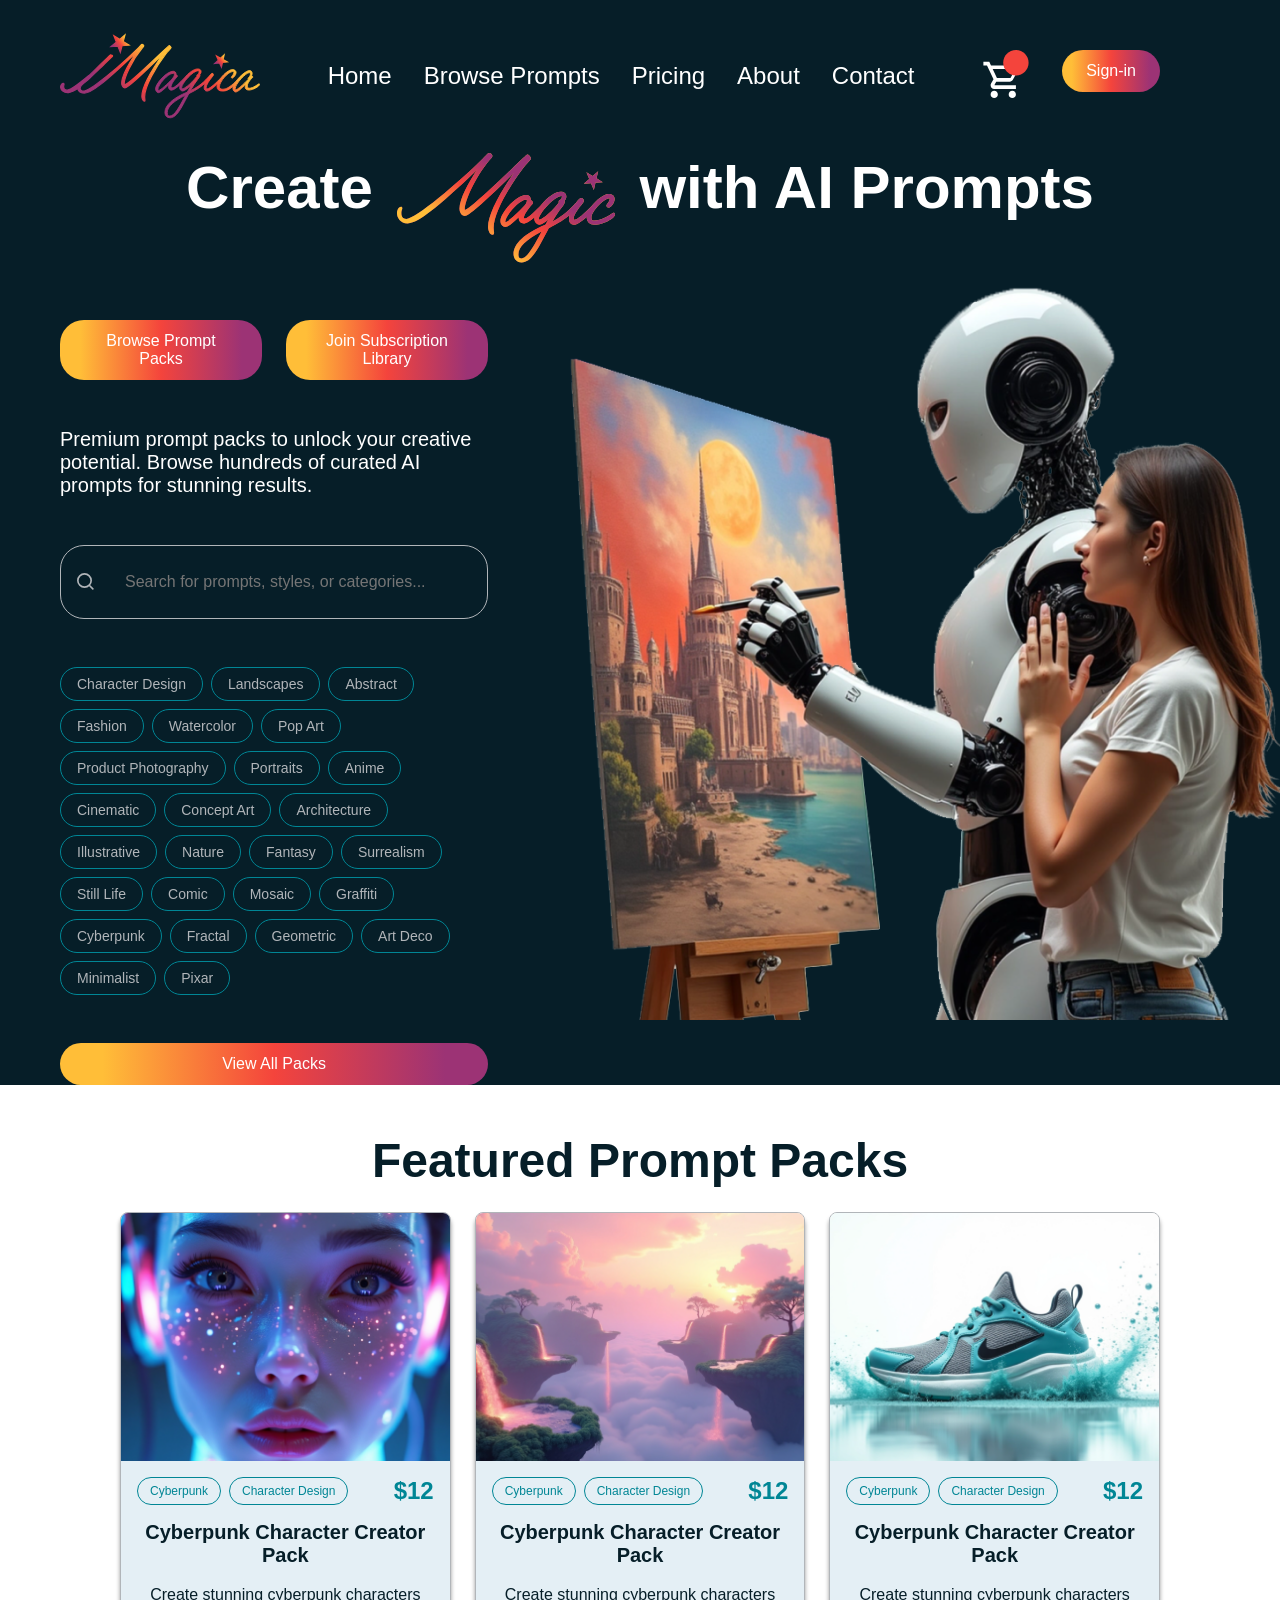
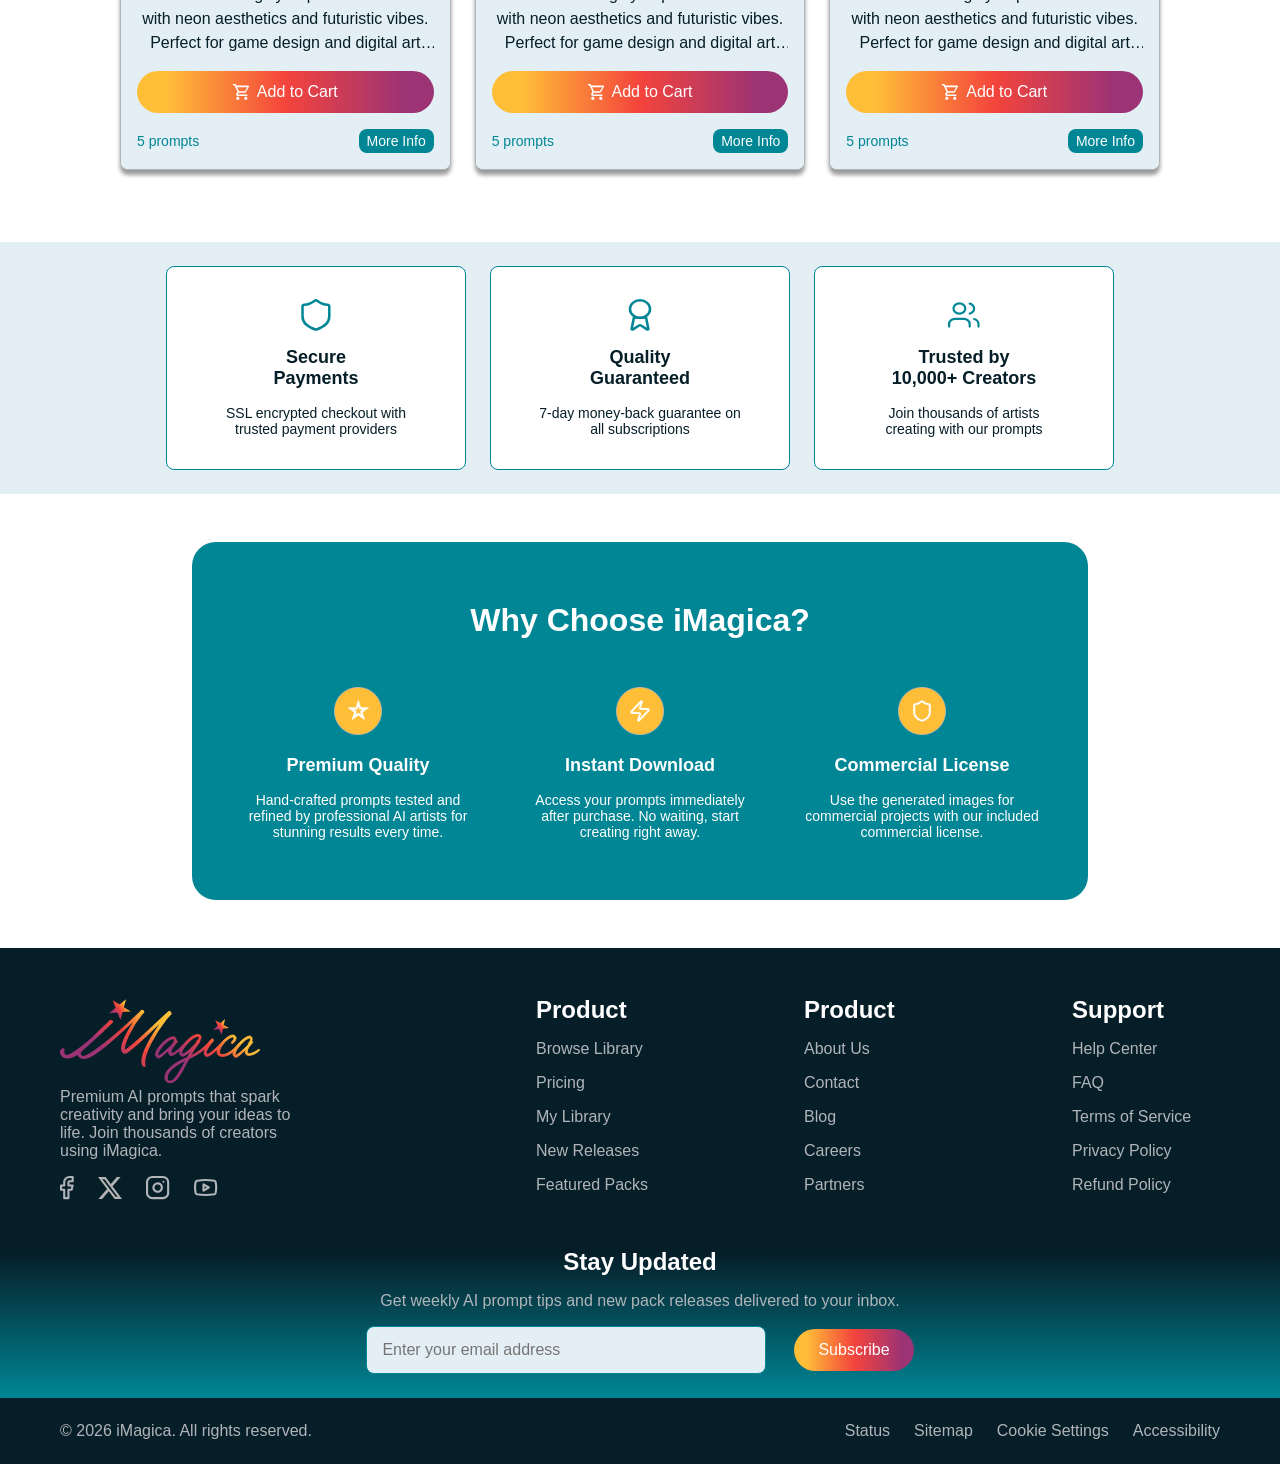
==== index.html @ 20c1e77d "Initial commit: basic html and css pages" ====
<!DOCTYPE html>
<html lang="en">

<head>
  <meta charset="UTF-8">
  <meta name="viewport" content="width=device-width, initial-scale=1.0">
  <link rel="stylesheet" href="css/app.css">
  <title>iMagica AI Image Prompts</title>
</head>

<body>

  <header>
    <a href="index.html">
      <img class="logo" src="assets/images/logo.svg" alt="iMagica Logo">
    </a>
    <nav class="navbar">
      <a href="index.html">Home</a>
      <a href="library.html">Browse Prompts</a>
      <a href="plans.html">Pricing</a>
      <a href="about.html">About</a>
      <a href="contact.html">Contact</a>
    </nav>
    <div class="rightHeader">
      <a href="checkoutProduct.html"><img id="headerCart" src="assets/images/headerCart.svg" alt="cart icon"></a>
      <a href="signIn.html"><button class="multiButton">Sign-in</button></a>
    </div>
  </header>

  <section class="heroSection">
    <div class="heroTitle">
      <h1>Create</h1>
      <div class="magicContainer">
        <img id="magicBase" src="assets/images/magic1.svg" alt="Magic Animation">
        <img id="magicOverlay" src="assets/images/magic2.svg" alt="Magic Animation">
      </div>
      <h1>with AI Prompts</h1>
    </div>
    <div class="heroBody">
      <div class="heroContent">
        <div class="heroButtonContainer">
          <button class="multiButton heroButton">Browse Prompt Packs</button>
          <button class="multiButton heroButton">Join Subscription Library</button>
        </div>
        <p id="heroDescription">Premium prompt packs to unlock your creative potential. Browse hundreds of curated AI
          prompts for stunning results.</p>
        <div class="homeInputSearch">
          <img src="assets/images/searchIcon.svg" alt="Search Icon">
          <input type="text" placeholder="Search for prompts, styles, or categories...">
        </div>
        <div>
          <div class="styleTagContainer">
            <p class="styleTag">Character Design</p>
            <p class="styleTag">Landscapes</p>
            <p class="styleTag">Abstract</p>
            <p class="styleTag">Fashion</p>
            <p class="styleTag">Watercolor</p>
            <p class="styleTag">Pop Art</p>
            <p class="styleTag">Product Photography</p>
            <p class="styleTag">Portraits</p>
            <p class="styleTag">Anime</p>
            <p class="styleTag">Cinematic</p>
            <p class="styleTag">Concept Art</p>
            <p class="styleTag">Architecture</p>
            <p class="styleTag">Illustrative</p>
            <p class="styleTag">Nature</p>
            <p class="styleTag">Fantasy</p>
            <p class="styleTag">Surrealism</p>
            <p class="styleTag">Still Life</p>
            <p class="styleTag">Comic</p>
            <p class="styleTag">Mosaic</p>
            <p class="styleTag">Graffiti</p>
            <p class="styleTag">Cyberpunk</p>
            <p class="styleTag">Fractal</p>
            <p class="styleTag">Geometric</p>
            <p class="styleTag">Art Deco</p>
            <p class="styleTag">Minimalist</p>
            <p class="styleTag">Pixar</p>
          </div>
        </div>
        <button class="multiButton">View All Packs</button>
      </div>
      <div id="heroImageContainer">
        <img id="heroImage" src="assets/images/heroImage.png" alt="Robot with a paintbrush creating art">
      </div>
    </div>
  </section>

  <main>
    <section id="featuredSection">
      <h2 class="sectionHeading">Featured Prompt Packs</h2>
      <div id="featuredPacksContainer">
        <div class="packCard">
          <div class="cardImageContainer">
            <img class="cardImage" src="assets/images/homeProduct1.png" alt="Cyberpunk Character Creator Pack Image">
          </div>
          <div class="cardContent">
            <div class="cardLine1">
              <div class="cardTags">
                <p class="cardTag">Cyberpunk</p>
                <p class="cardTag">Character Design</p>
              </div>
              <p class="cardPrice">$12</p>
            </div>
            <h3 class="cardTitle">Cyberpunk Character Creator Pack</h3>
            <p class="cardDescription">Create stunning cyberpunk characters with neon aesthetics and futuristic vibes.
              Perfect for game design and digital art projects.</p>
            <button class="multiButton cardButton">
              <img class="cardButtonIcon" src="assets/images/cartIcon.svg" alt="Add to Cart Icon">
              Add to Cart
            </button>
            <div class="cardLastLine">
              <p class="promptCount">5 prompts</p>
              <p class="cardMoreInfo">More Info</p>
            </div>
          </div>
        </div>

        <div class="packCard">
          <div class="cardImageContainer">
            <img class="cardImage" src="assets/images/homeProduct2.png" alt="Cyberpunk Character Creator Pack Image">
          </div>
          <div class="cardContent">
            <div class="cardLine1">
              <div class="cardTags">
                <p class="cardTag">Cyberpunk</p>
                <p class="cardTag">Character Design</p>
              </div>
              <p class="cardPrice">$12</p>
            </div>
            <h3 class="cardTitle">Cyberpunk Character Creator Pack</h3>
            <p class="cardDescription">Create stunning cyberpunk characters with neon aesthetics and futuristic vibes.
              Perfect for game design and digital art projects.</p>
            <button class="multiButton cardButton">
              <img class="cardButtonIcon" src="assets/images/cartIcon.svg" alt="Add to Cart Icon">
              Add to Cart</button>
            <div class="cardLastLine">
              <p class="promptCount">5 prompts</p>
              <p class="cardMoreInfo">More Info</p>
            </div>
          </div>
        </div>

        <div class="packCard">
          <div class="cardImageContainer">
            <img class="cardImage" src="assets/images/homeProduct3.png" alt="Cyberpunk Character Creator Pack Image">
          </div>
          <div class="cardContent">
            <div class="cardLine1">
              <div class="cardTags">
                <p class="cardTag">Cyberpunk</p>
                <p class="cardTag">Character Design</p>
              </div>
              <div class="cardPrice">
                <p>$12</p>
              </div>

            </div>
            <h3 class="cardTitle">Cyberpunk Character Creator Pack</h3>
            <p class="cardDescription">Create stunning cyberpunk characters with neon aesthetics and futuristic vibes.
              Perfect for game design and digital art projects.</p>
            <button class="multiButton cardButton">
              <img class="cardButtonIcon" src="assets/images/cartIcon.svg" alt="Add to Cart Icon">
              Add to Cart</button>
            <div class="cardLastLine">
              <p class="promptCount">5 prompts</p>
              <p class="cardMoreInfo">More Info</p>
            </div>
          </div>
        </div>
      </div>
    </section>

    <section id="trustSection">
      <div class="trustBadge">
        <img class="trustIcon" src="assets/images/trustIcon1.svg" alt="Security Icon">
        <p class="trustTitle">Secure<br>Payments</p>
        <p class="trustDescription">SSL encrypted checkout with trusted payment providers</p>
      </div>
      <div class="trustBadge">
        <img class="trustIcon" src="assets/images/trustIcon2.svg" alt="Security Icon">
        <p class="trustTitle">Quality<br>Guaranteed</p>
        <p class="trustDescription">7-day money-back guarantee on all subscriptions</p>
      </div>
      <div class="trustBadge">
        <img class="trustIcon" src="assets/images/trustIcon3.svg" alt="Security Icon">
        <p class="trustTitle">Trusted by<br>10,000+ Creators</p>
        <p class="trustDescription">Join thousands of artists creating with our prompts</p>
      </div>
    </section>

    <section id="whySection">
      <h2 id="whyHeading">Why Choose iMagica?</h2>
      <div class="whyContent">
        <div class="whyPoint">
          <div class="whyIconCircle">
            <img class="whyIcon" src="assets/images/whyIcon1.png" alt="Quality Icon">
          </div>
          <p class="whyTitle">Premium Quality</p>
          <p class="whyDescription">Hand-crafted prompts tested and refined by professional AI artists for stunning
            results every time.</p>
        </div>

        <div class="whyPoint">
          <div class="whyIconCircle">
            <img class="whyIcon" src="assets/images/whyIcon2.png" alt="Instant Download Icon">
          </div>
          <p class="whyTitle">Instant Download</p>
          <p class="whyDescription">Access your prompts immediately after purchase. No waiting, start creating right
            away.</p>
        </div>

        <div class="whyPoint">
          <div class="whyIconCircle">
            <img class="whyIcon" src="assets/images/whyIcon3.png" alt="Commercial License Icon">
          </div>
          <p class="whyTitle">Commercial License</p>
          <p class="whyDescription">Use the generated images for commercial projects with our included commercial
            license.</p>
        </div>
      </div>
    </section>
    </div>
    </div>

  </main>



  <footer>
    <div class="footerLinks">
      <div class="footerSection1">
        <a href="index.html">
          <img class="logo" src="assets/images/logo.svg" alt="iMagica Logo">
        </a>
        <p>Premium AI prompts that spark creativity and bring your ideas to life. Join thousands of creators using
          iMagica.</p>
        <div class="socialIcons">
          <img src="assets/images/facebook.svg" alt="Facebook Icon">
          <img src="assets/images/x.svg" alt="X Icon">
          <img src="assets/images/instagram.svg" alt="Instagram Icon">
          <img src="assets/images/youtube.svg" alt="YouTube Icon">
        </div>
      </div>
      <div class="footerSection2">
        <h3>Product</h3>
        <h2>Browse Library</h2>
        <h2>Pricing</h2>
        <h2>My Library</h2>
        <h2>New Releases</h2>
        <h2>Featured Packs</h2>
      </div>
      <div class="footerSection3">
        <h3>Product</h3>
        <h2>About Us</h2>
        <h2>Contact</h2>
        <h2>Blog</h2>
        <h2>Careers</h2>
        <h2>Partners</h2>
      </div>
      <div class="footerSection4">
        <h3>Support</h3>
        <h2>Help Center</h2>
        <h2>FAQ</h2>
        <h2>Terms of Service</h2>
        <h2>Privacy Policy</h2>
        <h2>Refund Policy</h2>
      </div>
    </div>
    <div class="footerForm">
      <h3>Stay Updated</h3>
      <p>Get weekly AI prompt tips and new pack releases delivered to your inbox.</p>
      <div>
        <input type="email" placeholder="Enter your email address">
        <button class="multiButton">Subscribe</button>
      </div>
    </div>
    <div class="copyrightSection">
      <p>&copy; 2026 iMagica. All rights reserved.</p>
      <div class="legalLinks">
        <p>Status</p>
        <p>Sitemap</p>
        <p>Cookie Settings</p>
        <p>Accessibility</p>
      </div>
    </div>
  </footer>
</body>

</html>
---- css/app.css ----
* {
  box-sizing: border-box;
  margin: 0;
  padding: 0;
  scroll-behavior: smooth;
}

header {
  align-items: center;
  display: flex; 
  background: #061e28; 
  justify-content: space-between;
  flex-direction: row;
  padding: 30px 60px;
}

main {
  background: #ffffff;
  font-family: "Lexend Deca", Helvetica;
  text-align: center;
}

.logo {
  width: 200px;
}

.navbar {
  align-items: center;
  display: flex;
  gap: 32px;
}

nav a {
  color: #ffffff;
  font-family: "Lexend Deca", Helvetica;
  font-size: 24px;
  font-weight: 400;
  text-decoration: none;
}

.multiButton {
  background: linear-gradient(90deg, rgba(255, 190, 56, 1) 10%, rgba(244, 68, 60, 1) 50%, rgba(156, 51, 117, 1) 90%);
  border-radius: 24px;
  border: none;
  padding: 12px 24px;
  font-size: 16px;
  font-family: "Lexend Deca", Helvetica;
  font-weight: 400;
  color: #ffffff;
  cursor: pointer; 
}

.rightHeader {
  display: flex;
  gap: 2rem;
  margin-right: 60px;
}

#headerCart {
  width: 48px;
  height: 48px;
}

footer {
  background: #061e28;
  padding-top: 3rem;
}

.footerLinks {
  display: flex;
  gap: 60px;
  padding-left: 60px;
}

.footerSection1 {
  display: flex;
  flex-direction: column;
  color: #b1b5b9;
  font-family: "Lexend Deca", Helvetica;
  font-size: 16px;
  font-weight: 400;
  width: 40%;
}

.footerSection1 p {
  width: 60%;
}

.footerSection2, .footerSection3, .footerSection4 {
  display: flex;
  flex-direction: column;
  gap: 16px;
  font-family: "Lexend Deca", Helvetica;
  font-size: 16px;
  font-weight: 400;
  width: 20%;

}

.footerLinks h3 {
  color: #ffffff;
  font-family: "Lexend Deca", Helvetica;
  font-size: 24px;
  font-weight: 600;
}

.footerLinks h2 {
  color: #b1b5b9;
  font-family: "Lexend Deca", Helvetica;
  font-size: 16px;
  font-weight: 400;
}

.socialIcons {
  display: flex;
  gap: 24px;
  margin-top: 16px;
  width: 24px;
}

.footerForm {
  margin-top: 3rem;
  padding-bottom: 24px;
  background: linear-gradient(180deg, rgba(6, 30, 40, 1) 3%, rgba(0, 134, 149, 1) 100%);
  display: flex;
  flex-direction: column;
  align-items: center;
  gap: 16px;
}

.footerForm h3 {
  color: #ffffff;
  font-family: "Lexend Deca", Helvetica;
  font-size: 24px;
  font-weight: 600;
  text-align: center;
}

.footerForm p {
  color: #b1b5b9;
  font-family: "Lexend Deca", Helvetica;
  font-size: 16px;
  font-weight: 400;
  text-align: center;
}

.footerForm input {
  background: #e4eff5;
  height: 48px;
  width: 400px;
  font-size: 16px;
  font-family: "Lexend Deca", Helvetica;
  font-weight: 400;
  color: #b1b5b9;
  border: none;
  border-radius: 8px;
  padding: 12px 24px;
  margin-right: 24px;
}

.copyrightSection {
  display: flex;
  flex-direction: row;
  justify-content: space-between;
  background: #061e28;
  color: #b1b5b9;
  font-family: "Lexend Deca", Helvetica;
  font-size: 16px;
  font-weight: 400;
  width: 100%;
  padding: 24px 60px;
}

.legalLinks {
  display: flex;
  gap: 24px;
}

.heroSection {
  background: #061e28;
}

.heroTitle {
  display: flex;
  justify-content: center;
  gap: 24px;
  color: #ffffff;
  font-family: "Lexend Deca", Helvetica;
  font-size: 40px;
  font-weight: 600;
}

.magicContainer {
  position: relative;
  display: inline-block;
}

#magicBase {
  top: 0;
  left: 0;
  height: 110px;
}

#magicOverlay {
  position: absolute;
  top: 0;
  left: 0;
  height: 110px;
  animation: magic-fade 2s ease-in-out infinite;
}

@keyframes magic-fade {
  0%, 100% {
    opacity: 0;
  }
  50% {
    opacity: 1; 
  }
}

.heroBody {
  display: flex;
  gap: 60px;
}

.heroContent {
  display: flex;
  flex-direction: column;
  gap: 48px;
  width: 50%;
  margin-left: 60px;
}

#heroDescription {
  color: #ffffff;
  font-family: "Lexend Deca", Helvetica;
  font-size: 20px;
  font-weight: 400;
}

.heroButtonContainer {
  display: flex;
  height: fit-content;
  gap: 24px;
  margin-top: 48px;
}

.heroButton {
  width: 50%;
}

.inputSearch {
  display: flex;
  align-items: center;
  gap: 16px;
  border: #b1b5b9 1px solid;
  border-radius: 24px;
  padding: 12px 16px;
  width: 100%;
}

.inputSearch input {
  background: transparent;
  border: none;
  font-size: 16px;
  font-family: "Lexend Deca", Helvetica;
  font-weight: 400;
  color: #b1b5b9;
  width: 100%;
}

.styleTagContainer {
  display: flex;
  flex-wrap: wrap;
  gap: 8px;
}

.styleTag {
  background: transparent;
  border: #008695 1px solid;
  width: fit-content;
  border-radius: 24px;
  padding: 8px 16px;
  font-size: 14px;
  font-family: "Lexend Deca", Helvetica;
  font-weight: 400;
  color: #b1b5b9;
}

.sectionHeading {
  color: #061e28;
  font-family: "Lexend Deca", Helvetica;
  font-size: 48px;
  font-weight: 600;
  text-align: center;
  margin-top: 3rem;
}

#featuredPacksContainer {
  display: flex; 
  margin: auto 6rem;
  gap: 24px;
  justify-content: center;
  padding: 24px;
}

.packCard {
  display: flex;
  flex-direction: column;
  border: #b1b5b9 1px solid;
  border-radius: 8px;
  box-shadow: 0 5px 4px rgba(0, 0, 0, 0.4);
  width: 100%;
  max-width: 400px;
  overflow: hidden;
  background: #ffffff;
  margin: 0 auto;
}

.cardContent {
  display: flex;
  flex-direction: column;
  gap: 16px;
  padding: 16px;
  background: #e4eff5;
  border: none;
}

.cardImageContainer {
  line-height: 0;    
  font-size: 0;     
  overflow: hidden; 
  background: transparent; 
  border: none;          
  outline: none;
}

.cardImage {
  display: block;
  width: 100%;
  height: 250px;
  object-fit: cover;
  border: none;
  outline: none;
  margin: -1px 0;
}

.cardLine1 {
  display: flex;
  justify-content: space-between;
}

.cardPrice {
  color: #008695;
  font-family: "Lexend Deca", Helvetica;
  font-size: 24px;
  font-weight: 600;
}

.cardTags {
  display: flex;
  gap: 8px;
}

.cardTag {
  background: transparent;
  border: #008695 1px solid;
  width: fit-content;
  border-radius: 24px;
  padding: 4px 12px;
  font-size: 12px;
  font-family: "Lexend Deca", Helvetica;
  font-weight: 400;
  color: #008695;
  align-content: center;
}

.promptCount {
  color: #008695;
  font-family: "Lexend Deca", Helvetica;
  font-size: 14px;
  font-weight: 400;
}

.cardMoreInfo {
  background: #008695;
  color: #ffffff;
  font-family: "Lexend Deca", Helvetica;
  font-size: 14px;
  font-weight: 400;
  border: none;
  border-radius: 8px;
  padding: 4px 8px;
  width: fit-content;
}

.cardLastLine {
  display: flex;
  justify-content: space-between;
  align-items: baseline  ;
}

.promptCount {
  color: #008695;
  font-family: "Lexend Deca", Helvetica;
  font-size: 14px;
  font-weight: 400;
}

.cardTitle {
  color: #061e28;
  font-family: "Lexend Deca", Helvetica;
  font-size: 20px;
  font-weight: 600;
}

.cardDescription {
  color: #061e28;
  font-family: "Lexend Deca", Helvetica;
  font-size: 16px;
  font-weight: 400;
  line-height: 1.5;
  min-height: 4.5em;
  display: -webkit-box;
  -webkit-line-clamp: 3;
  -webkit-box-orient: vertical;
  overflow: hidden;
}

.cardButtonIcon {
  width: 16px;
  height: 16px;
}

.cardButton {
  display: flex;
  gap: 8px;
  align-items: center;
  justify-content: center;
} 

#trustSection {
  display: flex;
  gap: 24px;
  align-items: center;
  padding: 24px;
  background: #e4eff5;
  justify-content: center;
}

.trustBadge {
  display: flex;
  flex-direction: column;
  gap: 16px;
  align-items: center;
  width: 300px;
  border: #008695 1px solid;
  border-radius: 8px;
  padding: 32px 48px;
  background: #ffffff;
  text-align: center;
}

.trustIcon {
  width: 32px;
  height: 32px;
}

.trustTitle {
  color: #061e28;
  font-family: "Lexend Deca", Helvetica;
  font-size: 18px;
  font-weight: 600;
}

.trustDescription {
  color: #061e28;
  font-family: "Lexend Deca", Helvetica;
  font-size: 14px;
  font-weight: 400;
}

#whySection {
  background: #008695;
  width: 70%;
  max-width: 1200px;
  margin: 3rem auto;
  padding: 60px 40px;
  border-radius: 24px;
}

#whyHeading {
  color: #ffffff;
  font-family: "Lexend Deca", Helvetica;
  font-size: 32px;
  font-weight: 600;
  text-align: center;
}

.whyContent {
  display: flex;
  flex-direction: row;
  justify-content: space-around;
  align-items: flex-start;
  margin-top: 48px;
  gap: 30px;
}

.whyTitle {
  color: #ffffff;
  font-family: "Lexend Deca", Helvetica;
  font-size: 18px;
  font-weight: 600;
}

.whyPoint {
  display: flex;
  flex-direction: column;
  gap: 16px;
  align-items: center;
  max-width: 240px;
  text-align: center;
}

.whyDescription {
  color: #ffffff;
  font-family: "Lexend Deca", Helvetica;
  font-size: 14px;
  font-weight: 400;
}

.whyIcon {
  width: 48px;
  height: 48px;
}

#featuredSection {
  margin: 3rem auto;
}

.aboutHeroContent {
  background-image: url("../assets/images/aboutHeroBackground.png");
  background-repeat: no-repeat;
  background-size: cover;
  background-position: center;
  width: 100%;
  display: flex;
  flex-direction: column;
  gap: 2rem;
}

#teamImage {
  width: 90%;
  height: auto;
  align-self: center;
  margin-bottom: ;
}

#aboutTitle1 {
  color: #ffffff;
  font-family: "Lexend Deca", Helvetica;
  font-size: 60px;
  font-weight: 600;
  align-self: center;
  margin-top: 5rem;
}

#aboutTitle2 {
  color: #ffbe38;
  font-family: "Lexend Deca", Helvetica;
  font-size: 60px;
  font-weight: 600;
  align-self: center;
}

#aboutSubtitle {
  color: #ffffff;
  font-family: "Lexend Deca", Helvetica;
  font-size: 20px;
  font-weight: 400;
  align-self: center;
  text-align: center;
}

.blueContainer {
  display: flex;
  flex-direction: column;
  gap: 24px;
  margin: 2rem auto;
  width: 70%;
  border-radius: 24px;
  border: #008695 1px solid;
  padding: 3rem;
  max-width: 1200px;
  background: #e4eff5;
  box-shadow: 0 5px 4px rgba(0, 0, 0, 0.4);
}

.blueContainerHeader {
  display: flex;
  justify-content: left;
  gap: 12px;
  color: #008695;
  font-family: "Lexend Deca", Helvetica;
  font-size: 20px;
  font-weight: 600;
  text-align: center;
}

.blueContainer p {
  color: #061e28;
  font-family: "Lexend Deca", Helvetica;
  font-size: 16px;
  font-weight: 400;
  text-align: left;
}

.blueContainerHeaderIcon {
  width: 32px;
  height: 32px;
}

.whoPointContainer {
  display: flex;
  flex-direction: column;
  gap: 16px;
  margin-left: 2rem;
}

.whoPoints h3 {
  color: #061e28;
  font-family: "Lexend Deca", Helvetica;
  font-size: 18px;
  font-weight: 600;
}

.whoPoints {
  display: flex;
  flex-direction: column;
  gap: 8px;
  padding-left: 16px;
}

#whoPoint1, #whoPoint5 {
  border-left: #ffbe38 4px solid;
}

#whoPoint2 {
  border-left: #9C3375 4px solid;
}

#whoPoint3 {
  border-left: #F4443C 4px solid;
}

#whoPoint4 {
  border-left: #008695 4px solid;
}

.whatContainer {
  display: grid;
  grid-template-columns: 1fr 1fr;
  gap: 24px;
} 

.whatItem {
  display: flex;
  gap: 16px;
  align-items: center;
  text-align: left;
}

.whatText {
  color: #061e28;
  font-family: "Lexend Deca", Helvetica;
  font-size: 16px;
  font-weight: 400;
}

.whatText h3 {
  color: #061e28;
  font-family: "Lexend Deca", Helvetica;
  font-size: 18px;
  font-weight: 600;
  margin-bottom: 8px;
}

#philosophySection {
  display: flex;
  flex-direction: column;
  gap: 16px;
  margin: 3rem auto;
  width: 70%;
  max-width: 1200px;
}

.philosophyPointContainer {
  display: flex;
  background: #e4eff5;
  gap: 24px;
  padding: 1rem;
  border-radius: 8px;
  align-items: center;
}

.arrow {
  border: solid #008695;
  border-width: 0 3px 3px 0; /* Creates the angled lines */
  display: inline-block;
  padding: 3px; /* Controls the size of the arrow head */
}

.right {
  transform: rotate(-45deg);
  -webkit-transform: rotate(-45deg); /* For wider browser support */
}

#philosophyHeader {
  color: #008695;
  font-family: "Lexend Deca", Helvetica;
  font-size: 32px;
  font-weight: 600;
  text-align: left;
}

#readyCTA {
  display: flex;
  flex-direction: column;
  gap: 16px;
  align-items: center;
  margin: 3rem auto;
}

.libraryGrid {
  display: grid;
  grid-template-columns: repeat(3, 1fr); 
  gap: 40px 24px; 
  max-width: 1250px; 
  margin: 48px auto;
  padding: 0 20px;
}

.productDetailsContainer {
  display: flex;
  gap: 24px;
  max-width: 1200px;
  margin: 3rem auto;
  padding: 0 20px;
  font-family: "Lexend Deca", Helvetica;
  font-size: 16px;
  font-weight: 400;
  color: #061e28;
}

.productImageContainer {
  display: flex;
  flex-direction: column;
  width: 50%;
  gap: 1rem;
}

.mainImage {
  width: 100%;
  height: auto;
  object-fit: cover;
  border-radius: 8px;
}

.thumbnailGrid {
  display: flex;
  justify-content: space-between;
  gap: auto;
  width: 100%;
}

.ratings {
  display: flex;
  gap: 16px;
  align-items: center;
}

.starRating {
  display: flex;
  gap: 4px;
}

.ratingStar {
  display: flex;
  gap: 4px;
  height: 24px;
}

.packPurchaseContainer {
  display: flex;
  flex-direction: column;
  gap: 16px;
  width: 100%;
  background: #008695;
  color: #ffffff;
  border-radius: 24px;
  padding: 3rem;
}

.packDetailsRow1 {
  display: flex;
  justify-content: space-between;
  align-items: center;
}

.packPrice {
  color: #ffbe38;
  font-family: "Lexend Deca", Helvetica;
  font-size: 32px;
  font-weight: 600;
}

.purchaseCartIcon {
  width: 24px;
  height: 24px;
}

.whiteButton {
  display: flex;
  gap: 8px;
  align-items: center;
  justify-content: center;
  background: #ffffff;
  color: #061e28;
  font-family: "Lexend Deca", Helvetica;
  font-size: 16px;
  font-weight: 400;
  border: none;
  border-radius: 8px;
  padding: 12px 24px;
}

.packDetailsContainer {
  display: flex;
  flex-direction: column;
  gap: 16px;
  color: #061e28;
  background: #e4eff5;
  border: #008695 1px solid;
  padding: 3rem;
  border-radius: 24px;
}

.packDetailsLine {
  display: flex;
  justify-content: space-between;
  align-items: center;
}

.productInfo {
  display: flex;
  flex-direction: column;
  justify-content: space-between;
  margin-left: 2rem;
}

.productHeading {
  color: #061e28;
  font-family: "Lexend Deca", Helvetica;
  font-size: 32px;
  font-weight: 600;
}

.includedPromptsContainer {
  display: flex;
  flex-direction: column;
  gap: 16px;
  border: #008695 1px solid;
  border-radius: 24px;
  padding: 3rem;
  max-width: 1200px;
  margin: 3rem auto;}

.promptItemContainer {
  display: flex;
  justify-content: space-between;
  align-items: center;
  background: #e4eff5;
  border: #008695 1px solid;
  border-radius: 8px;
  padding: 16px;
}

.unlimitedCTAContainer {
  display: flex;
  flex-direction: column;
  gap: 16px;
  align-items: center;
  background: #008695;
  color: #ffffff;
  border-radius: 24px;
  padding: 3rem;
  max-width: 1200px;
  margin: 3rem auto;
  font-family: "Lexend Deca", Helvetica;
}

#accountMain {
  background: #ffffff;
  width: 70%;
  max-width: 1200px;  
  margin: 3rem auto;
}

.accountHeading {
  color: #061e28;
  font-family: "Lexend Deca", Helvetica;
  font-size: 32px;
  font-weight: 600;
  text-align: left;
}

.manageSubscriptionContainer {
  display: flex;
  justify-content: space-between;
  align-items: center;
  background: #008695;
  color: #ffffff;
  border-radius: 24px;
  padding: 3rem;
  max-width: 1200px;
  margin: 3rem auto;
  font-family: "Lexend Deca", Helvetica;
}

.account {
  display: flex;
  flex-direction: column;
  gap: 16px;
}

.accountSummaryContainer {
  display: flex;
  justify-content: space-between;
  max-width: 1200px;
  margin: 3rem auto;
}

.accountStatContainer {
  display: flex;
  flex-direction: column;
  gap: 8px;
  background: #e4eff5;
  border: #008695 1px solid;
  border-radius: 8px;
  padding: 2rem;
  width: 30%;
}

.accountStatContainer h3 {
  color: #061e28;
  font-family: "Lexend Deca", Helvetica;
  font-size: 24px;
  font-weight: 600;
}

.accountStatContainer p {
  color: #008695;
  font-family: "Lexend Deca", Helvetica;
  font-size: 24px;
  font-weight: 600;
}

.purchasedPacksContainer {
  border: #008695 1px solid;
  border-radius: 24px;
  padding: 3rem;
}

.accountSettingsContainer {
  display: flex;
  flex-direction: column;
  gap: 16px;
  background: #e4eff5;
  border: #008695 1px solid;
  border-radius: 24px;
  padding: 3rem;
  margin-top: 3rem;
}

.purchasedCardContainer {
  display: grid;
  grid-template-columns: repeat(3, 1fr);
  gap: 24px;
  margin-top: 2rem;
}

.purchasedCardContainer h2 {
  color: #061e28;
  font-family: "Lexend Deca", Helvetica;
  font-size: 32px;
  font-weight: 600;
}

.settingsRow {
  display: flex;
  justify-content: space-between;
  align-items: center;
  padding: 16px;
  border-bottom: #008695 1px solid;
}

.editButton {
  background: #ffffff;
  color: #008695;
  font-family: "Lexend Deca", Helvetica;
  font-size: 14px;
  font-weight: 400;
  border: none;
  border-radius: 8px;
  padding: 4px 8px;
}

#contactTop {
  display: flex;
  gap: 60px;
  justify-content: center;
  max-width: 1200px;
  margin: 3rem auto;
}

.contactForm {
  display: flex;
  flex-direction: column;
  gap: 16px;
  width: 50%;
  background: #008695;
  color: #ffffff;
  border-radius: 24px;
  padding: 3rem;
  font-family: "Lexend Deca", Helvetica;
}

#contactFormHeading {
  display: flex;
  align-items: left;
  gap: 16px;
  color: #ffffff;
  font-family: "Lexend Deca", Helvetica;
  font-size: 16px;
  font-weight: 600;
}

.contactForm input, .contactForm textarea {
  background: #e4eff5;
  border: none;
  border-radius: 8px;
  padding: 12px 16px;
  font-size: 16px;
  font-family: "Lexend Deca", Helvetica;
  font-weight: 400;
  color: #061e28;
}

.contactFormMessage {
  margin-top: 3rem;
}

.contactInfo {
  display: flex;
  flex-direction: column;
  gap: 16px;
  background: #ffffff;
  border: #008695 1px solid;
  border-radius: 24px;
  padding: 3rem;
  font-family: "Lexend Deca", Helvetica;
  text-align: left;
}

.contactInfo h2 {
  color: #008695;
  font-family: "Lexend Deca", Helvetica;
  font-size: 32px;
  font-weight: 600;
}

.contactInfoHeader {
  display: flex;
  align-items: center;
  gap: 16px;
}

.contactTopRight  {
  display: flex;
  flex-direction: column;
  justify-content: space-between;
  gap: 16px;
}

.supportContainer {
  display: flex;
  flex-direction: column;
  align-items: center;
  gap: 16px;
  background: #e4eff5;
  border: #008695 1px solid;
  border-radius: 24px;
  padding: 3rem;
}

.viewPlansButton {
  background: #008695;
  color: #ffffff;
  font-family: "Lexend Deca", Helvetica;
  font-size: 16px;
  font-weight: 400;
  border: none;
  border-radius: 8px;
  padding: 12px 24px;
}

#faqHeading {
  display: flex;
  align-items: center;
  gap: 16px;
  color: #008695;
  font-family: "Lexend Deca", Helvetica;
  font-size: 24px;
  font-weight: 600;
  text-align: center;
}

#faqContainer {
  display: flex;
  flex-direction: column;
  gap: 16px;
  margin: 3rem auto;
  max-width: 1200px;
  text-align: left;
}

.faqItem {
  display: flex;
  justify-content: space-between;
  background: #e4eff5;
  border: #008695 1px solid;
  border-radius: 8px;
  padding: 1rem;
  align-items: center;
  margin: 1rem 0;
}

.down {
  transform: rotate(45deg);
  -webkit-transform: rotate(45deg);
}

#questionIcon {
  width: 32px;
  height: 32px;
}

#refundPolicyContainer {
  display: flex;
  flex-direction: column;
  gap: 16px;
  background: #e4eff5;
  border: #008695 1px solid;
  border-radius: 24px;
  padding: 3rem;
  max-width: 1200px;
  margin: 3rem auto;
}

#refundPolicyContainer h2 {
  color: #008695;
  font-family: "Lexend Deca", Helvetica;
  font-size: 32px;
  font-weight: 600;
  margin-bottom: 1rem;
}

#refundPolicyContainer h3 {
  margin-bottom: -0.7rem;
}

.plansContainer {
  display: flex;
  gap: 24px;
  justify-content: center;
  align-items: center;
}

.bluePlanCard, .whitePlanCard {
  width: 380px;
  min-height: 550px;
  display: flex;
  flex-direction: column;
  justify-content: space-between;
}

.whitePlanCard {
  min-height: 620px; 
  position: relative; 
  border: #008695 1px solid;
  border-radius: 24px;
  padding: 3rem;
}

.bluePlanCard {
  background: #008695;
  color: #ffffff;
  border-radius: 24px;
  padding: 3rem;
}

.customBullets1, .customBullets2, .customDownloadBullets {
  display: flex;
  flex-direction: column;
  gap: 12px;
  text-align: left;
  list-style: none;
  padding: 0;
  margin: 20px 0;
}

.customBullets1 li {
  display: flex;        
  align-items: flex-start; 
  gap: 12px;            
  text-align: left;
}

.customDownloadBullets li {
  display: flex;        
  align-items: flex-start; 
  gap: 12px;            
  text-align: left;
}

.customBullets1 li::before {
  content: "✓";
  color: #ffbe38;
  font-weight: 700;
  flex-shrink: 0;
}

.customBullets2 li {
  display: flex;        
  align-items: flex-start; 
  gap: 12px;            
  text-align: left;
}

.customBullets2 li::before {
  content: "✓";
  color: #008695; 
  font-weight: 700;
  flex-shrink: 0;       
}

.customDownloadBullets li::before {
  content: url(../assets/images/downloadIcon.svg);
  color: #061e28;
  font-weight: 700;
  flex-shrink: 0;
}

.plansHeader {
  display: flex;
  flex-direction: column;
  gap: 8px;
  text-align: center;
  margin-bottom: 1rem;
  margin-top: 2rem;
}

.plansHeader h2 {
  margin-top: 2rem;
}

.plansHeader h1 {
  font-size: 48px;
}

.plansSection {
  display: flex;
  flex-direction: column;
  gap: 24px;
  max-width: 1200px;
  margin: 3rem auto;
}

.mostPopularContainer {
  position: absolute;
  top: -20px; 
  left: 50%;
  transform: translateX(-50%);
  display: flex;
  gap: 8px;
  align-items: center;
  background: #008695;
  color: #ffffff;
  border-radius: 24px;
  padding: 8px 20px;
  width: max-content;
  z-index: 10;
}

.priceContainer {
  display: flex;
  align-items: baseline;
  justify-content: center;
  gap: 4px;
}

.planPrice {
  font-size: 48px;
  font-weight: 700;
  color: inherit; 
}

.bluePlanCard .planPrice {
  color: #ffbe38;
}

.whitePlanCard .planPrice {
  color: #008695;
}

.greenButton {
  background: #008695;
  color: #ffffff;
  font-family: "Lexend Deca", Helvetica;
  font-size: 16px;
  font-weight: 400;
  border: none;
  border-radius: 8px;
  padding: 12px 48px;
  align-self: center;
}

#individualPacks {
  text-align: center;
}

#includedContainer {
  display: flex;
  flex-direction: column;
  gap: 16px;
  border: #008695 1px solid;
  border-radius: 24px;
  padding: 3rem;
  max-width: 1200px;
  margin: 3rem auto;
    box-shadow: 0 5px 4px rgba(0, 0, 0, 0.4);
 
}

#includedContainer h2 {
  color: #008695;
  font-family: "Lexend Deca", Helvetica;
  font-size: 32px;
  font-weight: 600;
}

#includedChart {
  width: 100%;
  height: auto;
}

.tableContainer {
  overflow-x: auto;
  margin-top: 2rem;
}

.comparisonTable {
  width: 100%;
  border-collapse: collapse;
  font-family: "Lexend Deca", Helvetica;
}

.comparisonTable thead th {
  padding: 20px;
  text-align: center;
  color: #061e28;
  font-weight: 600;
  font-size: 18px;
  border-bottom: #008695 2px solid;
}

.comparisonTable thead th:first-child {
  text-align: left;
}

.comparisonTable td {
  padding: 18px 20px;
  text-align: center;
  color: #061e28;
  font-size: 16px;
}

.comparisonTable td:first-child {
  text-align: left;
  font-weight: 600;
}

.comparisonTable tbody tr:nth-child(odd) {
  background-color: transparent;
}

.comparisonTable tbody tr:nth-child(even) {
  background-color: #e4eff5; 
}

.comparison-table td.check {
  color: #008695;
  font-weight: 600;
  font-size: 20px;
}

.faqSection2 {
  display: flex;
  flex-direction: column;
  gap: 16px;
  margin: 3rem auto;
  max-width: 1200px;
}

.faqContainer2 {
  display: grid;
  grid-template-columns: repeat(2, 1fr);
  gap: 24px;
}

.faqItem2 {
  display: flex;
  flex-direction: column;
  justify-content: space-between;
  background: #008695;
  color: #ffffff;  
  border-radius: 8px;
  padding: 2rem;
  align-items: left;
}

.faqItem2 h3 {
  color: #ffffff;
  font-family: "Lexend Deca", Helvetica;
  font-size: 18px;
  font-weight: 600;
  text-align: left;
}

.faqItem2 p {
  color: #ffffff;
  font-family: "Lexend Deca", Helvetica;
  font-size: 16px;
  font-weight: 400;
  margin-top: 1rem;
  text-align: left;
}

.faqSection2 h2 {
  color: #061e28;
  font-family: "Lexend Deca", Helvetica;
  font-size: 32px;
  font-weight: 600;
  text-align: center;
  margin-bottom: 1rem;
}

.subscriptionContainer {
  display: flex;
  max-width: 1200px;
  margin: 3rem auto;
}

.summaryContainer {
  display: flex;
  flex-direction: column;
  gap: 16px;
  border: #008695 1px solid;
  border-radius: 24px;
  padding: 3rem;
  width: 50%;
}

.orderPlan {
  display: flex;
  flex-direction: column;
  gap: 8px;
  background: #e4eff5;
  color: #061e28;
  border: #008695 1px solid;
  border-radius: 24px;
  padding: 2rem;
  text-align: left;
}

#planPrice {
  color: #061e28;
  font-family: "Lexend Deca", Helvetica;
  font-size: 32px;
  font-weight: 600;
}

.planPriceContainer {
  display: flex;
  align-items: baseline;
  gap: 4px;
}

#saveTag {
  background: #008695;
  color: #ffffff;
  font-family: "Lexend Deca", Helvetica;
  font-size: 14px;
  font-weight: 400;
  border-radius: 8px;
  padding: 4px 8px;
  width: fit-content;
}

.orderDetails h3 {
  text-align: left;
}

.priceBreakdown {
  display: flex;
  flex-direction: column;
  gap: 8px;
  border-top: #008695 1px solid;
  border-bottom: #008695 1px solid;
  padding: 1rem 0;
  text-align: left;
}

.priceBreakdownRow {
  display: flex;
  justify-content: space-between;
  align-items: center;
}

.totalContainer {
  display: flex;
  align-items: baseline;
  justify-content: space-between;
  gap: 4px;
  font-weight: 600;
}

#guaranteeContainer {
  display: flex;
  flex-direction: column;
  gap: 16px;
  align-items: ;
  background: #e4eff5;
  border: #008695 1px solid;
  border-radius: 24px;
  padding: 2rem;
  max-width: 1200px;
  margin: 3rem auto;
  text-align: left;
  width: 100%;
}

#checkoutFormHeading {
  display: flex;
  align-items: center;
  gap: 12px;
  justify-content: left;
  margin-bottom: 2rem;
}

.checkoutForm {
  display: flex;
  flex-direction: column;
  gap: 16px;
  background: #e4eff5;
  color: #061e28;
  border-radius: 24px;
  padding: 3rem;
  max-width: 1200px;
}

.subscriptionFormContainer {
  display: flex;
  justify-content: center;
  gap: 3rem;
  max-width: 1200px;
  margin: 3rem auto;
  align-items: stretch; 
}

.summaryContainer, .checkoutForm {
  flex: 1; 
  display: flex;
  flex-direction: column;
  padding: 3rem;
  border: 1px solid #008695;
  border-radius: 24px;
  text-align: left;
}

.orderPlan {
  background: #e4eff5;
  border: 1px solid #008695;
  border-radius: 12px;
  padding: 30px;
  margin: 20px 0;
}

#planPrice { 
  font-size: 42px; 
  font-weight: 700; 
  color: #061e28; 
}

#saveTag { 
  background: #008695; 
  color: white; 
  border-radius: 20px; 
  padding: 8px 16px; 
  width: fit-content; 
  margin-top: 8px;
}

.inputGroup { 
  margin-bottom: 3rem; 
  display: flex; 
  flex-direction: column; 
}

.inputGroup label { 
  font-weight: 600; 
  margin-bottom: 8px; 
  color: #008695; 
  font-size: 14px; 
}

input[type="text"], input[type="email"], input[type="password"], input[type="name"] {
  padding: 15px;
  border: 1px solid #008695;
  border-radius: 8px;
}

.topInput { 
  border-bottom: none; 
  border-radius: 8px 8px 0 0; 
}

.splitInput { 
  display: flex; 
}

.bottomLeft { 
  flex: 2; 
  border-radius: 0 0 0 8px; 
  border-right: none; 
}

.bottomRight { 
  flex: 1; 
  border-radius: 0 0 8px 0; 
}

.bottomFull { 
  border-top: none; 
  border-radius: 0 0 8px 8px; 
}
.termsContainer { 
  display: flex; 
  gap: 15px; 
  align-items: flex-start; 
  margin: 2rem 0; 
  font-size: 14px; 
}

.subscribeBtn { 
  width: 100%; 
  height: 60px; 
  font-size: 20px; 
  cursor: pointer; 
}

.secureCheckoutNote {
  display: flex; 
  justify-content: center; 
  align-items: center;
  gap: 12px; 
  margin-top: auto; 
  color: #008695; 
  font-size: 14px;
  padding-top: 2rem;
}

.productSummary {
  display: flex;
  gap: 16px;
}

#downloadMessage {
  display: flex;
  align-items: center;
  gap: 12px;
  color: #061e28;
  justify-content: center;
  background: #b1b5b9;
  border-radius: 8px;
  padding: 8px;
}

.signInContainer, .joinContainer {
  display: flex;
  flex-direction: column;
  gap: 16px;
  align-items: center;
  padding: 3rem;
  max-width: 1200px;
  margin: 1rem auto;
}

.signInForm, .joinForm {
  display: flex;
  flex-direction: column;
  gap: 16px;
  background: #008695;
  color: #ffffff;
  border-radius: 24px;
  padding: 3rem;
  width: 100%;
  max-width: 600px;
  height: auto;
}

.signInJoinToggle {
  display: flex;
  gap: 8px;
  background: #e4eff5;
  width: 100%;
  border-radius: 9px;
  padding: 4px;
  justify-content: center;
}

.activeToggle {
  background: #ffffff;
  color: #061e28;
  border-radius: 8px;
  padding: 12px 12px;
  align-content: center;
  width: 50%;
}

.inactiveToggle {
  color: #b1b5b9;
  padding: 12px 12px;
  align-content: center;
  width: 50%;
  text-decoration: none;
}

.goldButton {
  background: #ffbe38;
  color: #061e28;
  font-weight: 700;
  font-size: 20px;
  border: none;
  border-radius: 8px;
  align-self: center;
  width: 100%;
  padding: 12px 0;
}

.rememberMeContainer {
  display: flex;
  gap: 8px;
  align-items: center;
}

.rememberForgot {
  display: flex;
  justify-content: space-between;
  width: 100%;
}

.socialButton {
  display: flex;
  gap: 8px;
  align-items: center;
  justify-content: center;
  background: #061e28;
  color: #ffffff;
  font-family: "Lexend Deca", Helvetica;
  font-size: 16px;
  font-weight: 400;
  border: none;
  border-radius: 8px;
  padding: 12px 24px;
  width: 50%;
}

.socialButtonContainer {
  display: flex;
  gap: 16px;
  justify-content: center;
  margin-top: 1rem;
}

.continueLine {
  display: flex;
  align-items: center;
  gap: 12px;
  color: #ffffff;
  margin-top: 1rem;
  font-weight: 600;
}

.line {
  flex: 1;
  height: 1px;
  background: #ffffff;
}

.agreeContainer {
  display: flex;
  gap: 8px;
  align-items: center;
  justify-content: left;
  margin: 1rem;
}

#freePackContainer {
  width: 600px;
  text-align: left;
}

.joinInputGroup, .signInInputGroup {
  display: flex;
  flex-direction: column;
  gap: 8px;
}

.joinInputGroup label {
  font-weight: 400;
  color: #ffffff;
  font-size: 14px;
  text-align: left;
}

.signInInputGroup label {
  font-weight: 400;
  color: #ffffff;
  font-size: 14px;
  text-align: left;
}

.homeInputSearch {
  display: flex;
  align-items: center;
  gap: 16px;
  border: #b1b5b9 1px solid;
  border-radius: 24px;
  padding: 12px 16px;
  width: 100%;
}

.homeInputSearch input {
  border: none;
  width: 100%;
  font-size: 16px;
  font-family: "Lexend Deca", Helvetica;
  font-weight: 400;
  background: transparent;
}
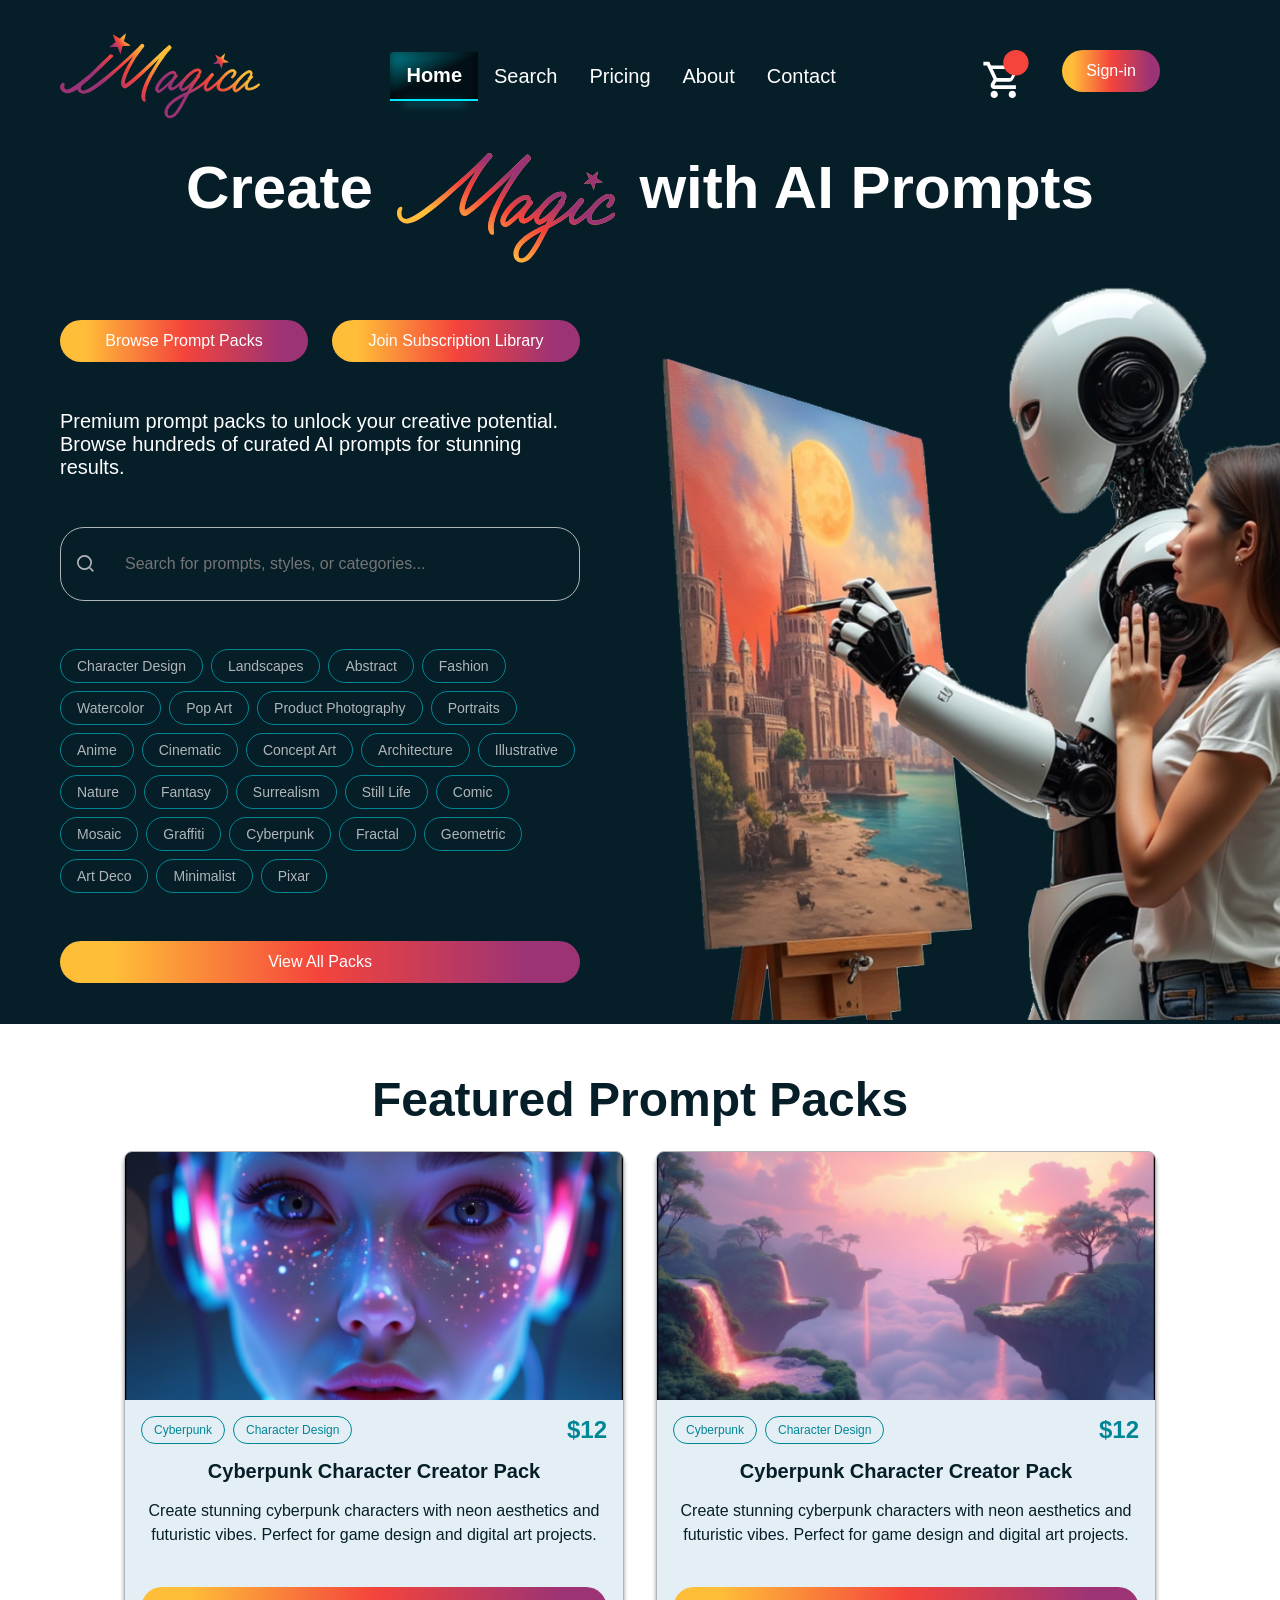
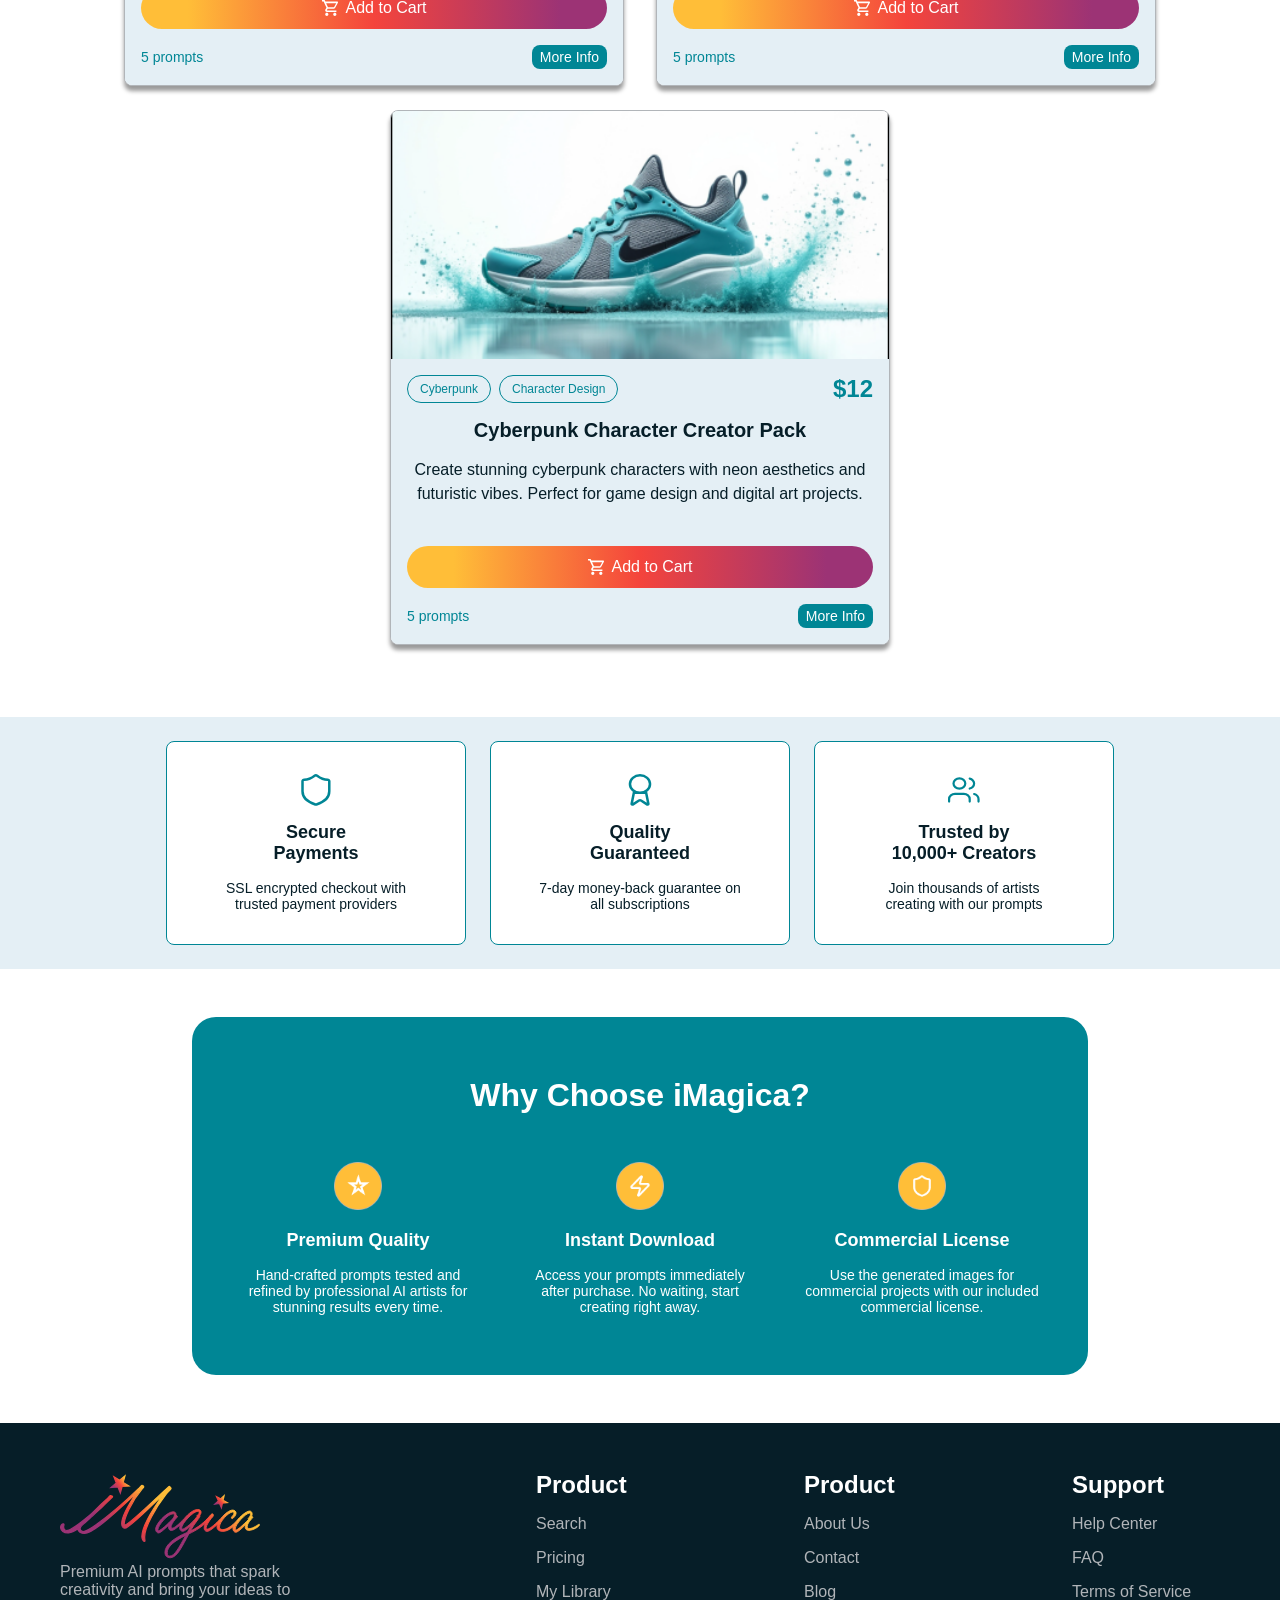
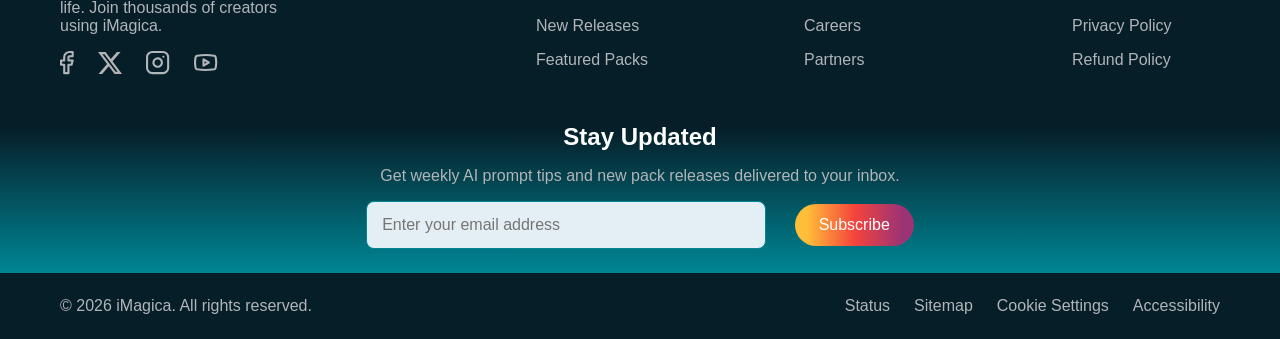
==== commit 7733fea4: "Mobile responsiveness" ====
--- a/index.html
+++ b/index.html
@@ -15,8 +15,8 @@
       <img class="logo" src="assets/images/logo.svg" alt="iMagica Logo">
     </a>
     <nav class="navbar">
-      <a href="index.html">Home</a>
-      <a href="library.html">Browse Prompts</a>
+      <a href="index.html" class="active">Home</a>
+      <a href="library.html">Search</a>
       <a href="plans.html">Pricing</a>
       <a href="about.html">About</a>
       <a href="contact.html">Contact</a>
@@ -27,8 +27,18 @@
     </div>
   </header>
 
+  <div class="mobileHeader">
+    <a href="index.html"><img src="assets/images/logo.svg" alt="iMagica Logo" class="mobileLogo"></a>
+    <div class="mobileHeaderIcons">
+      <div class="rightHeader">
+        <a href="checkoutProduct.html"><img id="headerCart" src="assets/images/headerCart.svg" alt="cart icon"></a>
+      </div>
+      <a href="account.html"><img src="assets/images/profileIcon.svg" alt="Profile"></a>
+    </div>
+  </div>
+
   <section class="heroSection">
-    <div class="heroTitle">
+    <div class="heroTitle mobileTitle">
       <h1>Create</h1>
       <div class="magicContainer">
         <img id="magicBase" src="assets/images/magic1.svg" alt="Magic Animation">
@@ -36,20 +46,23 @@
       </div>
       <h1>with AI Prompts</h1>
     </div>
+    <div id="mobileHeroImage">
+      <img src="assets/images/heroImage.png" alt="Robot with a paintbrush creating art">
+    </div>
     <div class="heroBody">
-      <div class="heroContent">
-        <div class="heroButtonContainer">
+      <div class="heroContent mobileHeroContent">
+        <div class="heroButtonContainer mobileHeroButtons">
           <button class="multiButton heroButton">Browse Prompt Packs</button>
           <button class="multiButton heroButton">Join Subscription Library</button>
         </div>
-        <p id="heroDescription">Premium prompt packs to unlock your creative potential. Browse hundreds of curated AI
+        <p id="heroDescription" class="mobileHeroDescription">Premium prompt packs to unlock your creative potential. Browse hundreds of curated AI
           prompts for stunning results.</p>
-        <div class="homeInputSearch">
+        <div class="homeInputSearch mobileHomeInputSearch">
           <img src="assets/images/searchIcon.svg" alt="Search Icon">
           <input type="text" placeholder="Search for prompts, styles, or categories...">
         </div>
         <div>
-          <div class="styleTagContainer">
+          <div class="styleTagContainer mobileStyleTagContainer">
             <p class="styleTag">Character Design</p>
             <p class="styleTag">Landscapes</p>
             <p class="styleTag">Abstract</p>
@@ -225,7 +238,24 @@
 
   </main>
 
-
+  <nav class="mobileNav">
+    <a href="index.html" class="navItem active">
+      <img src="assets/images/homeIconActive.svg" alt="">
+      <span>Home</span>
+    </a>
+    <a href="library.html" class="navItem">
+      <img src="assets/images/searchIcon.svg" alt="">
+    </a>
+    <a href="plans.html" class="navItem">
+      <img src="assets/images/priceIcon.svg" alt="">
+    </a>
+    <a href="about.html" class="navItem">
+      <img src="assets/images/infoIcon.svg" alt="">
+    </a>
+    <a href="contact.html" class="navItem">
+      <img src="assets/images/messageIcon.svg" alt="">
+    </a>
+  </nav>
 
   <footer>
     <div class="footerLinks">
@@ -244,7 +274,7 @@
       </div>
       <div class="footerSection2">
         <h3>Product</h3>
-        <h2>Browse Library</h2>
+        <h2>Search</h2>
         <h2>Pricing</h2>
         <h2>My Library</h2>
         <h2>New Releases</h2>
--- a/css/app.css
+++ b/css/app.css
@@ -4,6 +4,7 @@
   margin: 0;
   padding: 0;
   scroll-behavior: smooth;
+  font-family: "Lexend Deca", Helvetica;
 }
 
 header {
@@ -28,15 +29,49 @@
 .navbar {
   align-items: center;
   display: flex;
-  gap: 32px;
+  gap: 0;
 }
 
 nav a {
   color: #ffffff;
-  font-family: "Lexend Deca", Helvetica;
-  font-size: 24px;
+  font-size: 20px;
   font-weight: 400;
   text-decoration: none;
+  padding: 12px 16px;
+  transition: all 0.3s ease;
+  width: 100%;
+  align-items: center;
+  display: flex;
+  justify-content: center;
+}
+
+.navbar a.active {
+  color: #ffffff;
+  font-weight: 700;
+  position: relative;
+  background: linear-gradient(335deg, rgba(2, 12, 16, 0.75) 50%, rgba(1, 181, 198, 0.75) 100%);
+  box-shadow: inset 0px 0px 12px rgba(0, 0, 0, 0.65);
+  border-bottom: 2px solid #00e9ff;
+  border-radius: 4px 0 0 0;
+}
+
+.navbar a:hover:not(.active) {
+  background: linear-gradient(180deg, rgba(2, 12, 16, 0.75) 80%, rgba(1, 181, 198, 0.75) 100%);
+  box-shadow: inset 0px 0px 12px rgba(0, 0, 0, 0.65);
+  color: #00e9ff;
+}
+
+.navbar a.active::after {
+  content: "";
+  position: absolute;
+  bottom: -5px;
+  left: 50%;
+  transform: translateX(-50%);
+  width: 70%;
+  height: 2px;
+  background: #00e9ff;
+  filter: blur(4px);
+  opacity: 0.7;
 }
 
 .multiButton {
@@ -250,6 +285,10 @@
   width: 50%;
 }
 
+#heroImageContainer {
+  width: 50%;
+}
+
 .inputSearch {
   display: flex;
   align-items: center;
@@ -299,6 +338,7 @@
 
 #featuredPacksContainer {
   display: flex; 
+  flex-wrap: wrap;
   margin: auto 6rem;
   gap: 24px;
   justify-content: center;
@@ -312,7 +352,8 @@
   border-radius: 8px;
   box-shadow: 0 5px 4px rgba(0, 0, 0, 0.4);
   width: 100%;
-  max-width: 400px;
+  max-width: 500px;
+  min-width: 300px;
   overflow: hidden;
   background: #ffffff;
   margin: 0 auto;
@@ -325,6 +366,7 @@
   padding: 16px;
   background: #e4eff5;
   border: none;
+  min-height: 200px;
 }
 
 .cardImageContainer {
@@ -442,6 +484,7 @@
 
 #trustSection {
   display: flex;
+  flex-wrap: wrap;
   gap: 24px;
   align-items: center;
   padding: 24px;
@@ -500,6 +543,7 @@
 
 .whyContent {
   display: flex;
+  flex-wrap: wrap;
   flex-direction: row;
   justify-content: space-around;
   align-items: flex-start;
@@ -633,6 +677,7 @@
   font-family: "Lexend Deca", Helvetica;
   font-size: 18px;
   font-weight: 600;
+  text-align: left;
 }
 
 .whoPoints {
@@ -693,6 +738,7 @@
   margin: 3rem auto;
   width: 70%;
   max-width: 1200px;
+  text-align: left;
 }
 
 .philosophyPointContainer {
@@ -706,14 +752,14 @@
 
 .arrow {
   border: solid #008695;
-  border-width: 0 3px 3px 0; /* Creates the angled lines */
+  border-width: 0 3px 3px 0; 
   display: inline-block;
-  padding: 3px; /* Controls the size of the arrow head */
+  padding: 3px;
 }
 
 .right {
   transform: rotate(-45deg);
-  -webkit-transform: rotate(-45deg); /* For wider browser support */
+  -webkit-transform: rotate(-45deg);
 }
 
 #philosophyHeader {
@@ -932,6 +978,7 @@
   display: flex;
   flex-direction: column;
   gap: 16px;
+  text-align: left;
 }
 
 .accountSummaryContainer {
@@ -1003,6 +1050,14 @@
   align-items: center;
   padding: 16px;
   border-bottom: #008695 1px solid;
+}
+
+.settingsRow h2 {
+  text-align: left;
+}
+
+.settingsRow p {
+  text-align: left;
 }
 
 .editButton {
@@ -1869,4 +1924,387 @@
   font-family: "Lexend Deca", Helvetica;
   font-weight: 400;
   background: transparent;
+}
+
+/* --- Hide Mobile UI by default --- */
+.mobileHeader, .mobileNav, #mobileHeroImage, #mobileImageContainer {
+  display: none;
+}
+
+@media (max-width: 768px) {
+  /* Hide Desktop Elements */
+  header, footer, #heroImageContainer, .productImageContainer { display: none; }
+
+  /* Show Mobile Header */
+  .mobileHeader {
+    display: flex;
+    justify-content: space-between;
+    align-items: center;
+    padding: 16px 16px;
+    background: #061e28;
+    position: sticky;
+    top: 0;
+    z-index: 100;
+  }
+
+  .mobileLogo { 
+    width: 180px; 
+  }
+  
+  .mobileHeaderIcons { 
+    display: flex; 
+    align-items: center; 
+  }
+
+  .cartWrapper { 
+    position: relative; 
+  }
+
+  /* --- Bottom Nav (The Cylinder Look) --- */
+  .mobileNav {
+    display: flex;
+    justify-content: space-around;
+    align-items: center;
+    background: #061e28;
+    position: fixed;
+    bottom: 0;
+    width: 100%;
+    height: 90px;
+    border-top: 1px solid rgba(0, 233, 255, 0.1);
+  }
+
+  .navItem {
+    display: flex;
+    flex-direction: column;
+    align-items: center;
+    justify-content: center;
+    flex: 1;
+    height: 100%;
+    text-decoration: none;
+    color: #008695;
+  }
+
+  .navItem img {
+    width: 32px;
+    height: 32px;
+  }
+
+  /* The "Cylinder" Active State */
+  .navItem.active {
+    background: linear-gradient(to right, rgba(0,0,0,0.4) 0%, rgba(0,233,255,0.1) 50%, rgba(0,0,0,0.4) 100%);
+    box-shadow: inset 0 0 15px rgba(0,0,0,0.8);
+    position: relative;
+    color: #00e9ff;
+  }
+
+  /* Glowing Lines top/bottom of active cylinder */
+  .navItem.active::before, .navItem.active::after {
+    content: "";
+    position: absolute;
+    width: 100%;
+    height: 1.5px;
+    background: #00e9ff;
+    filter: blur(2px);
+  }
+
+  .navItem.active::before { 
+    top: 0; 
+  }
+
+  .navItem.active::after { 
+    bottom: 0; 
+  }
+
+  .navItem span { 
+    font-size: 16px; 
+    margin-top: 4px; 
+  }
+
+  .mobileTitle {
+    display: flex;
+    flex-direction: column;
+    align-items: center;
+  }
+
+  .heroTitle {
+    font-size: 28px;
+    text-align: center;
+  }
+
+  #mobileHeroImage {
+    display: block;
+    width: 100%;
+    height: auto;
+    object-fit: cover;
+    margin-bottom: 0;
+  }
+
+  .heroContent {
+  gap: 24px;
+  width: 100%;
+  margin: 0 2rem 2rem 2rem;
+  }
+
+  .mobileHeroButtons{
+    margin-top: 0;
+  }
+
+  #featuredPacksContainer {
+    margin: 2rem;
+  }
+
+  .trustBadge {
+    width: 400px
+  }
+
+  .trustTitle {
+    font-size: 24px;
+  }
+
+  .trustDescription {
+    font-size: 16px;
+  }
+
+  .whyContent {
+    margin: 2rem
+  }
+
+  .whyTitle {
+    font-size: 24px;
+  }
+
+  #whySection {
+    margin-bottom: 8rem;
+  }
+
+  .plansContainer {
+    flex-wrap: wrap;
+  }
+
+  .bluePlanCard, .whitePlanCard {
+    width: 100%;
+    max-width: 500px;
+  }
+
+  .bluePlanCard h2 {
+    font-size: 48px;
+  }
+
+  .whitePlanCard h2 {
+    font-size: 48px;
+  }
+
+  .priceContainer {
+    font-size: 2rem;
+  }
+
+  .customBullets1, .customBullets2 {
+    font-size: 1.2rem;
+  }
+
+  .blueContainer {
+    width: 90%
+  }
+
+  .plansHeader p {
+    font-size: 24px;
+    margin: 0 1rem;
+  }
+
+  .plansHeader h2{
+    font-size: 32px;
+  }
+
+  #aboutTitle1, #aboutTitle2 {
+    font-size: 2rem;
+  }
+
+  .aboutHeroContent {
+    gap: 16px;
+    min-height: 500px;
+  }
+
+  #philosophySection {
+    width: 90%;
+    margin-bottom: 0;
+  }
+
+  #readyCTA {
+    width: 90%;
+    margin: 0 auto 8rem auto;
+  }
+
+  #readyCTA p {
+    font-size: 18px;
+  }
+
+  .whatContainer {
+    grid-template-columns: 1fr;
+  }
+ 
+  #includedContainer {
+    width: 90%;
+  }
+
+  #includedContainer h2 {
+    font-size: 32px;
+  }
+
+  #includedContainer {
+    padding: 2rem;
+  }
+
+  .comparisonTable thead th {
+    font-size: 16px;
+    padding: 12px;
+  }
+
+  .comparisonTable td {
+    font-size: 14px;
+    padding: 10px 12px;
+  }
+
+  .faqSection2 {
+    width: 90%;
+    margin: 0 auto 8rem auto;
+  }
+
+  .sectionTitle {
+    font-size: 24px;
+  }
+
+  #contactTop {
+    flex-direction: column;
+    gap: 2rem;
+    width: 90%;
+  }
+
+  .contactForm {
+    width: 100%;
+  }
+
+  #faqContainer {
+    width: 90%;
+    margin-bottom: 0;
+  }
+
+  #refundPolicyContainer {
+    width: 100%;
+    margin-bottom: 7rem;
+    margin-top: 1rem;
+    padding: 2rem;
+  }
+
+  .supportContainer {
+    margin-top: 2rem;
+  }
+
+  #accountMain {
+    width: 90%;
+    margin: 1rem auto 8rem auto;
+  }
+
+  .accountStatContainer h3 {
+    font-size: 20px;
+  }
+
+  .accountStatContainer p {
+    font-size: 20px;
+  }
+
+  .purchasedPacksContainer h2 {
+    font-size: 32px;
+  }
+
+  .purchasedCardContainer {
+    grid-template-columns: 1fr;
+  }
+
+  #freePackContainer {
+    width: 100%;
+    margin-bottom: 4rem;
+  }
+
+  .libraryGrid {
+    grid-template-columns: 1fr;
+    gap: 24px;
+    margin-bottom: 7rem;
+  }
+
+  .productInfo {
+    gap: 16px;
+    text-align: left;
+  }
+
+  .packDetailsContainer {
+    padding: 2rem;
+  }
+
+  .includedPromptsContainer {
+    width: 90%;
+    padding: 2rem;
+  }
+
+  .includedPromptsContainer p {
+    text-align: left;
+    margin-right: 3rem;
+  }
+
+  .unlimitedCTAContainer {
+    width: 90%;
+    padding: 2rem;
+    margin-bottom: 7rem;
+  }
+
+  .mobileThumbnailGrid {
+    display: flex;
+    justify-content: space-between;
+    margin: 1rem 0;
+  }
+
+  .mobileMainImage {
+    width: 100%;
+    height: auto;
+    object-fit: cover;
+    border-radius: 8px;
+  }
+
+  #mobileImageContainer {
+    display: block;
+    width: 100%;
+    height: auto;
+    object-fit: cover;
+    border-radius: 8px;
+    margin-bottom: 0;
+  }
+
+  .productDetailsContainer {
+    margin: 0;
+    padding: 0;
+    width: 90%;
+  }
+
+  .subscriptionFormContainer {
+    flex-direction: column;
+    gap: 2rem;
+    font-size: larger;
+  }
+
+  .summaryContainer, .checkoutForm {
+    width: 90%;
+    align-self: center;
+  }
+
+  .checkoutForm {
+    margin-bottom: 7rem;
+  }
+
+  .inputGroup {
+    margin-bottom: 2rem;
+  }
+
+  .inputGroup label {
+    font-size: 16px;
+  }
+
 }
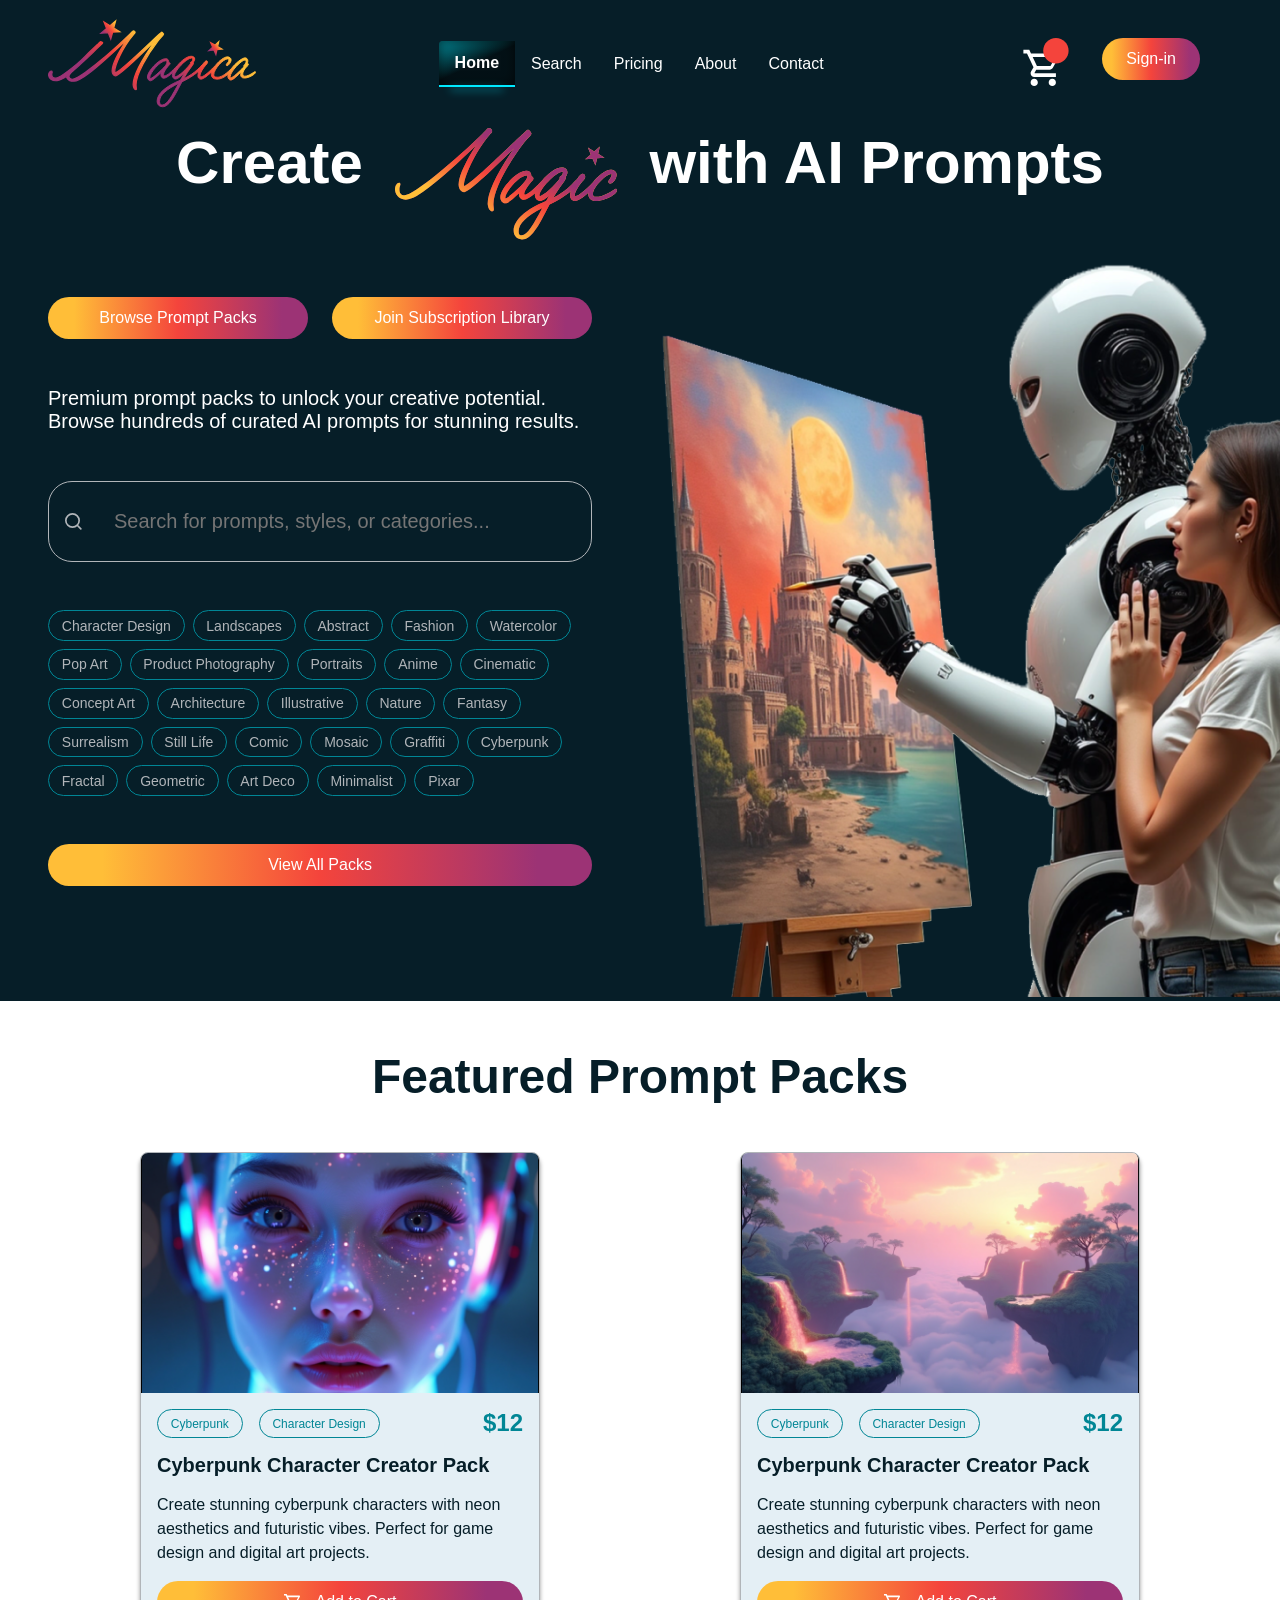
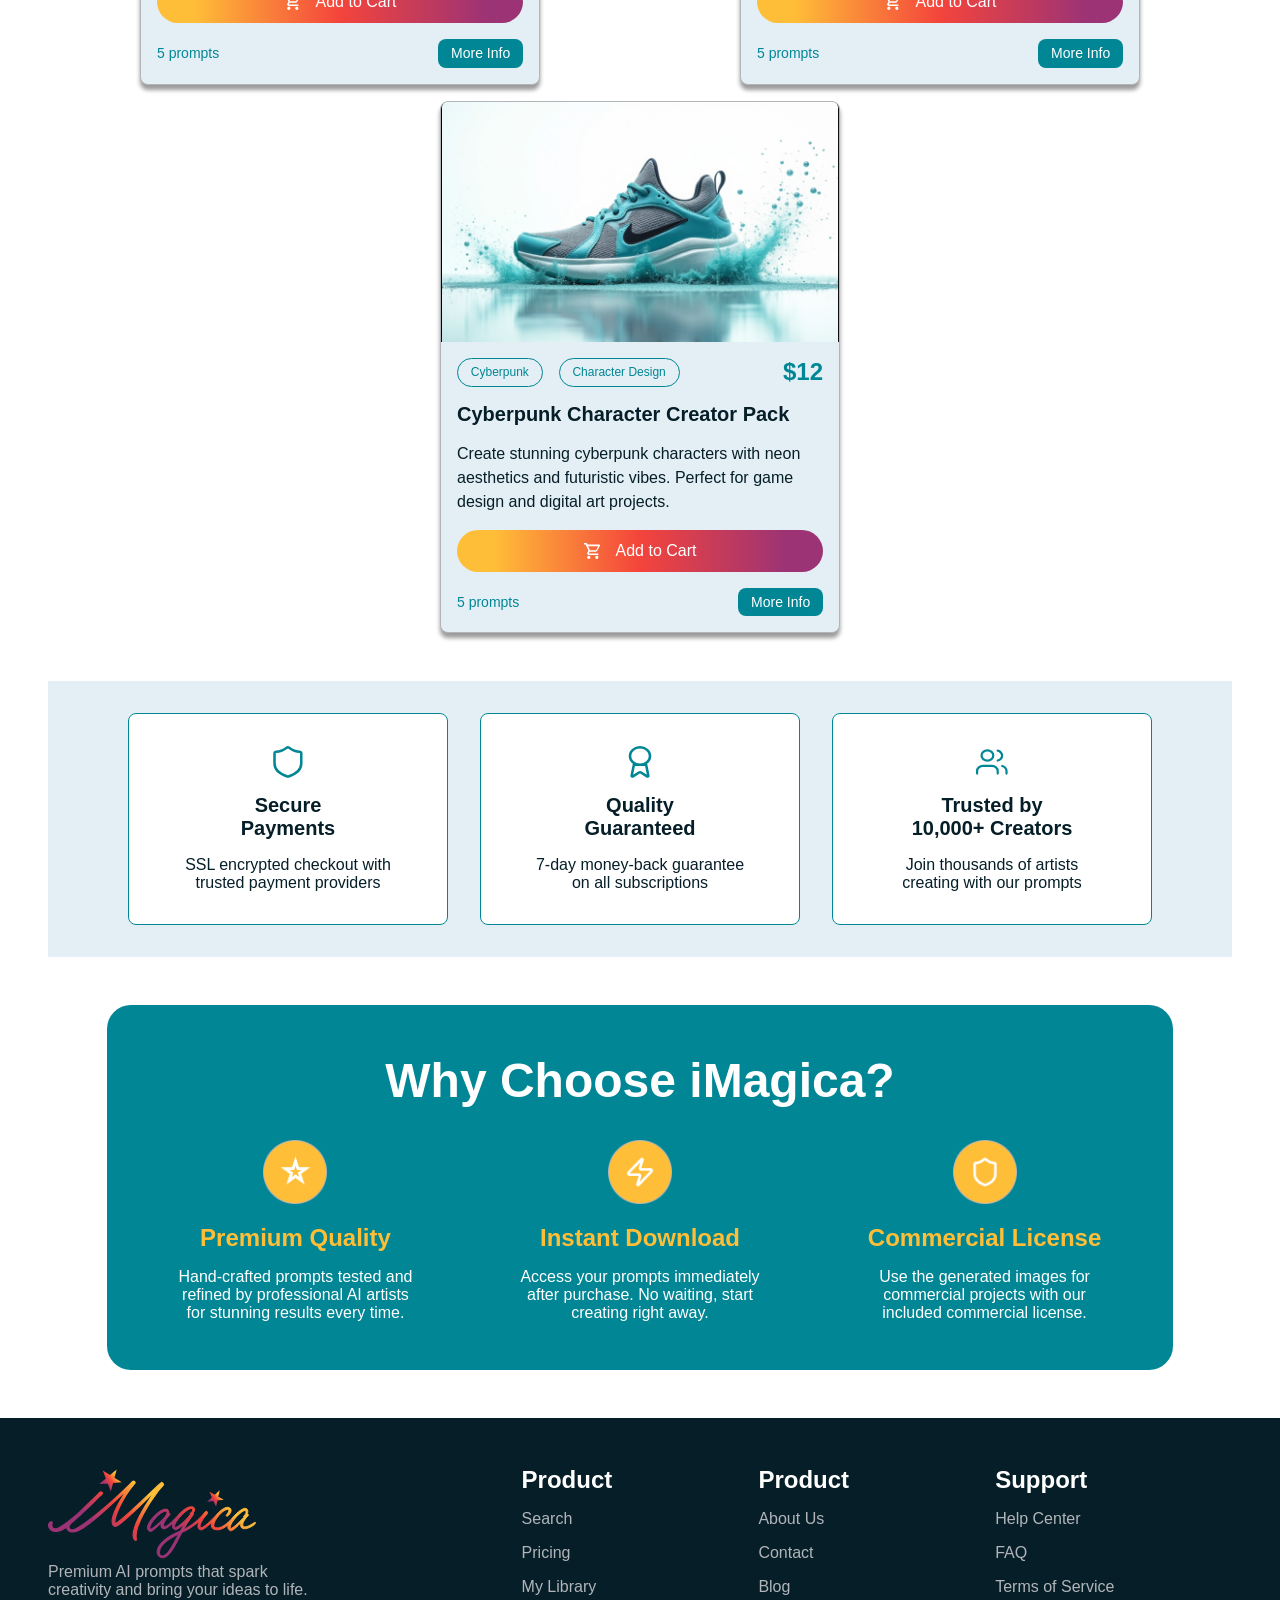
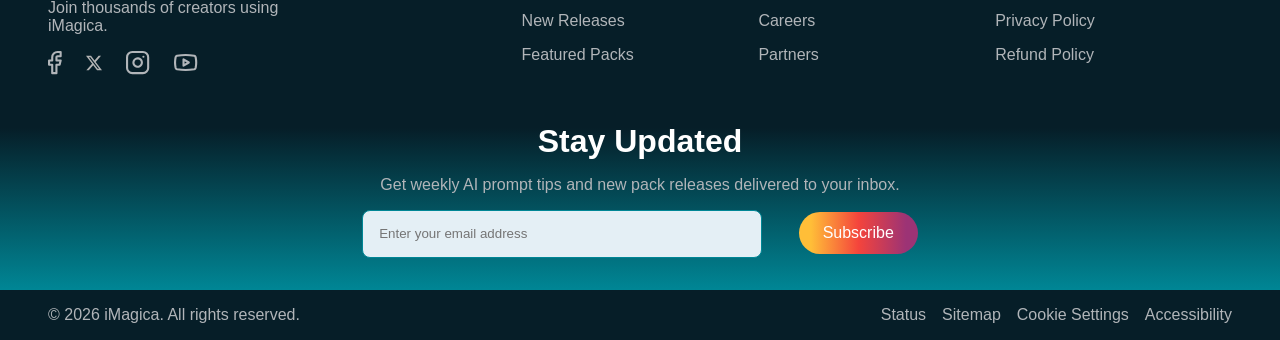
==== commit f4618911: "Responsiveness adjustments" ====
--- a/index.html
+++ b/index.html
@@ -38,7 +38,7 @@
   </div>
 
   <section class="heroSection">
-    <div class="heroTitle mobileTitle">
+    <div class="heroTitle">
       <h1>Create</h1>
       <div class="magicContainer">
         <img id="magicBase" src="assets/images/magic1.svg" alt="Magic Animation">
--- a/css/app.css
+++ b/css/app.css
@@ -13,17 +13,17 @@
   background: #061e28; 
   justify-content: space-between;
   flex-direction: row;
-  padding: 30px 60px;
+  padding: 1rem 3rem;
 }
 
 main {
   background: #ffffff;
   font-family: "Lexend Deca", Helvetica;
-  text-align: center;
+  margin: 3rem;
 }
 
 .logo {
-  width: 200px;
+  width: 13rem;
 }
 
 .navbar {
@@ -34,10 +34,10 @@
 
 nav a {
   color: #ffffff;
-  font-size: 20px;
+  font-size: 1rem;
   font-weight: 400;
   text-decoration: none;
-  padding: 12px 16px;
+  padding: 0.8rem 1rem;
   transition: all 0.3s ease;
   width: 100%;
   align-items: center;
@@ -84,17 +84,23 @@
   font-weight: 400;
   color: #ffffff;
   cursor: pointer; 
-}
-
-.rightHeader {
+  white-space: nowrap;
+}
+
+.multiButton:hover {
+  background: linear-gradient(90deg, rgba(255, 189, 56, 0.7) 20%, rgba(244, 69, 60, 0.7) 50%, rgba(156, 51, 118, 0.7) 80%);
+  color: #061e28ac;
+}
+
+.rightHeader { 
   display: flex;
   gap: 2rem;
-  margin-right: 60px;
+  margin-right: 2rem;
 }
 
 #headerCart {
-  width: 48px;
-  height: 48px;
+  width: 3rem;
+  height: 3rem;
 }
 
 footer {
@@ -104,17 +110,13 @@
 
 .footerLinks {
   display: flex;
-  gap: 60px;
-  padding-left: 60px;
+  padding: 0 3rem;
 }
 
 .footerSection1 {
   display: flex;
   flex-direction: column;
   color: #b1b5b9;
-  font-family: "Lexend Deca", Helvetica;
-  font-size: 16px;
-  font-weight: 400;
   width: 40%;
 }
 
@@ -125,73 +127,60 @@
 .footerSection2, .footerSection3, .footerSection4 {
   display: flex;
   flex-direction: column;
-  gap: 16px;
-  font-family: "Lexend Deca", Helvetica;
-  font-size: 16px;
-  font-weight: 400;
+  gap: 1rem;
   width: 20%;
-
 }
 
 .footerLinks h3 {
   color: #ffffff;
-  font-family: "Lexend Deca", Helvetica;
-  font-size: 24px;
+  font-size: 1.5rem;
   font-weight: 600;
 }
 
 .footerLinks h2 {
   color: #b1b5b9;
-  font-family: "Lexend Deca", Helvetica;
-  font-size: 16px;
+  font-size: 1rem;
   font-weight: 400;
 }
 
 .socialIcons {
   display: flex;
-  gap: 24px;
-  margin-top: 16px;
-  width: 24px;
+  gap: 1.5rem;
+  margin-top: 1rem;
+  width: 1rem;
 }
 
 .footerForm {
   margin-top: 3rem;
-  padding-bottom: 24px;
+  padding-bottom: 2rem;
   background: linear-gradient(180deg, rgba(6, 30, 40, 1) 3%, rgba(0, 134, 149, 1) 100%);
   display: flex;
   flex-direction: column;
   align-items: center;
-  gap: 16px;
+  gap: 1rem;
 }
 
 .footerForm h3 {
   color: #ffffff;
   font-family: "Lexend Deca", Helvetica;
-  font-size: 24px;
+  font-size: 2rem;
   font-weight: 600;
   text-align: center;
 }
 
 .footerForm p {
   color: #b1b5b9;
-  font-family: "Lexend Deca", Helvetica;
-  font-size: 16px;
-  font-weight: 400;
-  text-align: center;
 }
 
 .footerForm input {
   background: #e4eff5;
-  height: 48px;
-  width: 400px;
-  font-size: 16px;
-  font-family: "Lexend Deca", Helvetica;
-  font-weight: 400;
+  height: 3rem;
+  width: 25rem;
   color: #b1b5b9;
   border: none;
   border-radius: 8px;
-  padding: 12px 24px;
-  margin-right: 24px;
+  padding: 1rem 2rem;
+  margin-right: 2rem;
 }
 
 .copyrightSection {
@@ -200,16 +189,14 @@
   justify-content: space-between;
   background: #061e28;
   color: #b1b5b9;
-  font-family: "Lexend Deca", Helvetica;
-  font-size: 16px;
-  font-weight: 400;
+  font-size: 1rem;
   width: 100%;
-  padding: 24px 60px;
+  padding: 1rem 3rem;
 }
 
 .legalLinks {
   display: flex;
-  gap: 24px;
+  gap: 1rem;
 }
 
 .heroSection {
@@ -219,11 +206,11 @@
 .heroTitle {
   display: flex;
   justify-content: center;
-  gap: 24px;
-  color: #ffffff;
-  font-family: "Lexend Deca", Helvetica;
-  font-size: 40px;
-  font-weight: 600;
+  gap: 2rem;
+  color: #ffffff;
+  font-size: 2.5rem;
+  font-weight: 600;
+  margin: 0 3rem;
 }
 
 .magicContainer {
@@ -234,14 +221,14 @@
 #magicBase {
   top: 0;
   left: 0;
-  height: 110px;
+  height: 7rem;
 }
 
 #magicOverlay {
   position: absolute;
   top: 0;
   left: 0;
-  height: 110px;
+  height: 7rem;
   animation: magic-fade 2s ease-in-out infinite;
 }
 
@@ -256,29 +243,27 @@
 
 .heroBody {
   display: flex;
-  gap: 60px;
+  gap: 3rem;
 }
 
 .heroContent {
   display: flex;
   flex-direction: column;
-  gap: 48px;
+  gap: 3rem;
   width: 50%;
-  margin-left: 60px;
+  margin-left: 3rem;
 }
 
 #heroDescription {
   color: #ffffff;
-  font-family: "Lexend Deca", Helvetica;
-  font-size: 20px;
-  font-weight: 400;
+  font-size: 1.25rem;
 }
 
 .heroButtonContainer {
   display: flex;
   height: fit-content;
-  gap: 24px;
-  margin-top: 48px;
+  gap: 1.5rem;
+  margin-top: 3rem;
 }
 
 .heroButton {
@@ -292,19 +277,17 @@
 .inputSearch {
   display: flex;
   align-items: center;
-  gap: 16px;
+  gap: 1rem;
   border: #b1b5b9 1px solid;
   border-radius: 24px;
-  padding: 12px 16px;
+  padding: 1rem 2rem;
   width: 100%;
 }
 
 .inputSearch input {
   background: transparent;
   border: none;
-  font-size: 16px;
-  font-family: "Lexend Deca", Helvetica;
-  font-weight: 400;
+  font-size: 1rem;
   color: #b1b5b9;
   width: 100%;
 }
@@ -312,7 +295,7 @@
 .styleTagContainer {
   display: flex;
   flex-wrap: wrap;
-  gap: 8px;
+  gap: 0.5rem;
 }
 
 .styleTag {
@@ -320,29 +303,29 @@
   border: #008695 1px solid;
   width: fit-content;
   border-radius: 24px;
-  padding: 8px 16px;
-  font-size: 14px;
-  font-family: "Lexend Deca", Helvetica;
-  font-weight: 400;
+  padding: 0.4rem 0.8rem;
+  font-size: 0.875rem;
   color: #b1b5b9;
 }
 
+.styleTag:hover {
+  color: #ffffff;
+  border-color: #ffffff;
+}
+
 .sectionHeading {
   color: #061e28;
-  font-family: "Lexend Deca", Helvetica;
-  font-size: 48px;
+  font-size: 3rem;
   font-weight: 600;
   text-align: center;
-  margin-top: 3rem;
+  margin: 3rem;
 }
 
 #featuredPacksContainer {
   display: flex; 
   flex-wrap: wrap;
-  margin: auto 6rem;
-  gap: 24px;
   justify-content: center;
-  padding: 24px;
+  gap: 1rem;
 }
 
 .packCard {
@@ -352,18 +335,18 @@
   border-radius: 8px;
   box-shadow: 0 5px 4px rgba(0, 0, 0, 0.4);
   width: 100%;
-  max-width: 500px;
+  max-width: 400px;
   min-width: 300px;
   overflow: hidden;
-  background: #ffffff;
+  background: #e4eff5;
   margin: 0 auto;
 }
 
 .cardContent {
   display: flex;
   flex-direction: column;
-  gap: 16px;
-  padding: 16px;
+  gap: 1rem;
+  padding: 1rem;
   background: #e4eff5;
   border: none;
   min-height: 200px;
@@ -381,11 +364,10 @@
 .cardImage {
   display: block;
   width: 100%;
-  height: 250px;
+  height: 15rem;
   object-fit: cover;
   border: none;
   outline: none;
-  margin: -1px 0;
 }
 
 .cardLine1 {
@@ -395,14 +377,13 @@
 
 .cardPrice {
   color: #008695;
-  font-family: "Lexend Deca", Helvetica;
-  font-size: 24px;
+  font-size: 1.5rem;
   font-weight: 600;
 }
 
 .cardTags {
   display: flex;
-  gap: 8px;
+  gap: 1rem;
 }
 
 .cardTag {
@@ -410,30 +391,24 @@
   border: #008695 1px solid;
   width: fit-content;
   border-radius: 24px;
-  padding: 4px 12px;
-  font-size: 12px;
-  font-family: "Lexend Deca", Helvetica;
-  font-weight: 400;
+  padding: 0.4rem 0.8rem;
+  font-size: 0.75rem;
   color: #008695;
   align-content: center;
 }
 
 .promptCount {
   color: #008695;
-  font-family: "Lexend Deca", Helvetica;
-  font-size: 14px;
-  font-weight: 400;
+  font-size: 0.875rem;
 }
 
 .cardMoreInfo {
   background: #008695;
   color: #ffffff;
-  font-family: "Lexend Deca", Helvetica;
-  font-size: 14px;
-  font-weight: 400;
+  font-size: 0.875rem;
   border: none;
   border-radius: 8px;
-  padding: 4px 8px;
+  padding: 0.4rem 0.8rem;
   width: fit-content;
 }
 
@@ -443,25 +418,15 @@
   align-items: baseline  ;
 }
 
-.promptCount {
-  color: #008695;
-  font-family: "Lexend Deca", Helvetica;
-  font-size: 14px;
-  font-weight: 400;
-}
-
 .cardTitle {
   color: #061e28;
-  font-family: "Lexend Deca", Helvetica;
-  font-size: 20px;
+  font-size: 1.25rem;
   font-weight: 600;
 }
 
 .cardDescription {
   color: #061e28;
-  font-family: "Lexend Deca", Helvetica;
-  font-size: 16px;
-  font-weight: 400;
+  font-size: 1rem;
   line-height: 1.5;
   min-height: 4.5em;
   display: -webkit-box;
@@ -471,13 +436,13 @@
 }
 
 .cardButtonIcon {
-  width: 16px;
-  height: 16px;
+  width: 1rem;
+  height: 1rem;
 }
 
 .cardButton {
   display: flex;
-  gap: 8px;
+  gap: 1rem;
   align-items: center;
   justify-content: center;
 } 
@@ -485,9 +450,9 @@
 #trustSection {
   display: flex;
   flex-wrap: wrap;
-  gap: 24px;
-  align-items: center;
-  padding: 24px;
+  gap: 2rem;
+  align-items: center;
+  padding: 2rem;
   background: #e4eff5;
   justify-content: center;
 }
@@ -495,48 +460,44 @@
 .trustBadge {
   display: flex;
   flex-direction: column;
-  gap: 16px;
-  align-items: center;
-  width: 300px;
+  gap: 1rem;
+  align-items: center;
+  width: 20rem;
   border: #008695 1px solid;
   border-radius: 8px;
-  padding: 32px 48px;
+  padding: 2rem 3rem;
   background: #ffffff;
   text-align: center;
 }
 
 .trustIcon {
-  width: 32px;
-  height: 32px;
+  width: 2rem;
+  height: 2rem;
 }
 
 .trustTitle {
   color: #061e28;
-  font-family: "Lexend Deca", Helvetica;
-  font-size: 18px;
+  font-size: 1.25rem;
   font-weight: 600;
 }
 
 .trustDescription {
   color: #061e28;
-  font-family: "Lexend Deca", Helvetica;
-  font-size: 14px;
-  font-weight: 400;
+  font-size: 1rem;
 }
 
 #whySection {
   background: #008695;
-  width: 70%;
+  width: 90%;
   max-width: 1200px;
   margin: 3rem auto;
-  padding: 60px 40px;
+  padding: 3rem 2rem;
   border-radius: 24px;
 }
 
 #whyHeading {
   color: #ffffff;
-  font-family: "Lexend Deca", Helvetica;
-  font-size: 32px;
+  font-size: 3rem;
   font-weight: 600;
   text-align: center;
 }
@@ -547,36 +508,33 @@
   flex-direction: row;
   justify-content: space-around;
   align-items: flex-start;
-  margin-top: 48px;
-  gap: 30px;
+  margin-top: 2rem;
+  gap: 2rem;
 }
 
 .whyTitle {
-  color: #ffffff;
-  font-family: "Lexend Deca", Helvetica;
-  font-size: 18px;
+  color: #ffbe38;
+  font-size: 1.5rem;
   font-weight: 600;
 }
 
 .whyPoint {
   display: flex;
   flex-direction: column;
-  gap: 16px;
-  align-items: center;
-  max-width: 240px;
+  gap: 1rem;
+  align-items: center;
+  max-width: 15rem;
   text-align: center;
 }
 
 .whyDescription {
   color: #ffffff;
-  font-family: "Lexend Deca", Helvetica;
-  font-size: 14px;
-  font-weight: 400;
+  font-size: 1rem;
 }
 
 .whyIcon {
-  width: 48px;
-  height: 48px;
+  width: 4rem;
+  height: 4rem;
 }
 
 #featuredSection {
@@ -598,31 +556,26 @@
   width: 90%;
   height: auto;
   align-self: center;
-  margin-bottom: ;
 }
 
 #aboutTitle1 {
   color: #ffffff;
-  font-family: "Lexend Deca", Helvetica;
-  font-size: 60px;
+  font-size: 4rem;
   font-weight: 600;
   align-self: center;
-  margin-top: 5rem;
+  margin-top: 2rem;
 }
 
 #aboutTitle2 {
   color: #ffbe38;
-  font-family: "Lexend Deca", Helvetica;
-  font-size: 60px;
+  font-size: 4rem;
   font-weight: 600;
   align-self: center;
 }
 
 #aboutSubtitle {
   color: #ffffff;
-  font-family: "Lexend Deca", Helvetica;
-  font-size: 20px;
-  font-weight: 400;
+  font-size: 1.25rem;
   align-self: center;
   text-align: center;
 }
@@ -630,9 +583,9 @@
 .blueContainer {
   display: flex;
   flex-direction: column;
-  gap: 24px;
+  gap: 1.5rem;
   margin: 2rem auto;
-  width: 70%;
+  width: 100%;
   border-radius: 24px;
   border: #008695 1px solid;
   padding: 3rem;
@@ -644,38 +597,35 @@
 .blueContainerHeader {
   display: flex;
   justify-content: left;
-  gap: 12px;
+  gap: 1rem;
   color: #008695;
-  font-family: "Lexend Deca", Helvetica;
-  font-size: 20px;
+  font-size: 1.5rem;
   font-weight: 600;
   text-align: center;
 }
 
 .blueContainer p {
   color: #061e28;
-  font-family: "Lexend Deca", Helvetica;
-  font-size: 16px;
-  font-weight: 400;
+  font-size: 1.25rem;
   text-align: left;
 }
 
 .blueContainerHeaderIcon {
-  width: 32px;
-  height: 32px;
+  width: 2rem;
+  height: 2rem;
+  align-self: center;
 }
 
 .whoPointContainer {
   display: flex;
   flex-direction: column;
-  gap: 16px;
+  gap: 1rem;
   margin-left: 2rem;
 }
 
 .whoPoints h3 {
   color: #061e28;
-  font-family: "Lexend Deca", Helvetica;
-  font-size: 18px;
+  font-size: 1.5rem;
   font-weight: 600;
   text-align: left;
 }
@@ -683,8 +633,8 @@
 .whoPoints {
   display: flex;
   flex-direction: column;
-  gap: 8px;
-  padding-left: 16px;
+  gap: 0.5rem;
+  padding-left: 1rem;
 }
 
 #whoPoint1, #whoPoint5 {
@@ -704,39 +654,46 @@
 }
 
 .whatContainer {
+  display: flex;
+  gap: 2rem;
+} 
+
+.whatItemContainer {
   display: grid;
   grid-template-columns: 1fr 1fr;
-  gap: 24px;
-} 
+  gap: 1rem;
+  align-items: center;
+}
 
 .whatItem {
   display: flex;
-  gap: 16px;
-  align-items: center;
-  text-align: left;
+  gap: 1rem;
+  align-items: top;
+  text-align: left;
+}
+
+.flashIcon {
+  width: 3.5rem;
+  height: 3.5rem;
 }
 
 .whatText {
   color: #061e28;
-  font-family: "Lexend Deca", Helvetica;
-  font-size: 16px;
-  font-weight: 400;
+  font-size: 1.25rem;
 }
 
 .whatText h3 {
   color: #061e28;
-  font-family: "Lexend Deca", Helvetica;
-  font-size: 18px;
-  font-weight: 600;
-  margin-bottom: 8px;
+  font-size: 1.5rem;
+  font-weight: 600;
+  margin-bottom: 1rem;
 }
 
 #philosophySection {
   display: flex;
   flex-direction: column;
-  gap: 16px;
+  gap: 1rem;
   margin: 3rem auto;
-  width: 70%;
   max-width: 1200px;
   text-align: left;
 }
@@ -744,7 +701,7 @@
 .philosophyPointContainer {
   display: flex;
   background: #e4eff5;
-  gap: 24px;
+  gap: 2rem;
   padding: 1rem;
   border-radius: 8px;
   align-items: center;
@@ -764,8 +721,7 @@
 
 #philosophyHeader {
   color: #008695;
-  font-family: "Lexend Deca", Helvetica;
-  font-size: 32px;
+  font-size: 3rem;
   font-weight: 600;
   text-align: left;
 }
@@ -773,42 +729,41 @@
 #readyCTA {
   display: flex;
   flex-direction: column;
-  gap: 16px;
+  gap: 1rem;
   align-items: center;
   margin: 3rem auto;
+}
+
+#readyCTA h2 {
+  color: #061e28;
+  font-size: 3rem;
+  font-weight: 600;
 }
 
 .libraryGrid {
   display: grid;
   grid-template-columns: repeat(3, 1fr); 
-  gap: 40px 24px; 
+  gap: 3rem 2rem; 
   max-width: 1250px; 
-  margin: 48px auto;
-  padding: 0 20px;
+  margin: 3rem auto;
+  padding: 0 1rem;
 }
 
 .productDetailsContainer {
   display: flex;
-  gap: 24px;
+  gap: 2rem;
   max-width: 1200px;
   margin: 3rem auto;
-  padding: 0 20px;
-  font-family: "Lexend Deca", Helvetica;
-  font-size: 16px;
-  font-weight: 400;
   color: #061e28;
 }
 
 .productImageContainer {
-  display: flex;
-  flex-direction: column;
+  display: grid;
+  grid-template-rows: 3.4fr 1fr;
   width: 50%;
-  gap: 1rem;
 }
 
 .mainImage {
-  width: 100%;
-  height: auto;
   object-fit: cover;
   border-radius: 8px;
 }
@@ -822,7 +777,7 @@
 
 .ratings {
   display: flex;
-  gap: 16px;
+  gap: 1rem;
   align-items: center;
 }
 
@@ -834,18 +789,18 @@
 .ratingStar {
   display: flex;
   gap: 4px;
-  height: 24px;
+  height: 1.5rem;
 }
 
 .packPurchaseContainer {
   display: flex;
   flex-direction: column;
-  gap: 16px;
+  gap: 1rem;
   width: 100%;
   background: #008695;
   color: #ffffff;
   border-radius: 24px;
-  padding: 3rem;
+  padding: 2rem;
 }
 
 .packDetailsRow1 {
@@ -856,29 +811,26 @@
 
 .packPrice {
   color: #ffbe38;
-  font-family: "Lexend Deca", Helvetica;
-  font-size: 32px;
+  font-size: 3rem;
   font-weight: 600;
 }
 
 .purchaseCartIcon {
-  width: 24px;
-  height: 24px;
+  width: 1.5rem;
+  height: 1.5rem;
 }
 
 .whiteButton {
   display: flex;
-  gap: 8px;
+  gap: 1rem;
   align-items: center;
   justify-content: center;
   background: #ffffff;
   color: #061e28;
-  font-family: "Lexend Deca", Helvetica;
-  font-size: 16px;
-  font-weight: 400;
+  font-size: 1.25rem;
   border: none;
   border-radius: 8px;
-  padding: 12px 24px;
+  padding: 1rem 2rem;
 }
 
 .packDetailsContainer {
@@ -888,7 +840,7 @@
   color: #061e28;
   background: #e4eff5;
   border: #008695 1px solid;
-  padding: 3rem;
+  padding: 2rem;
   border-radius: 24px;
 }
 
@@ -907,20 +859,27 @@
 
 .productHeading {
   color: #061e28;
-  font-family: "Lexend Deca", Helvetica;
-  font-size: 32px;
+  font-size: 3rem;
   font-weight: 600;
 }
 
 .includedPromptsContainer {
   display: flex;
   flex-direction: column;
-  gap: 16px;
+  gap: 1rem;
   border: #008695 1px solid;
   border-radius: 24px;
   padding: 3rem;
+  width: 100%;
   max-width: 1200px;
-  margin: 3rem auto;}
+  margin: 3rem auto;
+}
+
+.includedPromptsContainer h3 {
+  color: #008695;
+  font-size: 2rem;
+  font-weight: 600;
+}
 
 .promptItemContainer {
   display: flex;
@@ -929,13 +888,13 @@
   background: #e4eff5;
   border: #008695 1px solid;
   border-radius: 8px;
-  padding: 16px;
+  padding: 1rem;
 }
 
 .unlimitedCTAContainer {
   display: flex;
   flex-direction: column;
-  gap: 16px;
+  gap: 1rem;
   align-items: center;
   background: #008695;
   color: #ffffff;
@@ -943,22 +902,24 @@
   padding: 3rem;
   max-width: 1200px;
   margin: 3rem auto;
-  font-family: "Lexend Deca", Helvetica;
 }
 
 #accountMain {
   background: #ffffff;
-  width: 70%;
   max-width: 1200px;  
-  margin: 3rem auto;
+  margin: 3rem 3rem;
 }
 
 .accountHeading {
   color: #061e28;
-  font-family: "Lexend Deca", Helvetica;
-  font-size: 32px;
-  font-weight: 600;
-  text-align: left;
+  font-size: 3rem;
+  font-weight: 600;
+  text-align: left;
+}
+
+.account h3 {
+  font-size: 2rem;
+  font-weight: 600;
 }
 
 .manageSubscriptionContainer {
@@ -971,13 +932,12 @@
   padding: 3rem;
   max-width: 1200px;
   margin: 3rem auto;
-  font-family: "Lexend Deca", Helvetica;
 }
 
 .account {
   display: flex;
   flex-direction: column;
-  gap: 16px;
+  gap: 1rem;
   text-align: left;
 }
 
@@ -1001,15 +961,13 @@
 
 .accountStatContainer h3 {
   color: #061e28;
-  font-family: "Lexend Deca", Helvetica;
-  font-size: 24px;
+  font-size: 1.6rem;
   font-weight: 600;
 }
 
 .accountStatContainer p {
   color: #008695;
-  font-family: "Lexend Deca", Helvetica;
-  font-size: 24px;
+  font-size: 1.6rem;
   font-weight: 600;
 }
 
@@ -1022,7 +980,7 @@
 .accountSettingsContainer {
   display: flex;
   flex-direction: column;
-  gap: 16px;
+  gap: 1rem;
   background: #e4eff5;
   border: #008695 1px solid;
   border-radius: 24px;
@@ -1033,14 +991,17 @@
 .purchasedCardContainer {
   display: grid;
   grid-template-columns: repeat(3, 1fr);
-  gap: 24px;
+  gap: 2rem;
   margin-top: 2rem;
 }
 
-.purchasedCardContainer h2 {
-  color: #061e28;
-  font-family: "Lexend Deca", Helvetica;
-  font-size: 32px;
+.cardContent {
+  height: 50%;
+}
+
+.purchasedPacksContainer h2 {
+  color: #061e28;
+  font-size: 2rem;
   font-weight: 600;
 }
 
@@ -1048,8 +1009,15 @@
   display: flex;
   justify-content: space-between;
   align-items: center;
-  padding: 16px;
+  padding: 1rem;
   border-bottom: #008695 1px solid;
+}
+
+#accountSettingsHeading {
+  color: #061e28;
+  font-size: 2rem;
+  font-weight: 600;
+  margin-bottom: 1rem;
 }
 
 .settingsRow h2 {
@@ -1063,52 +1031,53 @@
 .editButton {
   background: #ffffff;
   color: #008695;
-  font-family: "Lexend Deca", Helvetica;
-  font-size: 14px;
-  font-weight: 400;
+  font-size: 1rem;
   border: none;
   border-radius: 8px;
-  padding: 4px 8px;
+  padding: 1rem 2rem;
 }
 
 #contactTop {
   display: flex;
-  gap: 60px;
+  gap: 3rem;
   justify-content: center;
   max-width: 1200px;
   margin: 3rem auto;
 }
 
+#contactSubheading {
+  color: #061e28;
+  font-size: 1.25rem;
+  text-align: center;
+  margin-top: -2rem;
+}
+
 .contactForm {
   display: flex;
   flex-direction: column;
-  gap: 16px;
+  gap: 1rem;
   width: 50%;
   background: #008695;
   color: #ffffff;
   border-radius: 24px;
   padding: 3rem;
-  font-family: "Lexend Deca", Helvetica;
 }
 
 #contactFormHeading {
   display: flex;
   align-items: left;
-  gap: 16px;
-  color: #ffffff;
-  font-family: "Lexend Deca", Helvetica;
-  font-size: 16px;
-  font-weight: 600;
+  gap: 1rem;
+  color: #ffffff;
+  font-weight: 600;
+  font-size: 1.5rem;
 }
 
 .contactForm input, .contactForm textarea {
   background: #e4eff5;
   border: none;
   border-radius: 8px;
-  padding: 12px 16px;
-  font-size: 16px;
-  font-family: "Lexend Deca", Helvetica;
-  font-weight: 400;
+  padding: 1rem 1rem;
+  font-size: 1rem;
   color: #061e28;
 }
 
@@ -1119,64 +1088,65 @@
 .contactInfo {
   display: flex;
   flex-direction: column;
-  gap: 16px;
+  gap: 1rem;
   background: #ffffff;
   border: #008695 1px solid;
   border-radius: 24px;
   padding: 3rem;
-  font-family: "Lexend Deca", Helvetica;
   text-align: left;
 }
 
 .contactInfo h2 {
   color: #008695;
-  font-family: "Lexend Deca", Helvetica;
-  font-size: 32px;
+  font-size: 2.5rem;
   font-weight: 600;
 }
 
 .contactInfoHeader {
   display: flex;
   align-items: center;
-  gap: 16px;
+  gap: 1rem;
 }
 
 .contactTopRight  {
   display: flex;
   flex-direction: column;
   justify-content: space-between;
-  gap: 16px;
+  gap: 1rem;
 }
 
 .supportContainer {
   display: flex;
   flex-direction: column;
   align-items: center;
-  gap: 16px;
+  gap: 1rem;
   background: #e4eff5;
   border: #008695 1px solid;
   border-radius: 24px;
   padding: 3rem;
 }
 
+.supportContainer h2 {
+  color: #008695;
+  font-size: 2.5rem;
+  font-weight: 600;
+}
+
 .viewPlansButton {
   background: #008695;
   color: #ffffff;
-  font-family: "Lexend Deca", Helvetica;
-  font-size: 16px;
-  font-weight: 400;
+  font-size: 1.25rem;
   border: none;
   border-radius: 8px;
-  padding: 12px 24px;
+  padding: 1rem 2rem;
 }
 
 #faqHeading {
   display: flex;
   align-items: center;
-  gap: 16px;
+  gap: 1rem;
   color: #008695;
-  font-family: "Lexend Deca", Helvetica;
-  font-size: 24px;
+  font-size: 2rem;
   font-weight: 600;
   text-align: center;
 }
@@ -1184,7 +1154,7 @@
 #faqContainer {
   display: flex;
   flex-direction: column;
-  gap: 16px;
+  gap: 1rem;
   margin: 3rem auto;
   max-width: 1200px;
   text-align: left;
@@ -1207,14 +1177,14 @@
 }
 
 #questionIcon {
-  width: 32px;
-  height: 32px;
+  width: 3rem;
+  height: 3rem;
 }
 
 #refundPolicyContainer {
   display: flex;
   flex-direction: column;
-  gap: 16px;
+  gap: 1rem;
   background: #e4eff5;
   border: #008695 1px solid;
   border-radius: 24px;
@@ -1225,8 +1195,7 @@
 
 #refundPolicyContainer h2 {
   color: #008695;
-  font-family: "Lexend Deca", Helvetica;
-  font-size: 32px;
+  font-size: 2.5rem;
   font-weight: 600;
   margin-bottom: 1rem;
 }
@@ -1237,7 +1206,7 @@
 
 .plansContainer {
   display: flex;
-  gap: 24px;
+  gap: 2rem;
   justify-content: center;
   align-items: center;
 }
@@ -1265,27 +1234,48 @@
   padding: 3rem;
 }
 
+.whitePlanCard h2 {
+  color: #008695;
+  font-size: 3rem;
+  font-weight: 600;
+  text-align: center;
+  margin-bottom: -1rem;
+}
+
+.bluePlanCard h2 {
+  color: #ffffff;
+  font-size: 2.2rem;
+  font-weight: 600;
+  text-align: center;
+}
+
+.planPrice {
+  font-size: 4rem;
+  font-weight: 700;
+  color: inherit; 
+}
+
 .customBullets1, .customBullets2, .customDownloadBullets {
   display: flex;
   flex-direction: column;
-  gap: 12px;
+  gap: 1rem;
   text-align: left;
   list-style: none;
   padding: 0;
-  margin: 20px 0;
+  margin: 2rem 0;
 }
 
 .customBullets1 li {
   display: flex;        
   align-items: flex-start; 
-  gap: 12px;            
+  gap: 1rem;            
   text-align: left;
 }
 
 .customDownloadBullets li {
   display: flex;        
   align-items: flex-start; 
-  gap: 12px;            
+  gap: 1rem;            
   text-align: left;
 }
 
@@ -1299,7 +1289,7 @@
 .customBullets2 li {
   display: flex;        
   align-items: flex-start; 
-  gap: 12px;            
+  gap: 1rem;            
   text-align: left;
 }
 
@@ -1328,16 +1318,21 @@
 
 .plansHeader h2 {
   margin-top: 2rem;
-}
+  color: #061e28;
+  font-size: 2rem;
+  font-weight: 600;
+  text-align: center;
+}
+
 
 .plansHeader h1 {
-  font-size: 48px;
+  font-size: 3rem;
 }
 
 .plansSection {
   display: flex;
   flex-direction: column;
-  gap: 24px;
+  gap: 2rem;
   max-width: 1200px;
   margin: 3rem auto;
 }
@@ -1353,7 +1348,7 @@
   background: #008695;
   color: #ffffff;
   border-radius: 24px;
-  padding: 8px 20px;
+  padding: 0.5rem 1rem;
   width: max-content;
   z-index: 10;
 }
@@ -1365,11 +1360,7 @@
   gap: 4px;
 }
 
-.planPrice {
-  font-size: 48px;
-  font-weight: 700;
-  color: inherit; 
-}
+
 
 .bluePlanCard .planPrice {
   color: #ffbe38;
@@ -1382,12 +1373,10 @@
 .greenButton {
   background: #008695;
   color: #ffffff;
-  font-family: "Lexend Deca", Helvetica;
-  font-size: 16px;
-  font-weight: 400;
   border: none;
   border-radius: 8px;
-  padding: 12px 48px;
+  padding: 1rem 2rem;
+  font-size: 1.25rem;
   align-self: center;
 }
 
@@ -1395,23 +1384,29 @@
   text-align: center;
 }
 
+#individualPacksHeading {
+  color: #061e28;
+  font-size: 2rem;
+  font-weight: 600;
+  text-align: center;
+}
+
 #includedContainer {
   display: flex;
   flex-direction: column;
-  gap: 16px;
+  gap: 1rem;
   border: #008695 1px solid;
   border-radius: 24px;
   padding: 3rem;
   max-width: 1200px;
   margin: 3rem auto;
-    box-shadow: 0 5px 4px rgba(0, 0, 0, 0.4);
+  box-shadow: 0 5px 4px rgba(0, 0, 0, 0.4);
  
 }
 
 #includedContainer h2 {
   color: #008695;
-  font-family: "Lexend Deca", Helvetica;
-  font-size: 32px;
+  font-size: 2.5rem;
   font-weight: 600;
 }
 
@@ -1428,15 +1423,14 @@
 .comparisonTable {
   width: 100%;
   border-collapse: collapse;
-  font-family: "Lexend Deca", Helvetica;
 }
 
 .comparisonTable thead th {
-  padding: 20px;
+  padding: 1rem;
   text-align: center;
   color: #061e28;
   font-weight: 600;
-  font-size: 18px;
+  font-size: 1rem;
   border-bottom: #008695 2px solid;
 }
 
@@ -1445,10 +1439,10 @@
 }
 
 .comparisonTable td {
-  padding: 18px 20px;
+  padding: 1rem 1.5rem;
   text-align: center;
   color: #061e28;
-  font-size: 16px;
+  font-size: 1rem;
 }
 
 .comparisonTable td:first-child {
@@ -1467,7 +1461,7 @@
 .comparison-table td.check {
   color: #008695;
   font-weight: 600;
-  font-size: 20px;
+  font-size: 1rem;
 }
 
 .faqSection2 {
@@ -1481,7 +1475,7 @@
 .faqContainer2 {
   display: grid;
   grid-template-columns: repeat(2, 1fr);
-  gap: 24px;
+  gap: 2rem;
 }
 
 .faqItem2 {
@@ -1497,25 +1491,21 @@
 
 .faqItem2 h3 {
   color: #ffffff;
-  font-family: "Lexend Deca", Helvetica;
-  font-size: 18px;
+  font-size: 1.25rem;
   font-weight: 600;
   text-align: left;
 }
 
 .faqItem2 p {
   color: #ffffff;
-  font-family: "Lexend Deca", Helvetica;
-  font-size: 16px;
-  font-weight: 400;
+  font-size: 1rem;
   margin-top: 1rem;
   text-align: left;
 }
 
 .faqSection2 h2 {
   color: #061e28;
-  font-family: "Lexend Deca", Helvetica;
-  font-size: 32px;
+  font-size: 2.5rem;
   font-weight: 600;
   text-align: center;
   margin-bottom: 1rem;
@@ -1530,13 +1520,19 @@
 .summaryContainer {
   display: flex;
   flex-direction: column;
-  gap: 16px;
+  gap: 1rem;
   border: #008695 1px solid;
   border-radius: 24px;
   padding: 3rem;
   width: 50%;
 }
 
+.summaryContainer h2 {
+  color: #008695;
+  font-size: 2.3rem;
+  font-weight: 600;
+}
+
 .orderPlan {
   display: flex;
   flex-direction: column;
@@ -1551,8 +1547,7 @@
 
 #planPrice {
   color: #061e28;
-  font-family: "Lexend Deca", Helvetica;
-  font-size: 32px;
+  font-size: 3rem;
   font-weight: 600;
 }
 
@@ -1560,17 +1555,6 @@
   display: flex;
   align-items: baseline;
   gap: 4px;
-}
-
-#saveTag {
-  background: #008695;
-  color: #ffffff;
-  font-family: "Lexend Deca", Helvetica;
-  font-size: 14px;
-  font-weight: 400;
-  border-radius: 8px;
-  padding: 4px 8px;
-  width: fit-content;
 }
 
 .orderDetails h3 {
@@ -1604,7 +1588,7 @@
 #guaranteeContainer {
   display: flex;
   flex-direction: column;
-  gap: 16px;
+  gap: 1rem;
   align-items: ;
   background: #e4eff5;
   border: #008695 1px solid;
@@ -1619,15 +1603,16 @@
 #checkoutFormHeading {
   display: flex;
   align-items: center;
-  gap: 12px;
+  gap: 1rem;
   justify-content: left;
   margin-bottom: 2rem;
+  font-size: 1.5rem;
 }
 
 .checkoutForm {
   display: flex;
   flex-direction: column;
-  gap: 16px;
+  gap: 1rem;
   background: #e4eff5;
   color: #061e28;
   border-radius: 24px;
@@ -1654,27 +1639,13 @@
   text-align: left;
 }
 
-.orderPlan {
-  background: #e4eff5;
-  border: 1px solid #008695;
-  border-radius: 12px;
-  padding: 30px;
-  margin: 20px 0;
-}
-
-#planPrice { 
-  font-size: 42px; 
-  font-weight: 700; 
-  color: #061e28; 
-}
-
 #saveTag { 
   background: #008695; 
   color: white; 
   border-radius: 20px; 
-  padding: 8px 16px; 
+  padding: 0.5rem 1rem; 
   width: fit-content; 
-  margin-top: 8px;
+  margin-top: 0.5rem;
 }
 
 .inputGroup { 
@@ -1685,13 +1656,13 @@
 
 .inputGroup label { 
   font-weight: 600; 
-  margin-bottom: 8px; 
+  margin-bottom: 0.5rem; 
   color: #008695; 
-  font-size: 14px; 
+  font-size: 1rem; 
 }
 
 input[type="text"], input[type="email"], input[type="password"], input[type="name"] {
-  padding: 15px;
+  padding: 1rem;
   border: 1px solid #008695;
   border-radius: 8px;
 }
@@ -1722,16 +1693,16 @@
 }
 .termsContainer { 
   display: flex; 
-  gap: 15px; 
+  gap: 1rem; 
   align-items: flex-start; 
   margin: 2rem 0; 
-  font-size: 14px; 
+  font-size: 1rem; 
 }
 
 .subscribeBtn { 
   width: 100%; 
-  height: 60px; 
-  font-size: 20px; 
+  height: 4rem; 
+  font-size: 1.25rem; 
   cursor: pointer; 
 }
 
@@ -1739,33 +1710,33 @@
   display: flex; 
   justify-content: center; 
   align-items: center;
-  gap: 12px; 
+  gap: 1rem; 
   margin-top: auto; 
   color: #008695; 
-  font-size: 14px;
+  font-size: 1rem;
   padding-top: 2rem;
 }
 
 .productSummary {
   display: flex;
-  gap: 16px;
+  gap: 1rem;
 }
 
 #downloadMessage {
   display: flex;
   align-items: center;
-  gap: 12px;
+  gap: 1rem;
   color: #061e28;
   justify-content: center;
   background: #b1b5b9;
   border-radius: 8px;
-  padding: 8px;
+  padding: 0.5rem;
 }
 
 .signInContainer, .joinContainer {
   display: flex;
   flex-direction: column;
-  gap: 16px;
+  gap: 1rem;
   align-items: center;
   padding: 3rem;
   max-width: 1200px;
@@ -1791,22 +1762,23 @@
   background: #e4eff5;
   width: 100%;
   border-radius: 9px;
-  padding: 4px;
+  padding: 0.4rem;
   justify-content: center;
+  text-align: center;
 }
 
 .activeToggle {
   background: #ffffff;
   color: #061e28;
   border-radius: 8px;
-  padding: 12px 12px;
+  padding: 0.5rem 0.5rem;
   align-content: center;
   width: 50%;
 }
 
 .inactiveToggle {
   color: #b1b5b9;
-  padding: 12px 12px;
+  padding: 0.5rem 0.5rem;
   align-content: center;
   width: 50%;
   text-decoration: none;
@@ -1816,12 +1788,12 @@
   background: #ffbe38;
   color: #061e28;
   font-weight: 700;
-  font-size: 20px;
+  font-size: 1.25rem;
   border: none;
   border-radius: 8px;
   align-self: center;
   width: 100%;
-  padding: 12px 0;
+  padding: 0.75rem 0;
 }
 
 .rememberMeContainer {
@@ -1843,18 +1815,16 @@
   justify-content: center;
   background: #061e28;
   color: #ffffff;
-  font-family: "Lexend Deca", Helvetica;
-  font-size: 16px;
-  font-weight: 400;
+  font-size: 1.5rem;
   border: none;
   border-radius: 8px;
-  padding: 12px 24px;
+  padding: 0.75rem 1.5rem;
   width: 50%;
 }
 
 .socialButtonContainer {
   display: flex;
-  gap: 16px;
+  gap: 1rem;
   justify-content: center;
   margin-top: 1rem;
 }
@@ -1862,10 +1832,9 @@
 .continueLine {
   display: flex;
   align-items: center;
-  gap: 12px;
+  gap: 1rem;
   color: #ffffff;
   margin-top: 1rem;
-  font-weight: 600;
 }
 
 .line {
@@ -1890,57 +1859,93 @@
 .joinInputGroup, .signInInputGroup {
   display: flex;
   flex-direction: column;
-  gap: 8px;
+  gap: 0.5rem;
 }
 
 .joinInputGroup label {
   font-weight: 400;
   color: #ffffff;
-  font-size: 14px;
+  font-size: 1rem;
   text-align: left;
 }
 
 .signInInputGroup label {
   font-weight: 400;
   color: #ffffff;
-  font-size: 14px;
+  font-size: 1rem;
   text-align: left;
 }
 
 .homeInputSearch {
   display: flex;
   align-items: center;
-  gap: 16px;
+  gap: 1rem;
   border: #b1b5b9 1px solid;
   border-radius: 24px;
-  padding: 12px 16px;
+  padding: 0.75rem 1rem;
   width: 100%;
 }
 
 .homeInputSearch input {
   border: none;
   width: 100%;
-  font-size: 16px;
-  font-family: "Lexend Deca", Helvetica;
-  font-weight: 400;
+  font-size: 1.25rem;
   background: transparent;
 }
 
 /* --- Hide Mobile UI by default --- */
-.mobileHeader, .mobileNav, #mobileHeroImage, #mobileImageContainer {
+.mobileHeader, .mobileNav, #mobileHeroImage, #mobileImageContainer, .mobileProductDetailsContainer {
   display: none;
 }
 
-@media (max-width: 768px) {
-  /* Hide Desktop Elements */
-  header, footer, #heroImageContainer, .productImageContainer { display: none; }
-
-  /* Show Mobile Header */
+@media (min-width: 850px) and (max-width: 1150px) {
+
+  .productDetailsContainer {
+    display: none;
+  }
+
+  .libraryGrid {
+    grid-template-columns: 1fr 1fr;
+    gap: 2rem;
+    margin-bottom: 3rem;
+  }
+
+  .mobileProductDetailsContainer {
+    display: flex;
+    flex-direction: column;
+    gap: 2rem;
+    max-width: 1200px;
+    margin: 3rem auto;
+  }
+
+  .mobileProductHeading {
+    display: flex;
+    flex-direction: column;
+    gap: 1rem;
+    margin-bottom: 2rem;
+  }
+
+  .productImageContainer {
+    display: flex;
+    gap: 1rem;
+  }
+
+  .thumbnailGrid {
+    display: flex;
+    flex-direction: column;
+  }
+}
+
+@media (max-width: 849px) {
+  header, footer, #heroImageContainer, .productDetailsContainer { 
+    display: none;
+  }
+
   .mobileHeader {
     display: flex;
     justify-content: space-between;
     align-items: center;
-    padding: 16px 16px;
+    padding: 1rem 1rem;
     background: #061e28;
     position: sticky;
     top: 0;
@@ -1948,7 +1953,7 @@
   }
 
   .mobileLogo { 
-    width: 180px; 
+    width: 10rem; 
   }
   
   .mobileHeaderIcons { 
@@ -1969,7 +1974,7 @@
     position: fixed;
     bottom: 0;
     width: 100%;
-    height: 90px;
+    height: 6rem;
     border-top: 1px solid rgba(0, 233, 255, 0.1);
   }
 
@@ -1985,11 +1990,10 @@
   }
 
   .navItem img {
-    width: 32px;
-    height: 32px;
-  }
-
-  /* The "Cylinder" Active State */
+    width: 2.5rem;
+    height: 2.5rem;
+  }
+
   .navItem.active {
     background: linear-gradient(to right, rgba(0,0,0,0.4) 0%, rgba(0,233,255,0.1) 50%, rgba(0,0,0,0.4) 100%);
     box-shadow: inset 0 0 15px rgba(0,0,0,0.8);
@@ -1997,7 +2001,6 @@
     color: #00e9ff;
   }
 
-  /* Glowing Lines top/bottom of active cylinder */
   .navItem.active::before, .navItem.active::after {
     content: "";
     position: absolute;
@@ -2016,7 +2019,7 @@
   }
 
   .navItem span { 
-    font-size: 16px; 
+    font-size: 1rem; 
     margin-top: 4px; 
   }
 
@@ -2027,8 +2030,15 @@
   }
 
   .heroTitle {
+    display: flex;
+    flex-direction: column;
+    gap: 1rem;
     font-size: 28px;
     text-align: center;
+  }
+
+  .magicContainer {
+    align-self: center;
   }
 
   #mobileHeroImage {
@@ -2040,7 +2050,7 @@
   }
 
   .heroContent {
-  gap: 24px;
+  gap: 2rem;
   width: 100%;
   margin: 0 2rem 2rem 2rem;
   }
@@ -2049,28 +2059,8 @@
     margin-top: 0;
   }
 
-  #featuredPacksContainer {
-    margin: 2rem;
-  }
-
   .trustBadge {
     width: 400px
-  }
-
-  .trustTitle {
-    font-size: 24px;
-  }
-
-  .trustDescription {
-    font-size: 16px;
-  }
-
-  .whyContent {
-    margin: 2rem
-  }
-
-  .whyTitle {
-    font-size: 24px;
   }
 
   #whySection {
@@ -2086,74 +2076,35 @@
     max-width: 500px;
   }
 
-  .bluePlanCard h2 {
-    font-size: 48px;
-  }
-
-  .whitePlanCard h2 {
-    font-size: 48px;
-  }
-
-  .priceContainer {
-    font-size: 2rem;
-  }
-
-  .customBullets1, .customBullets2 {
-    font-size: 1.2rem;
-  }
-
-  .blueContainer {
-    width: 90%
-  }
-
-  .plansHeader p {
-    font-size: 24px;
-    margin: 0 1rem;
-  }
-
-  .plansHeader h2{
-    font-size: 32px;
-  }
-
   #aboutTitle1, #aboutTitle2 {
     font-size: 2rem;
   }
 
+  .aboutHeroContent p {
+    margin: 0 1rem;
+  }
+
   .aboutHeroContent {
-    gap: 16px;
     min-height: 500px;
   }
 
   #philosophySection {
-    width: 90%;
-    margin-bottom: 0;
+    margin-bottom: 2rem;
   }
 
   #readyCTA {
-    width: 90%;
     margin: 0 auto 8rem auto;
+    text-align: center;
   }
 
   #readyCTA p {
-    font-size: 18px;
-  }
-
-  .whatContainer {
+    margin: 0 auto;
+  }
+
+  .whatItemContainer {
     grid-template-columns: 1fr;
   }
  
-  #includedContainer {
-    width: 90%;
-  }
-
-  #includedContainer h2 {
-    font-size: 32px;
-  }
-
-  #includedContainer {
-    padding: 2rem;
-  }
-
   .comparisonTable thead th {
     font-size: 16px;
     padding: 12px;
@@ -2165,18 +2116,12 @@
   }
 
   .faqSection2 {
-    width: 90%;
     margin: 0 auto 8rem auto;
-  }
-
-  .sectionTitle {
-    font-size: 24px;
   }
 
   #contactTop {
     flex-direction: column;
     gap: 2rem;
-    width: 90%;
   }
 
   .contactForm {
@@ -2184,13 +2129,12 @@
   }
 
   #faqContainer {
-    width: 90%;
     margin-bottom: 0;
   }
 
   #refundPolicyContainer {
     width: 100%;
-    margin-bottom: 7rem;
+    margin-bottom: 6rem;
     margin-top: 1rem;
     padding: 2rem;
   }
@@ -2213,7 +2157,8 @@
   }
 
   .purchasedPacksContainer h2 {
-    font-size: 32px;
+    font-size: 2.5rem;
+    text-align: center;
   }
 
   .purchasedCardContainer {
@@ -2227,21 +2172,11 @@
 
   .libraryGrid {
     grid-template-columns: 1fr;
-    gap: 24px;
-    margin-bottom: 7rem;
-  }
-
-  .productInfo {
-    gap: 16px;
-    text-align: left;
-  }
-
-  .packDetailsContainer {
-    padding: 2rem;
+    gap: 2rem;
+    margin-bottom: 8rem;
   }
 
   .includedPromptsContainer {
-    width: 90%;
     padding: 2rem;
   }
 
@@ -2251,47 +2186,43 @@
   }
 
   .unlimitedCTAContainer {
-    width: 90%;
     padding: 2rem;
     margin-bottom: 7rem;
   }
 
-  .mobileThumbnailGrid {
+  .mobileProductDetailsContainer {
     display: flex;
-    justify-content: space-between;
-    margin: 1rem 0;
-  }
-
-  .mobileMainImage {
-    width: 100%;
-    height: auto;
-    object-fit: cover;
-    border-radius: 8px;
-  }
-
-  #mobileImageContainer {
-    display: block;
-    width: 100%;
-    height: auto;
-    object-fit: cover;
-    border-radius: 8px;
-    margin-bottom: 0;
-  }
-
-  .productDetailsContainer {
-    margin: 0;
-    padding: 0;
-    width: 90%;
-  }
-
-  .subscriptionFormContainer {
+    flex-direction: column;
+    gap: 1rem;
+    margin: 1rem auto;
+  }
+
+  .mobileProductHeading {
+    display: flex;
+    flex-direction: column;
+    gap: 1rem;
+    margin-bottom: 1rem;
+  }
+
+  .productImageContainer {
+    display: flex;
+    flex-direction: column;
+    gap: 1rem;
+  }
+
+  .thumbnailGrid {
+    display: flex;
+    gap: 1.3rem;
+  }
+
+   .subscriptionFormContainer {
     flex-direction: column;
     gap: 2rem;
     font-size: larger;
   }
 
   .summaryContainer, .checkoutForm {
-    width: 90%;
+    width: 100%;
     align-self: center;
   }
 
@@ -2304,7 +2235,7 @@
   }
 
   .inputGroup label {
-    font-size: 16px;
+    font-size: 1rem;
   }
 
 }
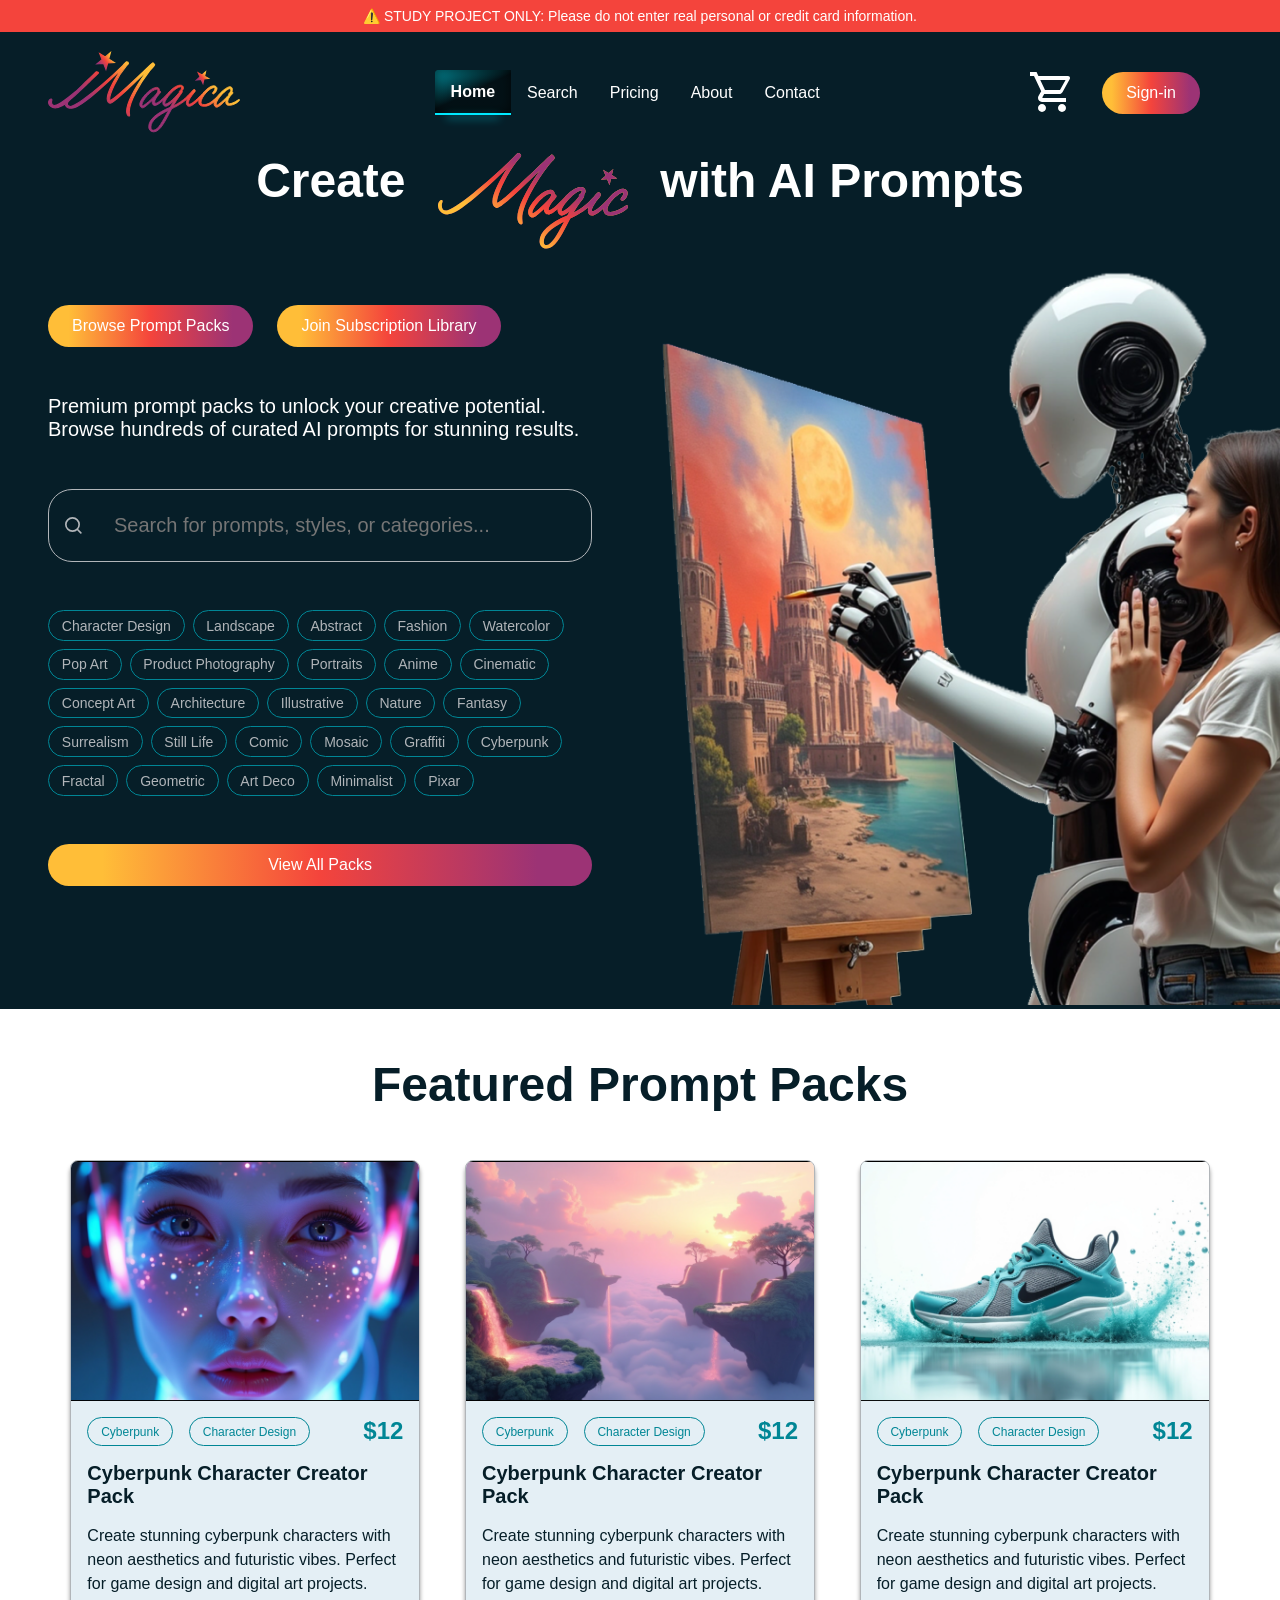
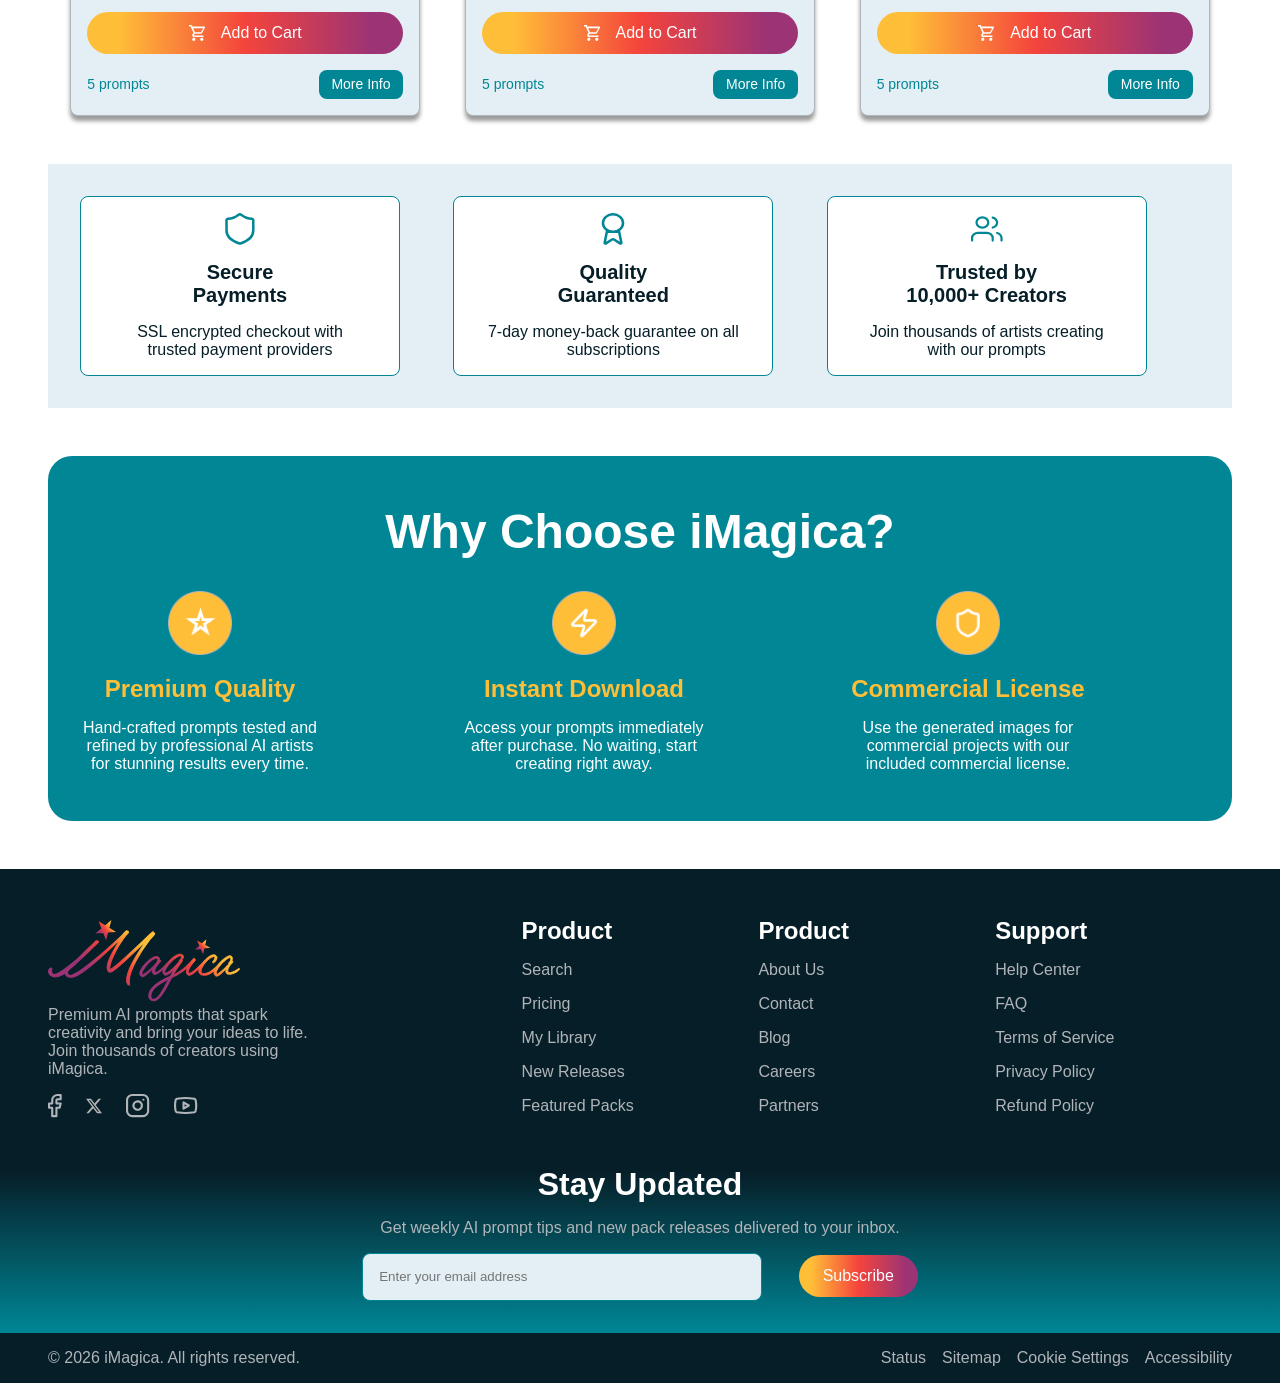
==== commit cac67a78: "Feat: product cart functionality" ====
--- a/index.html
+++ b/index.html
@@ -9,6 +9,9 @@
 </head>
 
 <body>
+  <div class="demoBanner">
+      ⚠️ STUDY PROJECT ONLY: Please do not enter real personal or credit card information.
+  </div>
 
   <header>
     <a href="index.html">
@@ -22,7 +25,10 @@
       <a href="contact.html">Contact</a>
     </nav>
     <div class="rightHeader">
-      <a href="checkoutProduct.html"><img id="headerCart" src="assets/images/headerCart.svg" alt="cart icon"></a>
+      <a href="checkoutProduct.html" class="cartIconContainer">
+        <img class="cartIconMain" src="assets/images/cartIcon.svg" alt="cart icon">
+        <span id="cartCounter" class="cartBadge">0</span>
+      </a>
       <a href="signIn.html"><button class="multiButton">Sign-in</button></a>
     </div>
   </header>
@@ -31,9 +37,12 @@
     <a href="index.html"><img src="assets/images/logo.svg" alt="iMagica Logo" class="mobileLogo"></a>
     <div class="mobileHeaderIcons">
       <div class="rightHeader">
-        <a href="checkoutProduct.html"><img id="headerCart" src="assets/images/headerCart.svg" alt="cart icon"></a>
-      </div>
-      <a href="account.html"><img src="assets/images/profileIcon.svg" alt="Profile"></a>
+        <a href="checkoutProduct.html" class="cartIconContainer">
+          <img class="cartIconMain" src="assets/images/cartIcon.svg" alt="cart icon">
+          <span class="cartBadge">0</span>
+        </a>
+        <a href="account.html"><img src="assets/images/profileIcon.svg" alt="Profile"></a>
+      </div>
     </div>
   </div>
 
@@ -50,21 +59,21 @@
       <img src="assets/images/heroImage.png" alt="Robot with a paintbrush creating art">
     </div>
     <div class="heroBody">
-      <div class="heroContent mobileHeroContent">
-        <div class="heroButtonContainer mobileHeroButtons">
-          <button class="multiButton heroButton">Browse Prompt Packs</button>
-          <button class="multiButton heroButton">Join Subscription Library</button>
+      <div class="heroContent">
+        <div class="heroButtonContainer">
+          <a href="library.html"><button class="multiButton">Browse Prompt Packs</button></a>
+          <a href="plans.html"><button class="multiButton">Join Subscription Library</button></a>
         </div>
         <p id="heroDescription" class="mobileHeroDescription">Premium prompt packs to unlock your creative potential. Browse hundreds of curated AI
           prompts for stunning results.</p>
-        <div class="homeInputSearch mobileHomeInputSearch">
+        <div class="homeInputSearch">
           <img src="assets/images/searchIcon.svg" alt="Search Icon">
-          <input type="text" placeholder="Search for prompts, styles, or categories...">
+          <input type="text" id="homeHeroSearch" placeholder="Search for prompts, styles, or categories...">
         </div>
         <div>
           <div class="styleTagContainer mobileStyleTagContainer">
             <p class="styleTag">Character Design</p>
-            <p class="styleTag">Landscapes</p>
+            <p class="styleTag">Landscape</p>
             <p class="styleTag">Abstract</p>
             <p class="styleTag">Fashion</p>
             <p class="styleTag">Watercolor</p>
@@ -91,7 +100,7 @@
             <p class="styleTag">Pixar</p>
           </div>
         </div>
-        <button class="multiButton">View All Packs</button>
+        <a href="library.html"><button class="homeMultiButton">View All Packs</button></a>
       </div>
       <div id="heroImageContainer">
         <img id="heroImage" src="assets/images/heroImage.png" alt="Robot with a paintbrush creating art">
@@ -316,5 +325,6 @@
     </div>
   </footer>
 </body>
+<script src="js/app.js"></script>
 
 </html>
--- a/css/app.css
+++ b/css/app.css
@@ -23,7 +23,15 @@
 }
 
 .logo {
-  width: 13rem;
+  width: 12rem;
+}
+
+.demoBanner {
+  background: #F4443C;
+  color: #ffffff;
+  text-align: center;
+  padding: 0.5rem;
+  font-size: 0.875rem;
 }
 
 .navbar {
@@ -80,8 +88,6 @@
   border: none;
   padding: 12px 24px;
   font-size: 16px;
-  font-family: "Lexend Deca", Helvetica;
-  font-weight: 400;
   color: #ffffff;
   cursor: pointer; 
   white-space: nowrap;
@@ -92,6 +98,23 @@
   color: #061e28ac;
 }
 
+.homeMultiButton {
+  background: linear-gradient(90deg, rgba(255, 190, 56, 1) 10%, rgba(244, 68, 60, 1) 50%, rgba(156, 51, 117, 1) 90%);
+  border-radius: 24px;
+  border: none;
+  padding: 12px 24px;
+  font-size: 16px;
+  color: #ffffff;
+  cursor: pointer; 
+  white-space: nowrap;
+  width: 100%;
+}
+
+.homeMultiButton:hover {
+  background: linear-gradient(90deg, rgba(255, 189, 56, 0.7) 20%, rgba(244, 69, 60, 0.7) 50%, rgba(156, 51, 118, 0.7) 80%);
+  color: #061e28ac;
+}
+
 .rightHeader { 
   display: flex;
   gap: 2rem;
@@ -101,6 +124,44 @@
 #headerCart {
   width: 3rem;
   height: 3rem;
+}
+
+.cartIconContainer {
+  position: relative;
+  display: inline-block;
+  text-decoration: none;
+}
+
+.cartIconMain {
+  width: 2.5rem;
+  height: 2.5em;
+  display: block;
+}
+
+.cartBadge {
+  position: absolute;
+  top: -7px;
+  right: -4px;
+  background-color: #F4443C;
+  color: #ffffff !important; 
+  font-size: 0.8rem;
+  font-weight: 700;
+  width: 1.5rem;
+  height: 1.5rem;
+  border-radius: 50%;
+  border: 2px solid #061e28;
+  display: none;
+  align-items: center;
+  justify-content: center;
+  line-height: 1;
+  text-align: center;
+  padding: 0;
+  overflow: hidden;
+  z-index: 10;   
+}
+
+.cartBadge.show {
+  display: flex;
 }
 
 footer {
@@ -208,9 +269,9 @@
   justify-content: center;
   gap: 2rem;
   color: #ffffff;
-  font-size: 2.5rem;
-  font-weight: 600;
-  margin: 0 3rem;
+  font-size: 2rem;
+  font-weight: 600;
+  margin: 0 2rem;
 }
 
 .magicContainer {
@@ -221,14 +282,14 @@
 #magicBase {
   top: 0;
   left: 0;
-  height: 7rem;
+  height: 6rem;
 }
 
 #magicOverlay {
   position: absolute;
   top: 0;
   left: 0;
-  height: 7rem;
+  height: 6rem;
   animation: magic-fade 2s ease-in-out infinite;
 }
 
@@ -306,6 +367,8 @@
   padding: 0.4rem 0.8rem;
   font-size: 0.875rem;
   color: #b1b5b9;
+  cursor: pointer;
+  transition: all 0.2s ease;
 }
 
 .styleTag:hover {
@@ -322,10 +385,8 @@
 }
 
 #featuredPacksContainer {
-  display: flex; 
-  flex-wrap: wrap;
-  justify-content: center;
-  gap: 1rem;
+  display: grid; 
+  grid-template-columns: repeat(auto-fit, minmax(300px, 1fr));
 }
 
 .packCard {
@@ -334,10 +395,8 @@
   border: #b1b5b9 1px solid;
   border-radius: 8px;
   box-shadow: 0 5px 4px rgba(0, 0, 0, 0.4);
-  width: 100%;
-  max-width: 400px;
-  min-width: 300px;
   overflow: hidden;
+  max-width: 350px;
   background: #e4eff5;
   margin: 0 auto;
 }
@@ -395,6 +454,14 @@
   font-size: 0.75rem;
   color: #008695;
   align-content: center;
+  cursor: pointer;
+  transition: all 0.2s ease;
+}
+
+.cardTag:hover {
+  background-color: #008695;
+  color: #ffffff !important;
+  border-color: #008695;
 }
 
 .promptCount {
@@ -448,9 +515,8 @@
 } 
 
 #trustSection {
-  display: flex;
-  flex-wrap: wrap;
-  gap: 2rem;
+  display: grid;
+  grid-template-columns: repeat(auto-fit, minmax(250px, 1fr));
   align-items: center;
   padding: 2rem;
   background: #e4eff5;
@@ -465,7 +531,7 @@
   width: 20rem;
   border: #008695 1px solid;
   border-radius: 8px;
-  padding: 2rem 3rem;
+  padding: 1rem 2rem;
   background: #ffffff;
   text-align: center;
 }
@@ -488,7 +554,6 @@
 
 #whySection {
   background: #008695;
-  width: 90%;
   max-width: 1200px;
   margin: 3rem auto;
   padding: 3rem 2rem;
@@ -503,11 +568,9 @@
 }
 
 .whyContent {
-  display: flex;
-  flex-wrap: wrap;
-  flex-direction: row;
-  justify-content: space-around;
-  align-items: flex-start;
+  display: grid;
+  grid-template-columns: repeat(auto-fit, minmax(250px, 1fr));
+  gap: 2rem;
   margin-top: 2rem;
   gap: 2rem;
 }
@@ -1541,8 +1604,13 @@
   color: #061e28;
   border: #008695 1px solid;
   border-radius: 24px;
-  padding: 2rem;
-  text-align: left;
+  padding: 2rem 1rem 1rem 2rem;
+  text-align: left;
+  margin-bottom: 2rem;
+}
+
+#cartItemsList {
+  margin-top: 2rem;
 }
 
 #planPrice {
@@ -1583,6 +1651,7 @@
   justify-content: space-between;
   gap: 4px;
   font-weight: 600;
+  margin-bottom: 2rem;
 }
 
 #guaranteeContainer {
@@ -1637,6 +1706,11 @@
   border: 1px solid #008695;
   border-radius: 24px;
   text-align: left;
+}
+
+#guaranteeContainer, 
+.secureCheckoutNote {
+  margin-top: auto; 
 }
 
 #saveTag { 
@@ -1720,6 +1794,13 @@
 .productSummary {
   display: flex;
   gap: 1rem;
+  margin-bottom: 1.5rem;
+  padding-bottom: 1rem;
+  border-bottom: 1px solid #008695;
+}
+
+.productSummary:last-of-type {
+  border-bottom: none;
 }
 
 #downloadMessage {
@@ -1882,7 +1963,7 @@
   gap: 1rem;
   border: #b1b5b9 1px solid;
   border-radius: 24px;
-  padding: 0.75rem 1rem;
+  padding: 0.5rem 1rem;
   width: 100%;
 }
 
@@ -1891,6 +1972,102 @@
   width: 100%;
   font-size: 1.25rem;
   background: transparent;
+  color: #ffffff;
+  outline: none;
+}
+
+.homeInputSearch:focus-within {
+  border-color: #00e9ff;
+  box-shadow: 0 0 8px rgba(0, 233, 255, 0.3);
+}
+
+.searchSortContainer {
+  display: flex;
+  justify-content: space-between;
+  align-items: center;
+  max-width: 1250px;
+  margin: 0 auto 2rem auto;
+  padding: 0 1rem;
+  gap: 2rem;
+}
+
+.searchWrapper {
+  display: flex;
+  align-items: center;
+  gap: 1rem;
+  border: #b1b5b9 1px solid;
+  border-radius: 24px;
+  padding: 0.8rem 1.5rem;
+  flex: 2;
+  background: #ffffff;
+}
+
+.searchWrapper input {
+  border: none;
+  width: 100%;
+  font-size: 1rem;
+  outline: none;
+}
+
+.sortWrapper {
+  flex: 1;
+  display: flex;
+  align-items: center;
+  gap: 1rem;
+  justify-content: flex-end;
+}
+
+#sortPacks {
+  padding: 0.8rem;
+  border-radius: 8px;
+  border: 1px solid #008695;
+  background: #ffffff;
+  cursor: pointer;
+}
+
+.v2-note {
+  text-align: center;
+  color: #b1b5b9;
+  margin: 4rem 0;
+  font-style: italic;
+}
+
+/* --- Animation Keyframes --- */
+@keyframes fadeInCard {
+  from { opacity: 0; transform: translateY(10px); }
+  to { opacity: 1; transform: translateY(0); }
+}
+
+/* The class we will trigger with JS */
+.fadeIn {
+  animation: fadeInCard 0.4s ease-out forwards;
+}
+
+#noResultsMessage {
+  flex-direction: column;
+  align-items: center;
+  justify-content: center;
+  padding: 4rem 2rem;
+  text-align: center;
+  gap: 1.5rem;
+  color: #061e28;
+  width: 100%;
+}
+
+.noResultsIcon {
+  width: 4rem;
+  opacity: 0.3;
+  filter: grayscale(1);
+}
+
+#noResultsMessage h2 {
+  font-size: 2rem;
+  font-weight: 600;
+}
+
+#noResultsMessage p {
+  color: #b1b5b9;
+  max-width: 400px;
 }
 
 /* --- Hide Mobile UI by default --- */
@@ -1904,8 +2081,12 @@
     display: none;
   }
 
+  .packCard {
+    max-width: 100%; 
+  }
+
   .libraryGrid {
-    grid-template-columns: 1fr 1fr;
+    grid-template-columns: repeat(2, 1fr);
     gap: 2rem;
     margin-bottom: 3rem;
   }
@@ -2238,4 +2419,14 @@
     font-size: 1rem;
   }
 
+  .searchSortContainer {
+    flex-direction: column;
+    gap: 1rem;
+  }
+  .searchWrapper, .sortWrapper { 
+    width: 100%; 
+    justify-content: center; 
+  }
+
+
 }
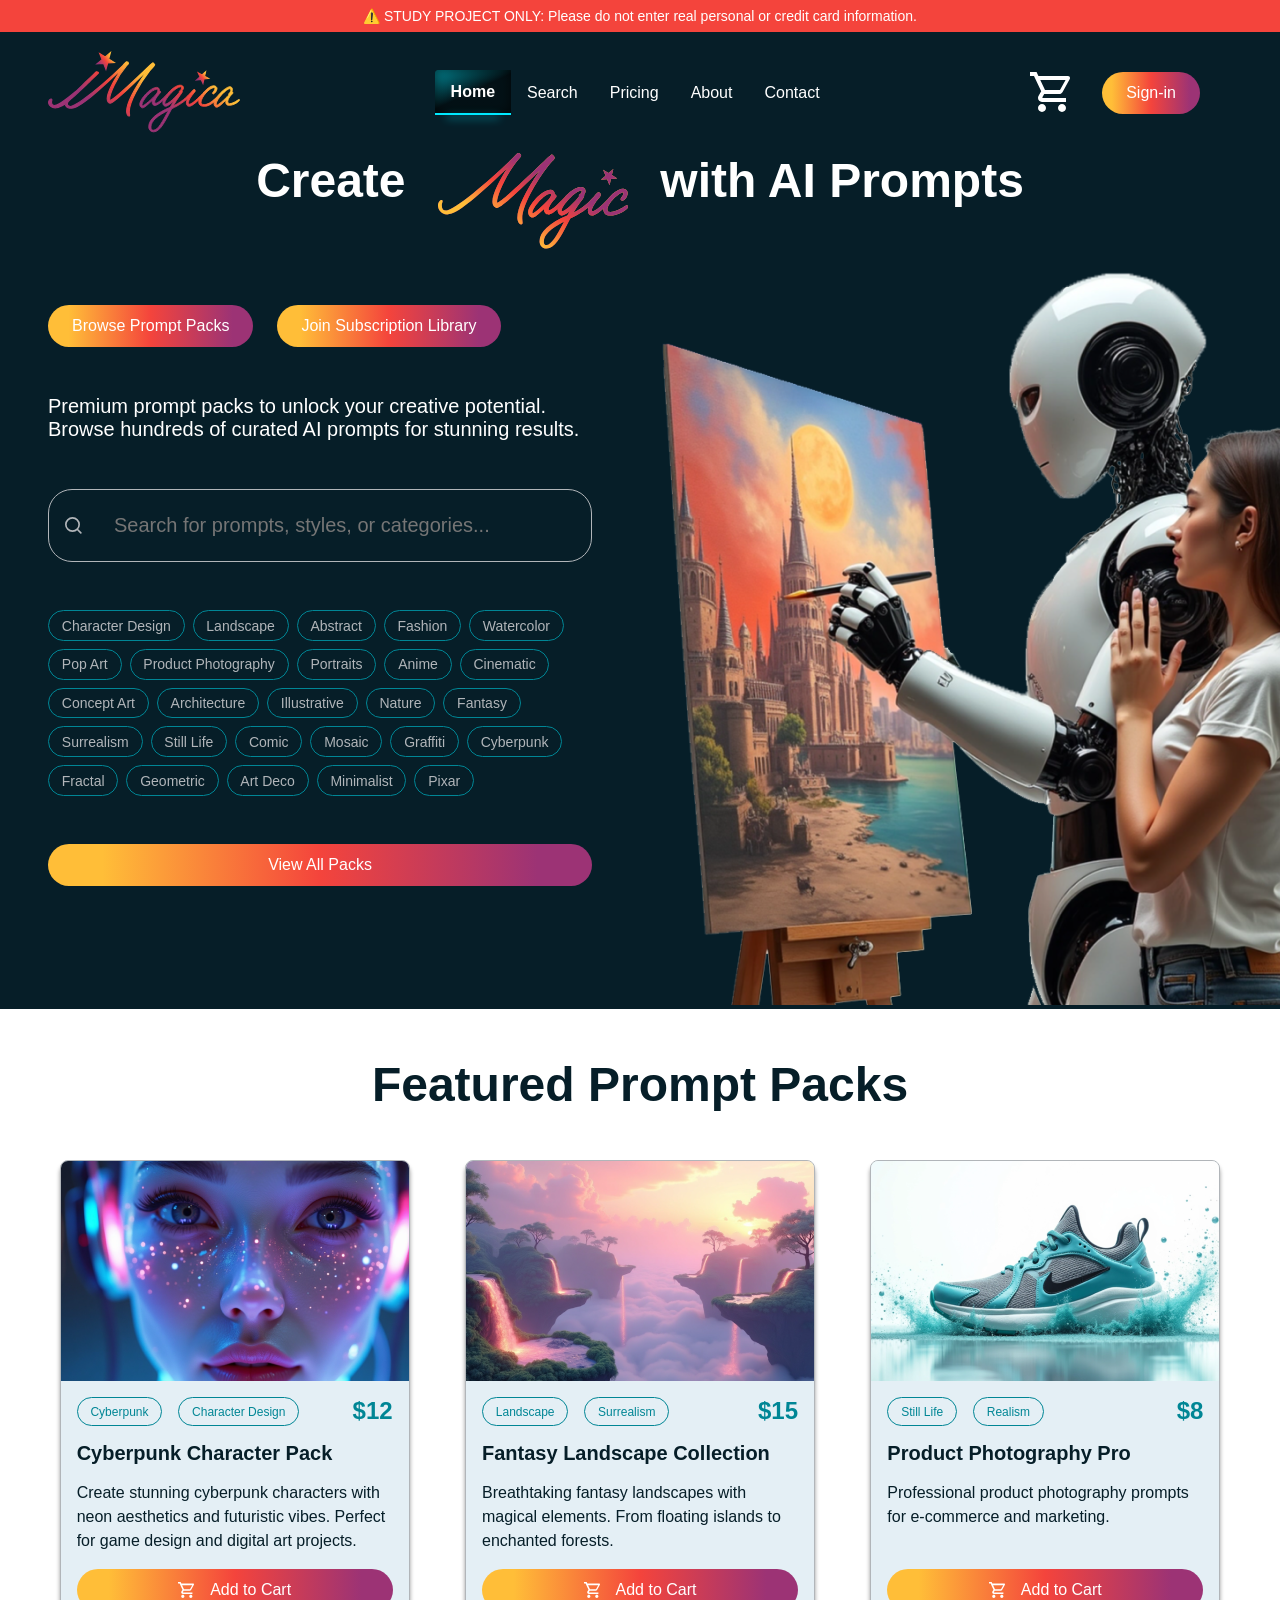
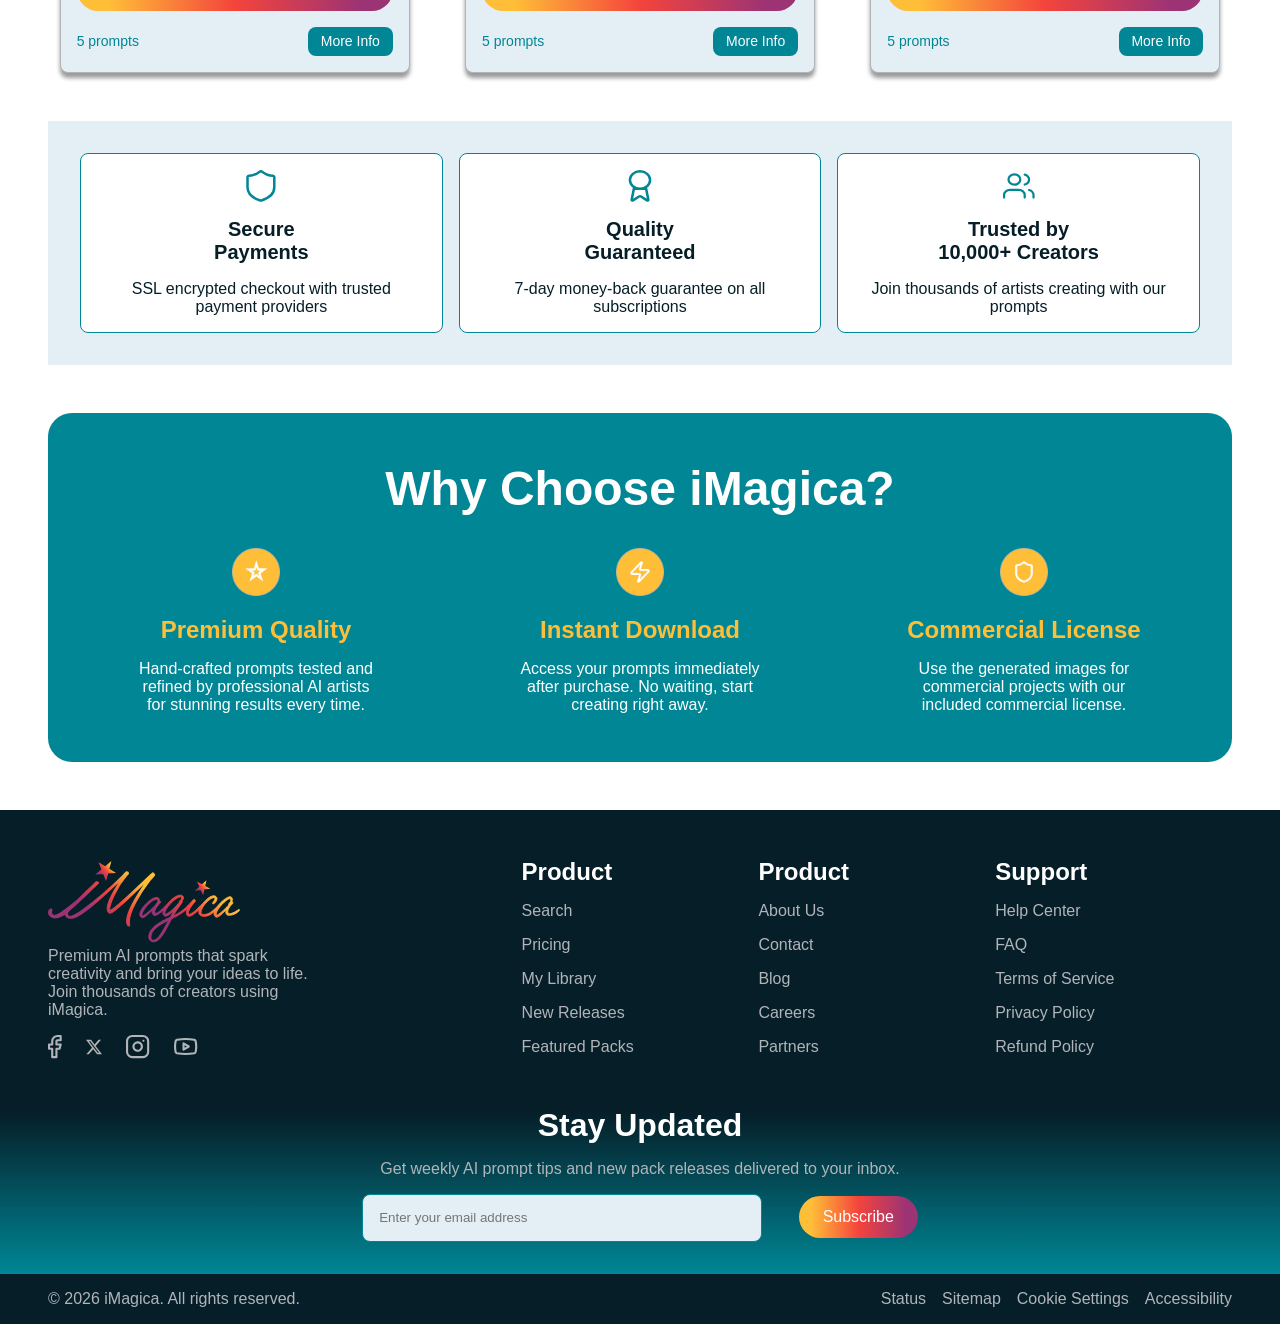
==== commit 6858051e: "Feat: product pages and cart functionality" ====
--- a/index.html
+++ b/index.html
@@ -112,82 +112,86 @@
     <section id="featuredSection">
       <h2 class="sectionHeading">Featured Prompt Packs</h2>
       <div id="featuredPacksContainer">
-        <div class="packCard">
-          <div class="cardImageContainer">
-            <img class="cardImage" src="assets/images/homeProduct1.png" alt="Cyberpunk Character Creator Pack Image">
-          </div>
-          <div class="cardContent">
-            <div class="cardLine1">
-              <div class="cardTags">
-                <p class="cardTag">Cyberpunk</p>
-                <p class="cardTag">Character Design</p>
+        <div class="packCard" dataPrice="12" dataTitle="Cyberpunk Character Pack" dataTags="Cyberpunk, Character Design">
+            <div class="cardImageContainer">
+              <img class="cardImage" src="assets/images/homeProduct1.png" alt="Cyberpunk Pack">
+            </div>
+            <div class="cardContent">
+              <div class="cardLine1">
+                <div class="cardTags">
+                  <p class="cardTag">Cyberpunk</p>
+                  <p class="cardTag">Character Design</p>
+                </div>
+                <p class="cardPrice">$12</p>
               </div>
-              <p class="cardPrice">$12</p>
+              <h3 class="cardTitle">Cyberpunk Character Pack</h3>
+              <p class="cardDescription">Create stunning cyberpunk characters with neon aesthetics and futuristic vibes.
+                Perfect for game design and digital art projects.</p>
+              <button class="multiButton cardButton addToCartBtn" 
+                      dataName="Cyberpunk Character Pack" 
+                      dataPrice="12"
+                      dataImage="assets/images/homeProduct1.png">
+                <img class="cardButtonIcon" src="assets/images/cartIcon.svg" alt=""> Add to Cart
+              </button>
+              <div class="cardLastLine">
+                <p class="promptCount">5 prompts</p>
+                <a href="productDetails.html?id=cyberpunkCharacter" class="cardMoreInfo">More Info</a>
+              </div>
             </div>
-            <h3 class="cardTitle">Cyberpunk Character Creator Pack</h3>
-            <p class="cardDescription">Create stunning cyberpunk characters with neon aesthetics and futuristic vibes.
-              Perfect for game design and digital art projects.</p>
-            <button class="multiButton cardButton">
-              <img class="cardButtonIcon" src="assets/images/cartIcon.svg" alt="Add to Cart Icon">
-              Add to Cart
-            </button>
-            <div class="cardLastLine">
-              <p class="promptCount">5 prompts</p>
-              <p class="cardMoreInfo">More Info</p>
+          </div>
+        
+
+        <div class="packCard" dataPrice="15" dataTitle="Fantasy Landscape Collection" dataTags="Landscape, Surrealism">
+        <div class="cardImageContainer">
+          <img class="cardImage" src="assets/images/homeProduct2.png" alt="Cyberpunk Pack">
+        </div>
+        <div class="cardContent">
+          <div class="cardLine1">
+            <div class="cardTags">
+              <p class="cardTag">Landscape</p>
+              <p class="cardTag">Surrealism</p>
             </div>
-          </div>
-        </div>
-
-        <div class="packCard">
-          <div class="cardImageContainer">
-            <img class="cardImage" src="assets/images/homeProduct2.png" alt="Cyberpunk Character Creator Pack Image">
-          </div>
-          <div class="cardContent">
-            <div class="cardLine1">
-              <div class="cardTags">
-                <p class="cardTag">Cyberpunk</p>
-                <p class="cardTag">Character Design</p>
-              </div>
-              <p class="cardPrice">$12</p>
+            <p class="cardPrice">$15</p>
+          </div>
+          <h3 class="cardTitle">Fantasy Landscape Collection</h3>
+          <p class="cardDescription">Breathtaking fantasy landscapes with magical elements. From floating islands to
+            enchanted forests. </p>
+          <button class="multiButton cardButton addToCartBtn" 
+                  dataName="Fantasy Landscape Collection" 
+                  dataPrice="15"
+                  dataImage="assets/images/homeProduct2.png">
+            <img class="cardButtonIcon" src="assets/images/cartIcon.svg" alt=""> Add to Cart
+          </button>
+          <div class="cardLastLine">
+            <p class="promptCount">5 prompts</p>
+            <a href="productDetails.html?id=fantasyLandscape" class="cardMoreInfo">More Info</a>
+          </div>
+        </div>
+      </div>
+
+        <div class="packCard" dataPrice="8" dataTitle="Product Photography Pro" dataTags="Still Life, Realism">
+        <div class="cardImageContainer">
+          <img class="cardImage" src="assets/images/homeProduct3.png" alt="Cyberpunk Pack">
+        </div>
+        <div class="cardContent">
+          <div class="cardLine1">
+            <div class="cardTags">
+              <p class="cardTag">Still Life</p>
+              <p class="cardTag">Realism</p>
             </div>
-            <h3 class="cardTitle">Cyberpunk Character Creator Pack</h3>
-            <p class="cardDescription">Create stunning cyberpunk characters with neon aesthetics and futuristic vibes.
-              Perfect for game design and digital art projects.</p>
-            <button class="multiButton cardButton">
-              <img class="cardButtonIcon" src="assets/images/cartIcon.svg" alt="Add to Cart Icon">
-              Add to Cart</button>
-            <div class="cardLastLine">
-              <p class="promptCount">5 prompts</p>
-              <p class="cardMoreInfo">More Info</p>
-            </div>
-          </div>
-        </div>
-
-        <div class="packCard">
-          <div class="cardImageContainer">
-            <img class="cardImage" src="assets/images/homeProduct3.png" alt="Cyberpunk Character Creator Pack Image">
-          </div>
-          <div class="cardContent">
-            <div class="cardLine1">
-              <div class="cardTags">
-                <p class="cardTag">Cyberpunk</p>
-                <p class="cardTag">Character Design</p>
-              </div>
-              <div class="cardPrice">
-                <p>$12</p>
-              </div>
-
-            </div>
-            <h3 class="cardTitle">Cyberpunk Character Creator Pack</h3>
-            <p class="cardDescription">Create stunning cyberpunk characters with neon aesthetics and futuristic vibes.
-              Perfect for game design and digital art projects.</p>
-            <button class="multiButton cardButton">
-              <img class="cardButtonIcon" src="assets/images/cartIcon.svg" alt="Add to Cart Icon">
-              Add to Cart</button>
-            <div class="cardLastLine">
-              <p class="promptCount">5 prompts</p>
-              <p class="cardMoreInfo">More Info</p>
-            </div>
+            <p class="cardPrice">$8</p>
+          </div>
+          <h3 class="cardTitle">Product Photography Pro</h3>
+          <p class="cardDescription">Professional product photography prompts for e-commerce and marketing.</p>
+          <button class="multiButton cardButton addToCartBtn" 
+                  dataName="Product Photography Pro" 
+                  dataPrice="8"
+                  dataImage="assets/images/homeProduct3.png">
+            <img class="cardButtonIcon" src="assets/images/cartIcon.svg" alt=""> Add to Cart
+          </button>
+          <div class="cardLastLine">
+            <p class="promptCount">5 prompts</p>
+            <a href="productDetails.html?id=productPhotography" class="cardMoreInfo">More Info</a>
           </div>
         </div>
       </div>
--- a/css/app.css
+++ b/css/app.css
@@ -91,6 +91,7 @@
   color: #ffffff;
   cursor: pointer; 
   white-space: nowrap;
+  text-decoration: none;
 }
 
 .multiButton:hover {
@@ -387,6 +388,7 @@
 #featuredPacksContainer {
   display: grid; 
   grid-template-columns: repeat(auto-fit, minmax(300px, 1fr));
+  gap: 2rem;
 }
 
 .packCard {
@@ -418,12 +420,13 @@
   background: transparent; 
   border: none;          
   outline: none;
-}
-
-.cardImage {
+  margin: -1rem;
+}
+
+#cardImage {
   display: block;
   width: 100%;
-  height: 15rem;
+  height: 100%;
   object-fit: cover;
   border: none;
   outline: none;
@@ -477,6 +480,7 @@
   border-radius: 8px;
   padding: 0.4rem 0.8rem;
   width: fit-content;
+  text-decoration: none;
 }
 
 .cardLastLine {
@@ -517,6 +521,7 @@
 #trustSection {
   display: grid;
   grid-template-columns: repeat(auto-fit, minmax(250px, 1fr));
+  gap: 1rem;
   align-items: center;
   padding: 2rem;
   background: #e4eff5;
@@ -528,12 +533,13 @@
   flex-direction: column;
   gap: 1rem;
   align-items: center;
-  width: 20rem;
+  width: auto;
   border: #008695 1px solid;
   border-radius: 8px;
   padding: 1rem 2rem;
   background: #ffffff;
   text-align: center;
+  height: 100%;
 }
 
 .trustIcon {
@@ -572,7 +578,8 @@
   grid-template-columns: repeat(auto-fit, minmax(250px, 1fr));
   gap: 2rem;
   margin-top: 2rem;
-  gap: 2rem;
+  justify-content: center;
+  place-items: center;
 }
 
 .whyTitle {
@@ -588,6 +595,7 @@
   align-items: center;
   max-width: 15rem;
   text-align: center;
+  align-content: center;
 }
 
 .whyDescription {
@@ -596,8 +604,8 @@
 }
 
 .whyIcon {
-  width: 4rem;
-  height: 4rem;
+  width: 3rem;
+  height: 3rem;
 }
 
 #featuredSection {
@@ -655,6 +663,15 @@
   max-width: 1200px;
   background: #e4eff5;
   box-shadow: 0 5px 4px rgba(0, 0, 0, 0.4);
+  align-self: center;
+  justify-content: center;
+}
+
+.blueContainer a {
+  display: flex;
+  justify-content: center;
+  text-decoration: none;
+  width: 100%; 
 }
 
 .blueContainerHeader {
@@ -814,28 +831,48 @@
 
 .productDetailsContainer {
   display: flex;
-  gap: 2rem;
+  align-items: flex-start;
+  gap: 4rem;
   max-width: 1200px;
   margin: 3rem auto;
   color: #061e28;
+  justify-content: center;
 }
 
 .productImageContainer {
-  display: grid;
-  grid-template-rows: 3.4fr 1fr;
-  width: 50%;
-}
-
-.mainImage {
+  display: flex;
+  flex-direction: column;
+  width: 45%;
+  gap: 1.5rem;
+  padding: 1.5rem;
+  border-radius: 24px;
+  background: #e4eff5;
+  border: #008695 1px solid;
+}
+
+#mainProdImg {
+  width: 100%;
+  height: 400px;
   object-fit: cover;
   border-radius: 8px;
+  aspect-ratio: 3 / 2;
 }
 
 .thumbnailGrid {
-  display: flex;
-  justify-content: space-between;
-  gap: auto;
+  display: grid;
+  grid-template-columns: repeat(3, 1fr);
+  gap: 1rem;
+}
+
+.thumbnailImg {
   width: 100%;
+  aspect-ratio: 1 / 1;
+  object-fit: cover;
+  border-radius: 8px;
+}
+
+.thumbnailImg:hover {
+  border-color: #008695; 
 }
 
 .ratings {
@@ -918,11 +955,13 @@
   flex-direction: column;
   justify-content: space-between;
   margin-left: 2rem;
+  gap: 1rem;
+  width: 50%;
 }
 
 .productHeading {
   color: #061e28;
-  font-size: 3rem;
+  font-size: 2.5rem;
   font-weight: 600;
 }
 
@@ -952,6 +991,17 @@
   border: #008695 1px solid;
   border-radius: 8px;
   padding: 1rem;
+  margin-bottom: 1rem;
+}
+
+.promptItemContainer {
+  display: flex;
+  justify-content: space-between;
+  align-items: center;
+  background: #e4eff5;
+  border: #008695 1px solid;
+  border-radius: 8px;
+  padding: 1rem;
 }
 
 .unlimitedCTAContainer {
@@ -967,12 +1017,6 @@
   margin: 3rem auto;
 }
 
-#accountMain {
-  background: #ffffff;
-  max-width: 1200px;  
-  margin: 3rem 3rem;
-}
-
 .accountHeading {
   color: #061e28;
   font-size: 3rem;
@@ -993,7 +1037,6 @@
   color: #ffffff;
   border-radius: 24px;
   padding: 3rem;
-  max-width: 1200px;
   margin: 3rem auto;
 }
 
@@ -1007,7 +1050,6 @@
 .accountSummaryContainer {
   display: flex;
   justify-content: space-between;
-  max-width: 1200px;
   margin: 3rem auto;
 }
 
@@ -1049,6 +1091,7 @@
   border-radius: 24px;
   padding: 3rem;
   margin-top: 3rem;
+  margin-bottom: 8rem;
 }
 
 .purchasedCardContainer {
@@ -1187,6 +1230,7 @@
   border: #008695 1px solid;
   border-radius: 24px;
   padding: 3rem;
+  text-align: center;
 }
 
 .supportContainer h2 {
@@ -1202,6 +1246,7 @@
   border: none;
   border-radius: 8px;
   padding: 1rem 2rem;
+  align-self: center;
 }
 
 #faqHeading {
@@ -1224,14 +1269,53 @@
 }
 
 .faqItem {
+  border: 1px solid #008695;
+  border-radius: 8px;
+  margin-bottom: 1rem;
+  background: #e4eff5;
+  overflow: hidden; /* Clips the answer when closed */
+  transition: all 0.3s ease;
+}
+
+.faqHeader {
+  padding: 1.5rem;
   display: flex;
   justify-content: space-between;
-  background: #e4eff5;
-  border: #008695 1px solid;
-  border-radius: 8px;
-  padding: 1rem;
-  align-items: center;
-  margin: 1rem 0;
+  align-items: center;
+  cursor: pointer;
+}
+
+.faqHeader h3 {
+  font-size: 1.1rem;
+  color: #061e28;
+  margin: 0;
+}
+
+.faqAnswer {
+  max-height: 0; /* Hidden by default */
+  padding: 0 1.5rem;
+  transition: all 0.4s cubic-bezier(0, 1, 0.5, 1);
+  background: #ffffff;
+}
+
+.faqAnswer p {
+  padding: 1rem 0 1.5rem 0;
+  color: #4a5568;
+  line-height: 1.6;
+}
+
+/* Active State Styles */
+.faqItem.active {
+  border-color: #ffbe38; /* Highlight the border when open */
+}
+
+.faqItem.active .faqAnswer {
+  max-height: 200px; /* Big enough to show content */
+}
+
+.faqItem.active .arrow {
+  transform: rotate(-135deg); /* Flips arrow up */
+  margin-top: 6px;
 }
 
 .down {
@@ -1288,6 +1372,9 @@
   border: #008695 1px solid;
   border-radius: 24px;
   padding: 3rem;
+  transform: scale(1.05);
+  box-shadow: 0 10px 30px rgba(0, 134, 149, 0.2);
+  z-index: 2;
 }
 
 .bluePlanCard {
@@ -1316,6 +1403,7 @@
   font-size: 4rem;
   font-weight: 700;
   color: inherit; 
+  margin-top: 1rem;
 }
 
 .customBullets1, .customBullets2, .customDownloadBullets {
@@ -1441,6 +1529,7 @@
   padding: 1rem 2rem;
   font-size: 1.25rem;
   align-self: center;
+  width: 100%;
 }
 
 #individualPacks {
@@ -1657,16 +1746,22 @@
 #guaranteeContainer {
   display: flex;
   flex-direction: column;
-  gap: 1rem;
-  align-items: ;
+  gap: 2rem;
+  align-items: center;
   background: #e4eff5;
   border: #008695 1px solid;
   border-radius: 24px;
   padding: 2rem;
   max-width: 1200px;
   margin: 3rem auto;
-  text-align: left;
+  text-align: center;
   width: 100%;
+}
+
+#guaranteeContainer h3 {
+  color: #008695;
+  font-size: 1.5rem;
+  font-weight: 600;
 }
 
 #checkoutFormHeading {
@@ -1720,6 +1815,7 @@
   padding: 0.5rem 1rem; 
   width: fit-content; 
   margin-top: 0.5rem;
+  font-size: 0.8rem;
 }
 
 .inputGroup { 
@@ -1797,10 +1893,26 @@
   margin-bottom: 1.5rem;
   padding-bottom: 1rem;
   border-bottom: 1px solid #008695;
+  transition: opacity 0.3s ease;
 }
 
 .productSummary:last-of-type {
   border-bottom: none;
+}
+
+.removeItem {
+    background: none;
+    border: none;
+    color: #a0aec0; /* Soft grey */
+    font-size: 1.5rem;
+    cursor: pointer;
+    line-height: 1;
+    padding: 0 5px;
+    transition: color 0.2s ease;
+}
+
+.removeItem:hover {
+    color: #e53e3e; /* Red on hover */
 }
 
 #downloadMessage {
@@ -2070,16 +2182,139 @@
   max-width: 400px;
 }
 
+.successMain {
+    display: flex;
+    align-items: center;
+    justify-content: center;
+    min-height: 100vh;
+    background: radial-gradient(circle at top right, #061e28, #008695);
+    padding: 2rem;
+}
+
+.successCard {
+    background: rgba(255, 255, 255, 0.95);
+    backdrop-filter: blur(10px);
+    border-radius: 32px;
+    padding: 4rem;
+    text-align: center;
+    max-width: 600px;
+    box-shadow: 0 20px 40px rgba(0,0,0,0.3);
+    border: 1px solid rgba(255,255,255,0.3);
+}
+
+.successCard.subscriptionSuccess {
+    border: 3px solid #ffbe38; 
+}
+
+.successIconContainer {
+    width: 100px;
+    height: 100px;
+    background: linear-gradient(135deg, #008695, #00e9ff);
+    border-radius: 50%;
+    display: flex;
+    align-items: center;
+    justify-content: center;
+    margin: 0 auto 2rem auto;
+    box-shadow: 0 10px 20px rgba(0, 134, 149, 0.4);
+}
+
+.successIconContainer img {
+    width: 50px;
+    filter: brightness(0) invert(1);
+}
+
+.successCard h1 {
+    color: #061e28;
+    font-size: 2.5rem;
+    margin-bottom: 1rem;
+}
+
+.successCard p {
+    color: #4a5568;
+    font-size: 1.1rem;
+    line-height: 1.6;
+}
+
+.successActions {
+    margin-top: 3rem;
+    display: flex;
+    gap: 1rem;
+    justify-content: center;
+}
+
+.secondaryBtn {
+    background: transparent;
+    border: 2px solid #008695;
+    color: #008695;
+    padding: 12px 24px;
+    border-radius: 24px;
+    text-decoration: none;
+    font-weight: 600;
+    transition: all 0.3s ease;
+}
+
+.secondaryBtn:hover {
+    background: #e4eff5;
+}
+
+.nextSteps {
+    text-align: left;
+    margin: 2rem 0;
+    display: flex;
+    flex-direction: column;
+    gap: 1rem;
+}
+
+.step {
+    display: flex;
+    align-items: center;
+    gap: 1rem;
+}
+
+.step span {
+    background: #008695;
+    color: white;
+    width: 24px;
+    height: 24px;
+    border-radius: 50%;
+    display: flex;
+    align-items: center;
+    justify-content: center;
+    font-size: 0.8rem;
+    font-weight: bold;
+}
+
+.successActions {
+    display: flex;
+    flex-direction: column;
+    gap: 1rem;
+}
+
+.secondaryLink {
+    color: #008695;
+    text-decoration: none;
+    font-size: 0.9rem;
+}
+
+.planLink {
+  text-decoration: none;
+  width: 100%;
+  display: flex;
+  justify-content: center;
+  margin-top: auto; 
+}
+
+.planBtn {
+  width: 100%; 
+  max-width: 250px;
+}
+
 /* --- Hide Mobile UI by default --- */
 .mobileHeader, .mobileNav, #mobileHeroImage, #mobileImageContainer, .mobileProductDetailsContainer {
   display: none;
 }
 
 @media (min-width: 850px) and (max-width: 1150px) {
-
-  .productDetailsContainer {
-    display: none;
-  }
 
   .packCard {
     max-width: 100%; 
@@ -2091,34 +2326,37 @@
     margin-bottom: 3rem;
   }
 
-  .mobileProductDetailsContainer {
-    display: flex;
+  .productDetailsContainer {
     flex-direction: column;
-    gap: 2rem;
-    max-width: 1200px;
-    margin: 3rem auto;
-  }
-
-  .mobileProductHeading {
-    display: flex;
-    flex-direction: column;
-    gap: 1rem;
-    margin-bottom: 2rem;
-  }
-
-  .productImageContainer {
-    display: flex;
-    gap: 1rem;
+    margin: 1rem auto;
+    padding: 0 1rem;
+  }
+
+  .productImageContainer, .productInfo {
+    width: 100%;
+    margin-left: 0;
+  }
+  
+  .includedPromptsContainer h3 {
+    text-align: center;
+    font-size: 1.5rem;
   }
 
   .thumbnailGrid {
     display: flex;
-    flex-direction: column;
-  }
+    justify-content: space-between;
+  }
+
+  .thumbnailImg {
+    width: 30%;
+    height: auto;
+    object-fit: cover;
+  }
+
 }
 
 @media (max-width: 849px) {
-  header, footer, #heroImageContainer, .productDetailsContainer { 
+  header, footer, #heroImageContainer { 
     display: none;
   }
 
@@ -2240,9 +2478,6 @@
     margin-top: 0;
   }
 
-  .trustBadge {
-    width: 400px
-  }
 
   #whySection {
     margin-bottom: 8rem;
@@ -2255,6 +2490,11 @@
   .bluePlanCard, .whitePlanCard {
     width: 100%;
     max-width: 500px;
+  }
+
+  .whitePlanCard {
+    transform: scale(1); 
+    margin: 1rem 0;
   }
 
   #aboutTitle1, #aboutTitle2 {
@@ -2378,25 +2618,7 @@
     margin: 1rem auto;
   }
 
-  .mobileProductHeading {
-    display: flex;
-    flex-direction: column;
-    gap: 1rem;
-    margin-bottom: 1rem;
-  }
-
-  .productImageContainer {
-    display: flex;
-    flex-direction: column;
-    gap: 1rem;
-  }
-
-  .thumbnailGrid {
-    display: flex;
-    gap: 1.3rem;
-  }
-
-   .subscriptionFormContainer {
+  .subscriptionFormContainer {
     flex-direction: column;
     gap: 2rem;
     font-size: larger;
@@ -2428,5 +2650,34 @@
     justify-content: center; 
   }
 
+  .productDetailsContainer {
+    flex-direction: column;
+    margin: 1rem auto;
+    padding: 0 1rem;
+  }
+
+  .productImageContainer, .productInfo {
+    width: 100%;
+    margin-left: 0;
+  }
+
+  #mainProdImg {
+    height: 300px;
+  }
+
+  .thumbnailGrid {
+    display: flex;
+    justify-content: space-between;
+  }
+
+  .thumbnailImg {
+    width: 30%;
+    height: auto;
+  }
+  
+  .includedPromptsContainer h3 {
+    text-align: center;
+    font-size: 1.5rem;
+  }
 
 }
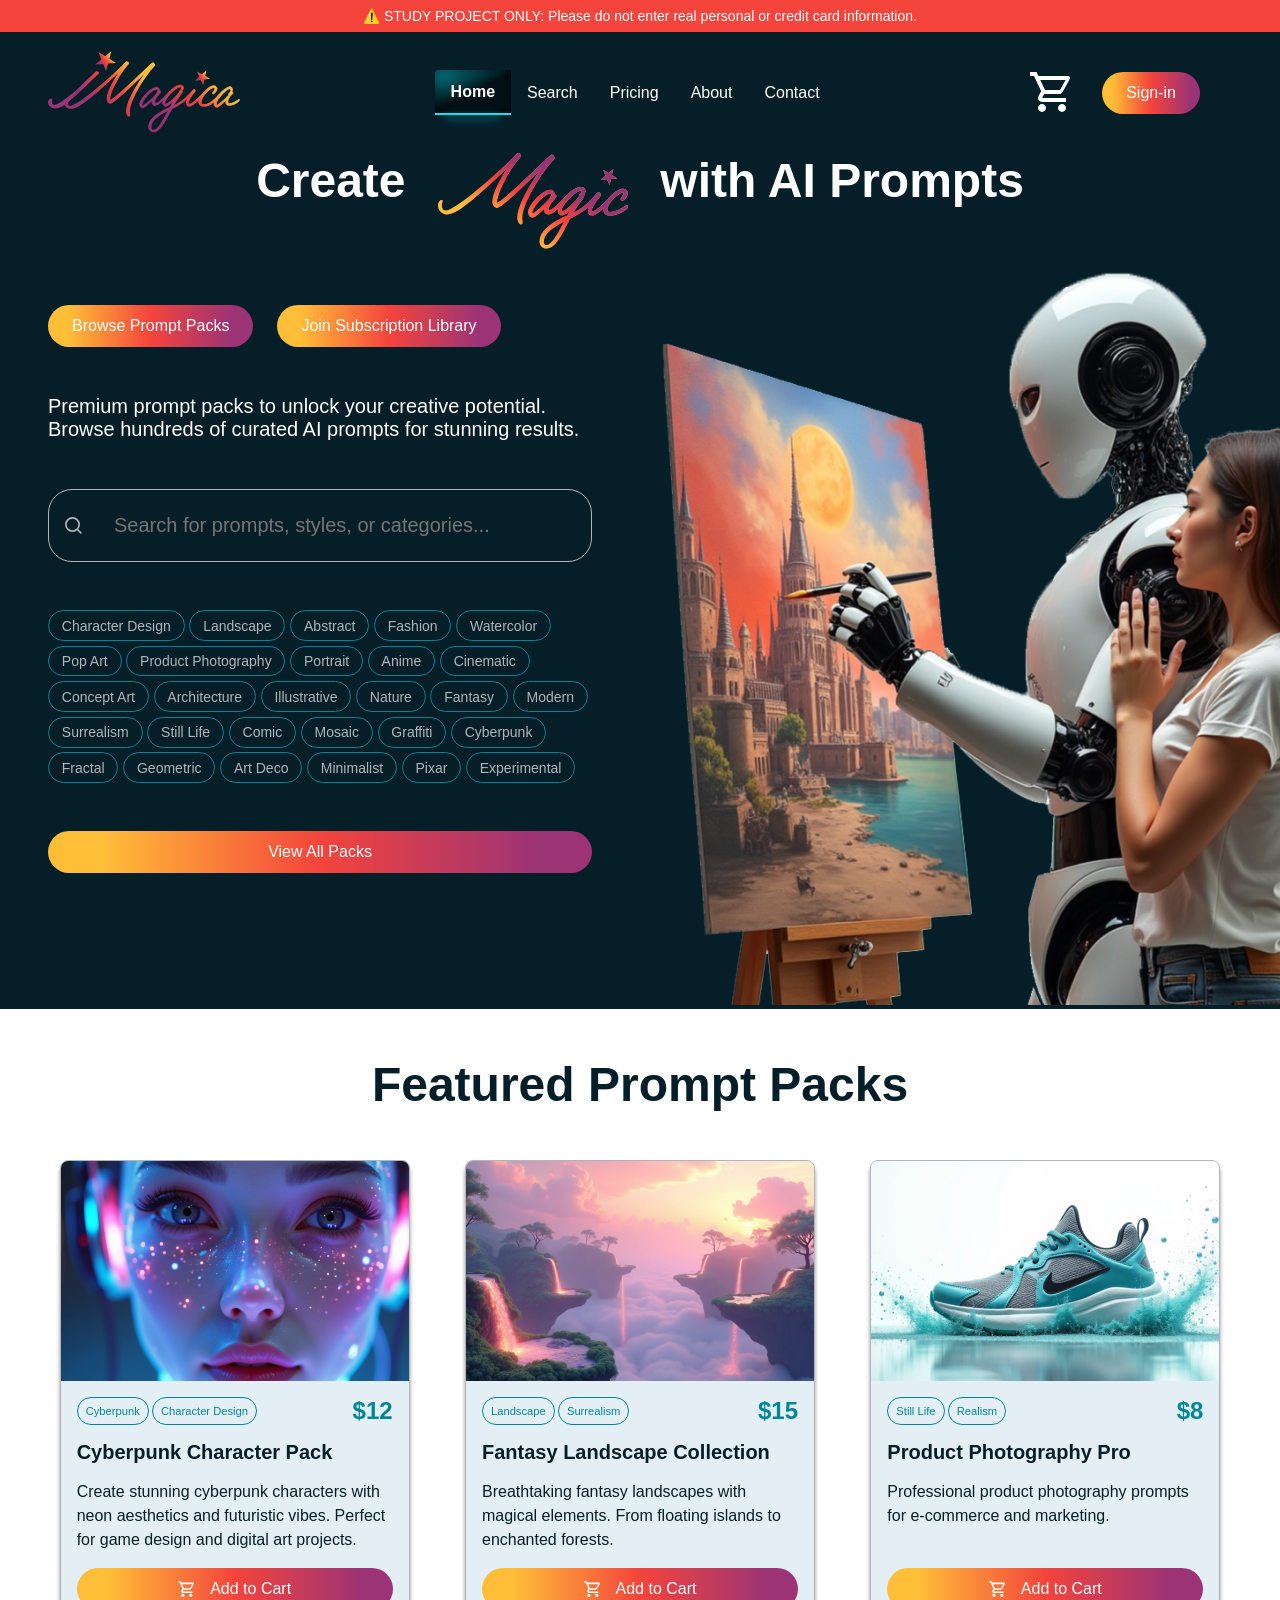
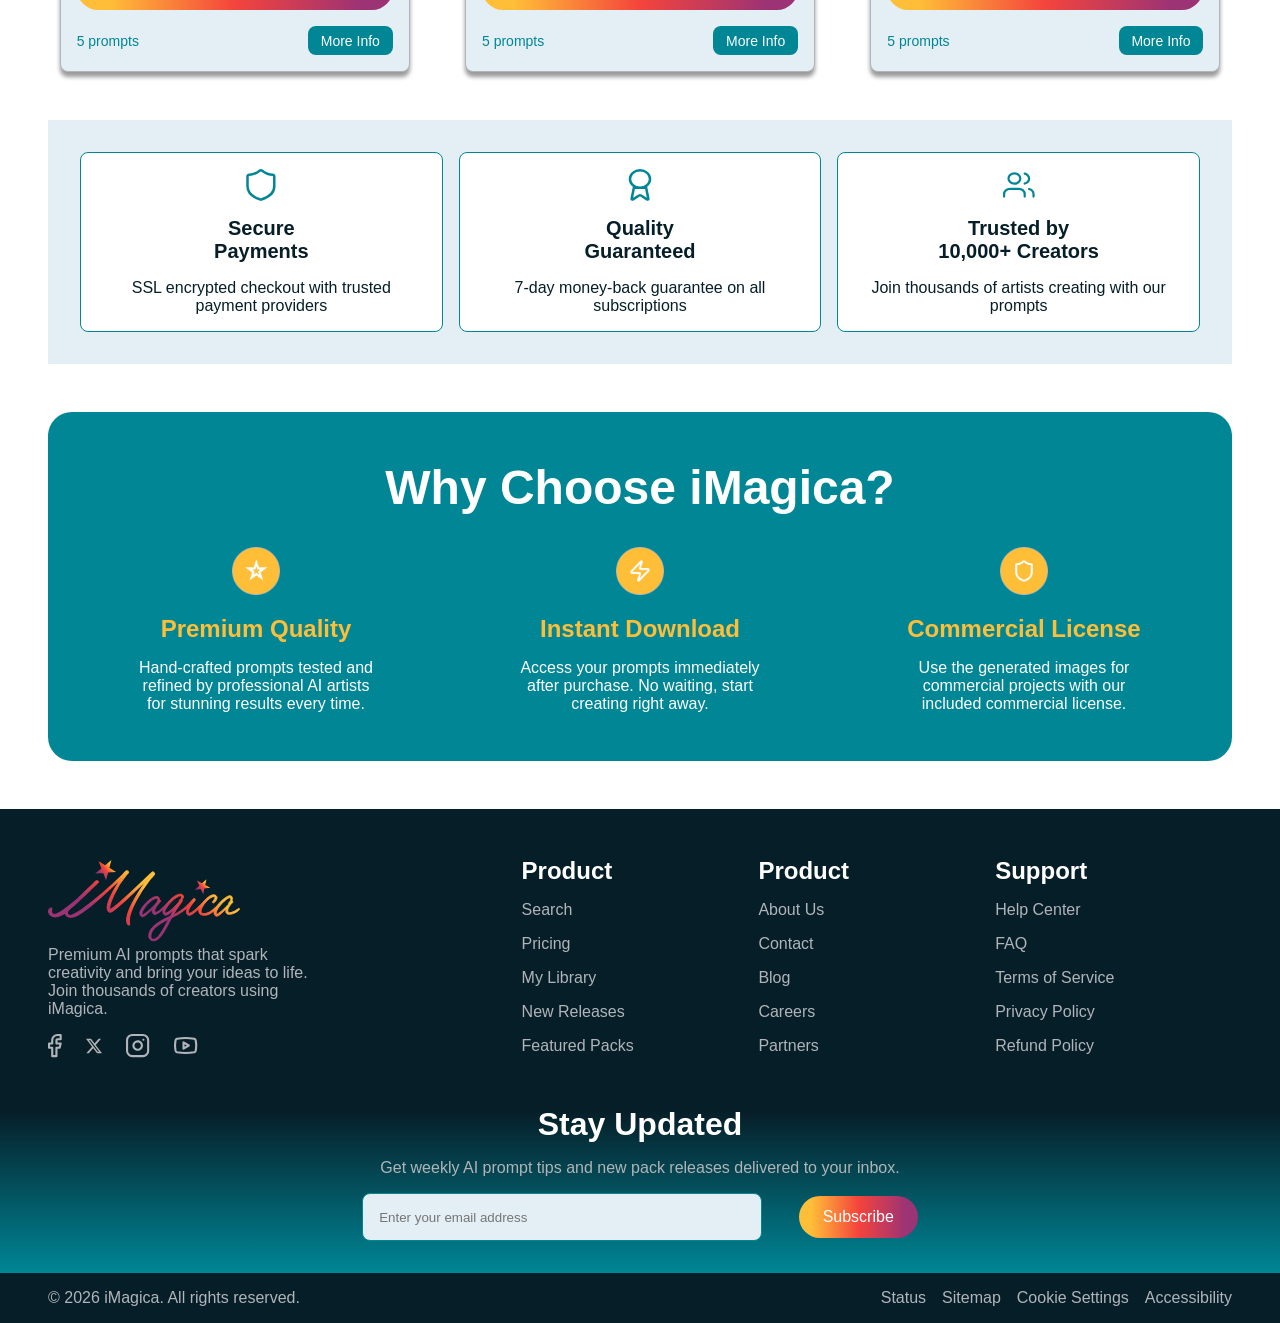
==== commit f0e0e9fd: "Feat: modal added, search parameters, newsletter sign-up" ====
--- a/index.html
+++ b/index.html
@@ -79,7 +79,7 @@
             <p class="styleTag">Watercolor</p>
             <p class="styleTag">Pop Art</p>
             <p class="styleTag">Product Photography</p>
-            <p class="styleTag">Portraits</p>
+            <p class="styleTag">Portrait</p>
             <p class="styleTag">Anime</p>
             <p class="styleTag">Cinematic</p>
             <p class="styleTag">Concept Art</p>
@@ -87,6 +87,7 @@
             <p class="styleTag">Illustrative</p>
             <p class="styleTag">Nature</p>
             <p class="styleTag">Fantasy</p>
+            <p class="styleTag">Modern</p>
             <p class="styleTag">Surrealism</p>
             <p class="styleTag">Still Life</p>
             <p class="styleTag">Comic</p>
@@ -98,6 +99,7 @@
             <p class="styleTag">Art Deco</p>
             <p class="styleTag">Minimalist</p>
             <p class="styleTag">Pixar</p>
+            <p class="styleTag">Experimental</p>
           </div>
         </div>
         <a href="library.html"><button class="homeMultiButton">View All Packs</button></a>
@@ -310,12 +312,16 @@
         <h2>Refund Policy</h2>
       </div>
     </div>
-    <div class="footerForm">
+    <div class="footerForm" id="footerSignupContainer">
       <h3>Stay Updated</h3>
       <p>Get weekly AI prompt tips and new pack releases delivered to your inbox.</p>
-      <div>
-        <input type="email" placeholder="Enter your email address">
-        <button class="multiButton">Subscribe</button>
+      <div id="newsletterInputGroup">
+        <input type="email" id="footerEmail" placeholder="Enter your email address">
+        <button class="multiButton" id="footerSubscribeBtn">Subscribe</button>
+      </div>
+      <div id="footerSuccessMessage" style="display: none; text-align: center;">
+        <h3 style="color: #ffbe38;">Thanks for joining! ✨</h3>
+        <p>Check your inbox for your first tip soon.</p>
       </div>
     </div>
     <div class="copyrightSection">
@@ -328,6 +334,50 @@
       </div>
     </div>
   </footer>
+
+  <div id="modalOverlay" class="modalOverlay" style="display: none;">
+    
+    <div id="starterModal" class="modalCard">
+        <button class="closeBtn" id="closeStarter">&times;</button>
+        <div class="modalIconContainer">
+            <img src="assets/images/giftIcon.png" alt="Gift Icon">
+        </div>
+        <h1>Get Your Free Starter Pack!</h1>
+        <p class="modalSubtext">Join our community and receive 10 premium AI prompts absolutely free.</p>
+        
+        <ul class="modalFeatures">
+            <li>10 hand-picked premium prompts</li>
+            <li>Commercial usage rights included</li>
+            <li>Weekly tips & new prompt updates</li>
+            <li>Works with Midjourney, Stable Diffusion, and DALL-E</li>
+        </ul>
+
+        <div class="modalInputGroup">
+            <label for="modalEmail"><img src="assets/images/emailIcon.png" alt=""> Email Address</label>
+            <input type="email" id="modalEmail" placeholder="you@example.com">
+        </div>
+
+        <div class="modalCheckbox">
+            <input type="checkbox" id="modalConsent" checked>
+            <label for="modalConsent">Yes! Send me weekly AI prompt tips, new pack releases, and special offers. (You can unsubscribe anytime)</label>
+        </div>
+
+        <button class="multiButton modalSubmitBtn" id="getFreePackBtn">Get My Free Pack Now</button>
+        <p class="modalLegal">By signing up, you agree to our Privacy Policy. <br> We respect your inbox and won't spam.</p>
+    </div>
+
+    <div id="successModal" class="modalCard successState" style="display: none;">
+        <button class="closeBtn" id="closeSuccess">&times;</button>
+        <h1>Your Toolkit is Ready!</h1>
+        <div class="successBody">
+            <p>We've added your <strong>Free Starter Pack</strong><br>to your library.</p>
+            <p>We can't wait to see what you create!</p>
+        </div>
+        <a href="account.html" class="multiButton modalSubmitBtn">Go To Your Library</a>
+    </div>
+
+</div>
+
 </body>
 <script src="js/app.js"></script>
 
--- a/css/app.css
+++ b/css/app.css
@@ -357,7 +357,7 @@
 .styleTagContainer {
   display: flex;
   flex-wrap: wrap;
-  gap: 0.5rem;
+  gap: 0.3rem;
 }
 
 .styleTag {
@@ -369,6 +369,7 @@
   font-size: 0.875rem;
   color: #b1b5b9;
   cursor: pointer;
+  pointer-events: auto;
   transition: all 0.2s ease;
 }
 
@@ -445,7 +446,7 @@
 
 .cardTags {
   display: flex;
-  gap: 1rem;
+  gap: 0.2rem;
 }
 
 .cardTag {
@@ -453,8 +454,8 @@
   border: #008695 1px solid;
   width: fit-content;
   border-radius: 24px;
-  padding: 0.4rem 0.8rem;
-  font-size: 0.75rem;
+  padding: 0.3rem 0.5rem;
+  font-size: 0.7rem;
   color: #008695;
   align-content: center;
   cursor: pointer;
@@ -2309,6 +2310,132 @@
   max-width: 250px;
 }
 
+/* Modal Container */
+.modalOverlay {
+    position: fixed;
+    top: 0;
+    left: 0;
+    width: 100%;
+    height: 100%;
+    background: rgba(0, 0, 0, 0.8);
+    display: flex;
+    justify-content: center;
+    align-items: center;
+    z-index: 1000;
+}
+
+.modalCard {
+    background: #ffffff;
+    border-radius: 24px;
+    padding: 3rem;
+    width: 90%;
+    max-width: 450px;
+    position: relative;
+    text-align: center;
+    box-shadow: 0 20px 40px rgba(0,0,0,0.4);
+}
+
+/* Success State Override */
+.modalCard.successState {
+    background: #008695;
+    color: #ffffff;
+    min-height: 500px;
+    display: flex;
+    flex-direction: column;
+    justify-content: center;
+    gap: 2rem;
+}
+
+.modalCard h1 {
+    font-size: 1.8rem;
+    color: #061e28;
+    margin-bottom: 1rem;
+}
+
+.successState h1 {
+    color: #ffffff;
+    font-size: 2.5rem;
+}
+
+.closeBtn {
+    position: absolute;
+    top: 1.5rem;
+    right: 1.5rem;
+    background: none;
+    border: none;
+    font-size: 2rem;
+    cursor: pointer;
+    color: #b1b5b9;
+}
+
+.modalIconContainer {
+    background: #ffbe38;
+    width: 60px;
+    height: 60px;
+    border-radius: 50%;
+    display: flex;
+    justify-content: center;
+    align-items: center;
+    margin: 0 auto 1.5rem;
+}
+
+.modalFeatures {
+    background: #e4eff5;
+    border: 1px solid #008695;
+    border-radius: 12px;
+    padding: 1.5rem;
+    text-align: left;
+    list-style: none;
+    margin: 1.5rem 0;
+    font-size: 0.9rem;
+}
+
+.modalFeatures li::before {
+    content: "✓ ";
+    color: #008695;
+    font-weight: bold;
+}
+
+.modalInputGroup {
+    text-align: left;
+    margin-bottom: 1rem;
+}
+
+.modalInputGroup label {
+    display: block;
+    font-size: 0.8rem;
+    font-weight: 600;
+    margin-bottom: 0.5rem;
+}
+
+.modalInputGroup input {
+    width: 100%;
+    padding: 0.8rem;
+    border: 1.5px solid #008695;
+    border-radius: 8px;
+}
+
+.modalInputGroup img {
+    width: 20px;
+    right: 1rem;
+    top: 50%;
+    transform: translateY(20%);
+  }
+
+.modalSubmitBtn {
+    width: 100%;
+    margin: 1.5rem 0;
+    height: 3.5rem;
+    align-content: center;
+}
+
+.footerLinks h2:hover {
+    color: #00e9ff; /* The iMagica Neon Blue */
+    padding-left: 5px; /* Subtle "nudge" effect */
+    transition: all 0.3s ease;
+    cursor: pointer;
+}
+
 /* --- Hide Mobile UI by default --- */
 .mobileHeader, .mobileNav, #mobileHeroImage, #mobileImageContainer, .mobileProductDetailsContainer {
   display: none;
